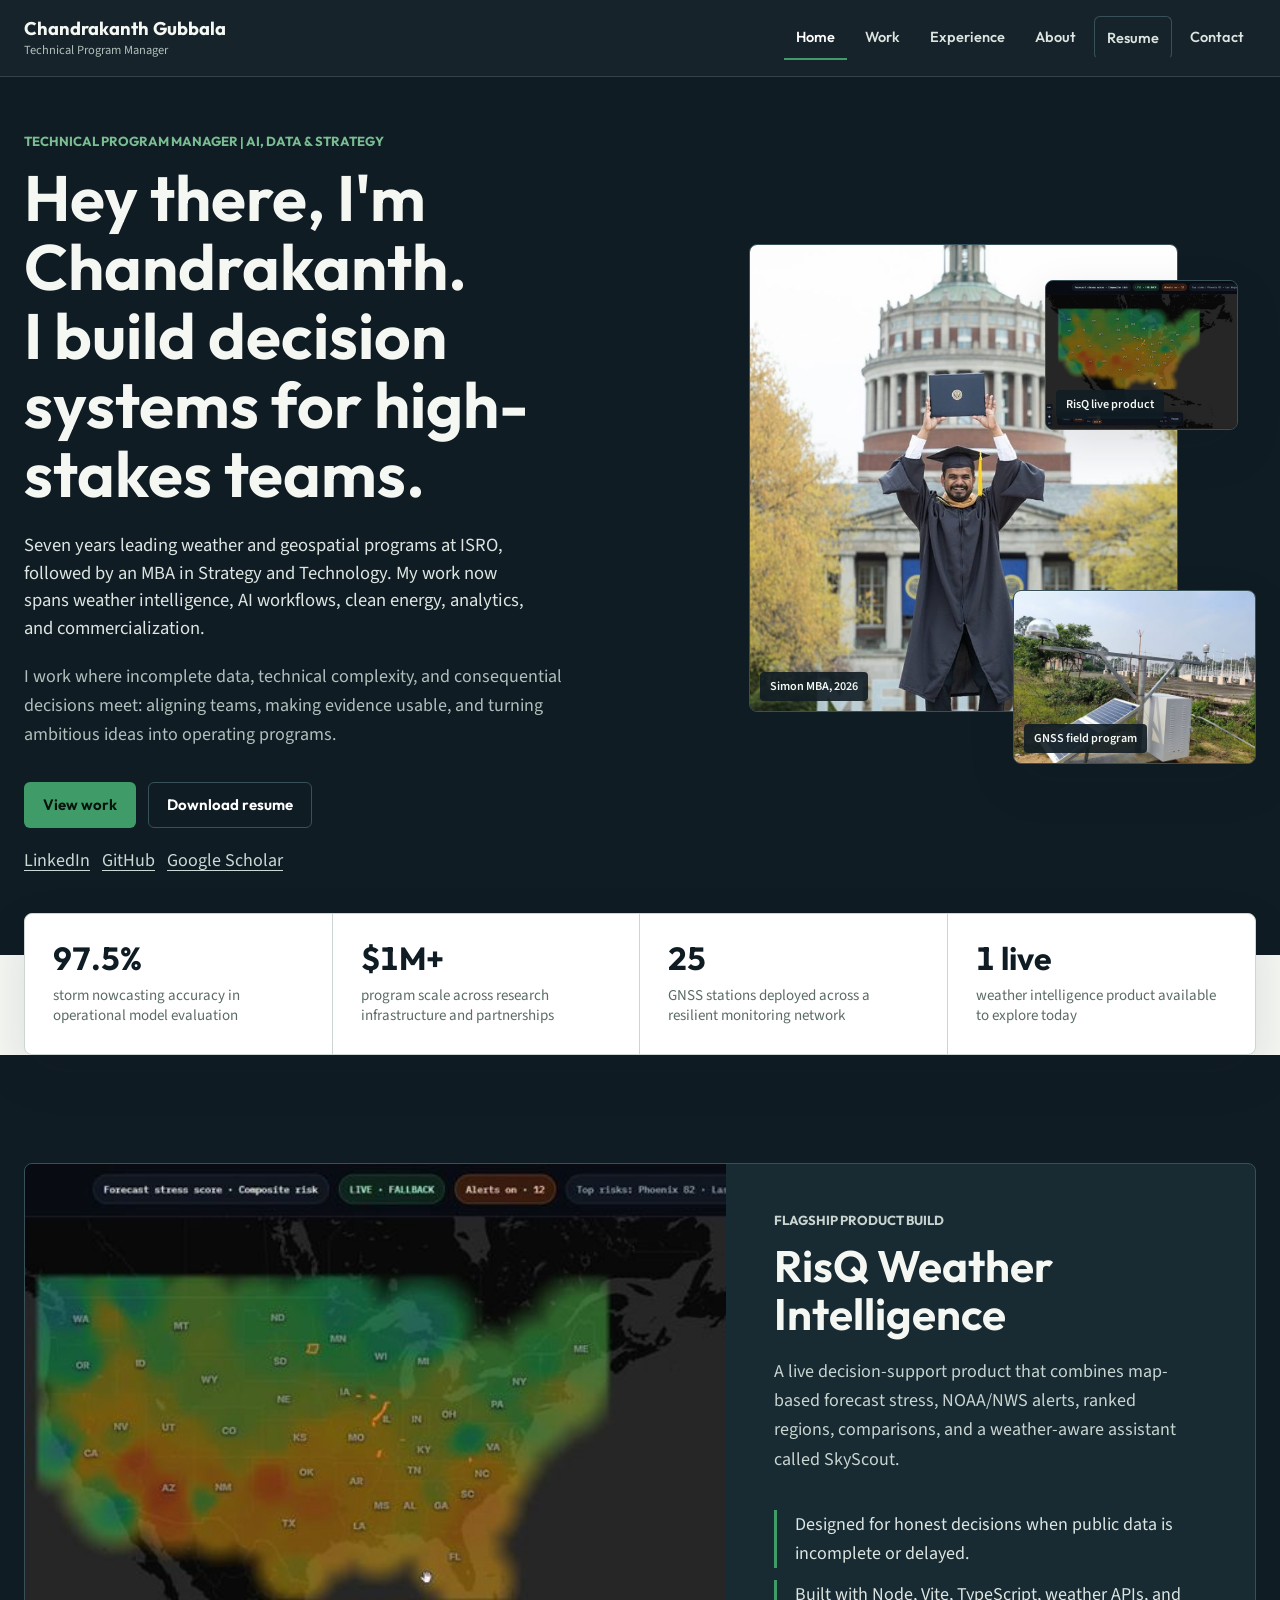
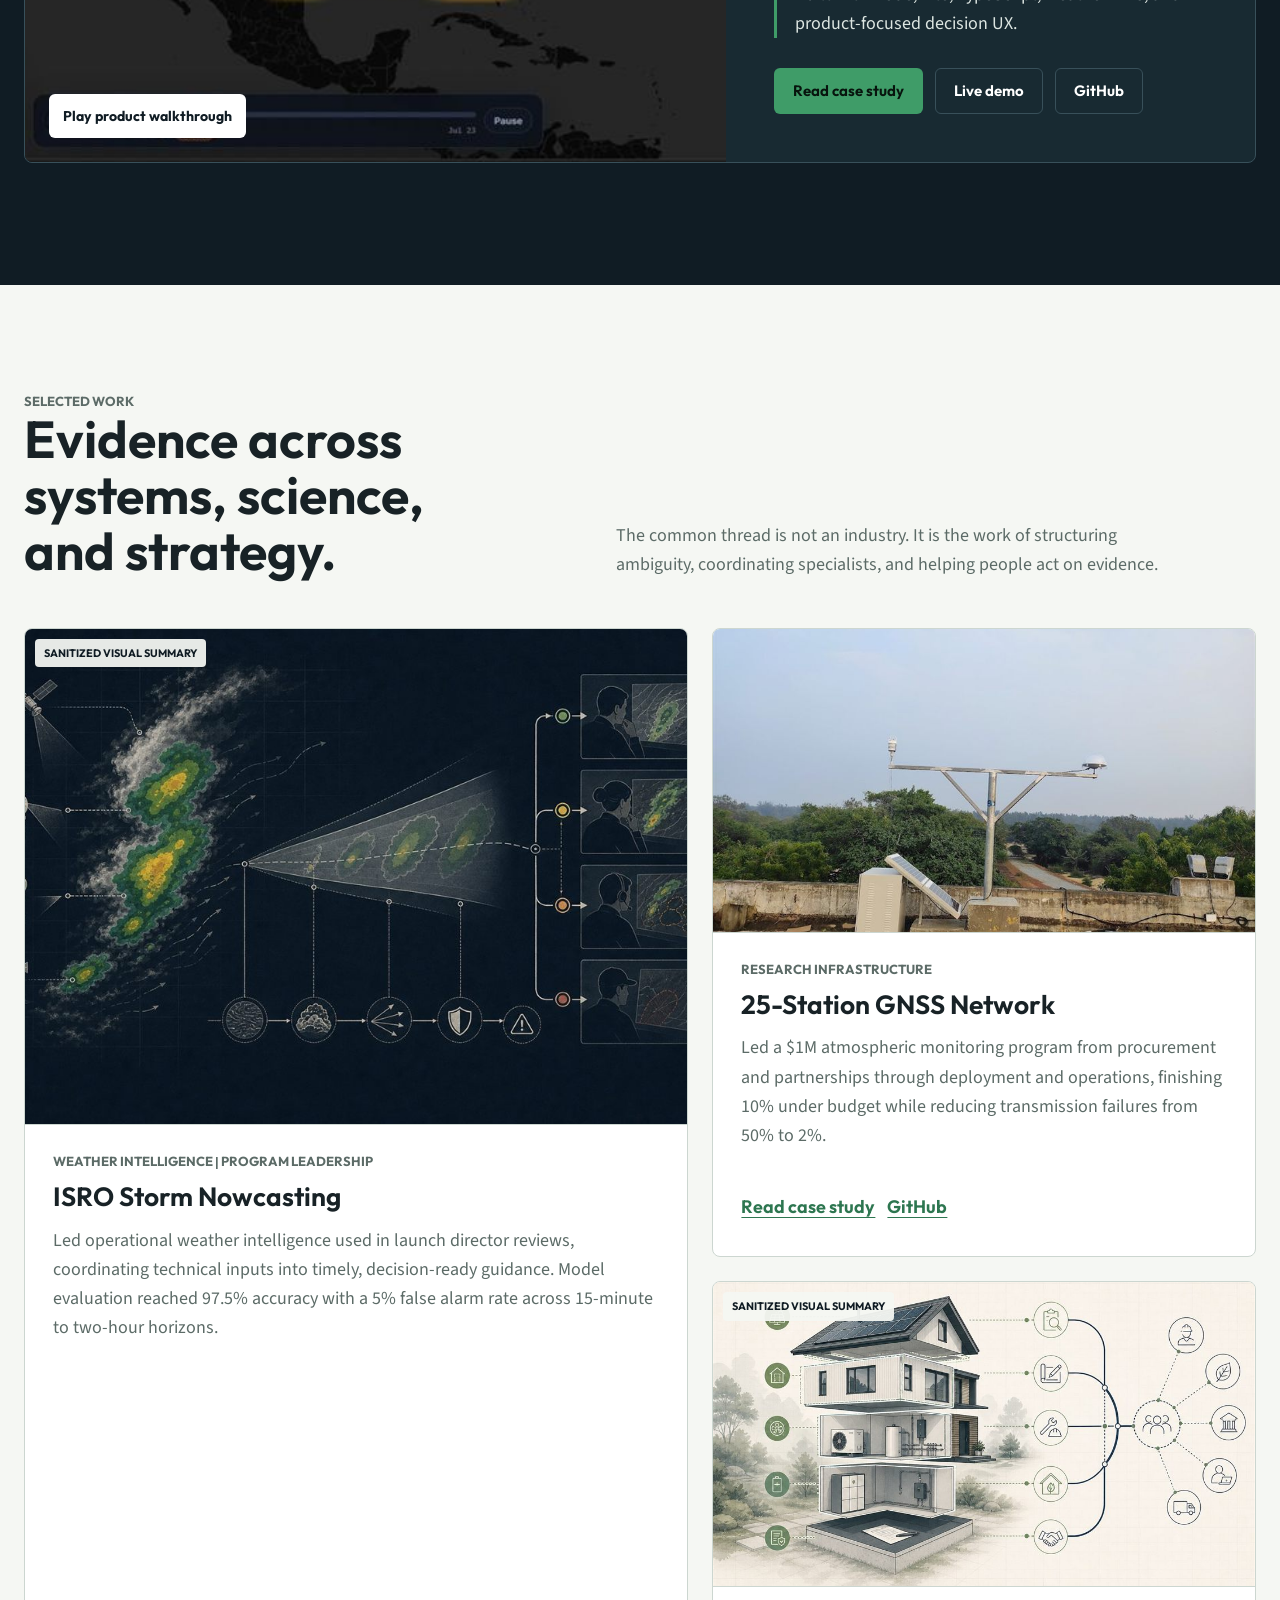
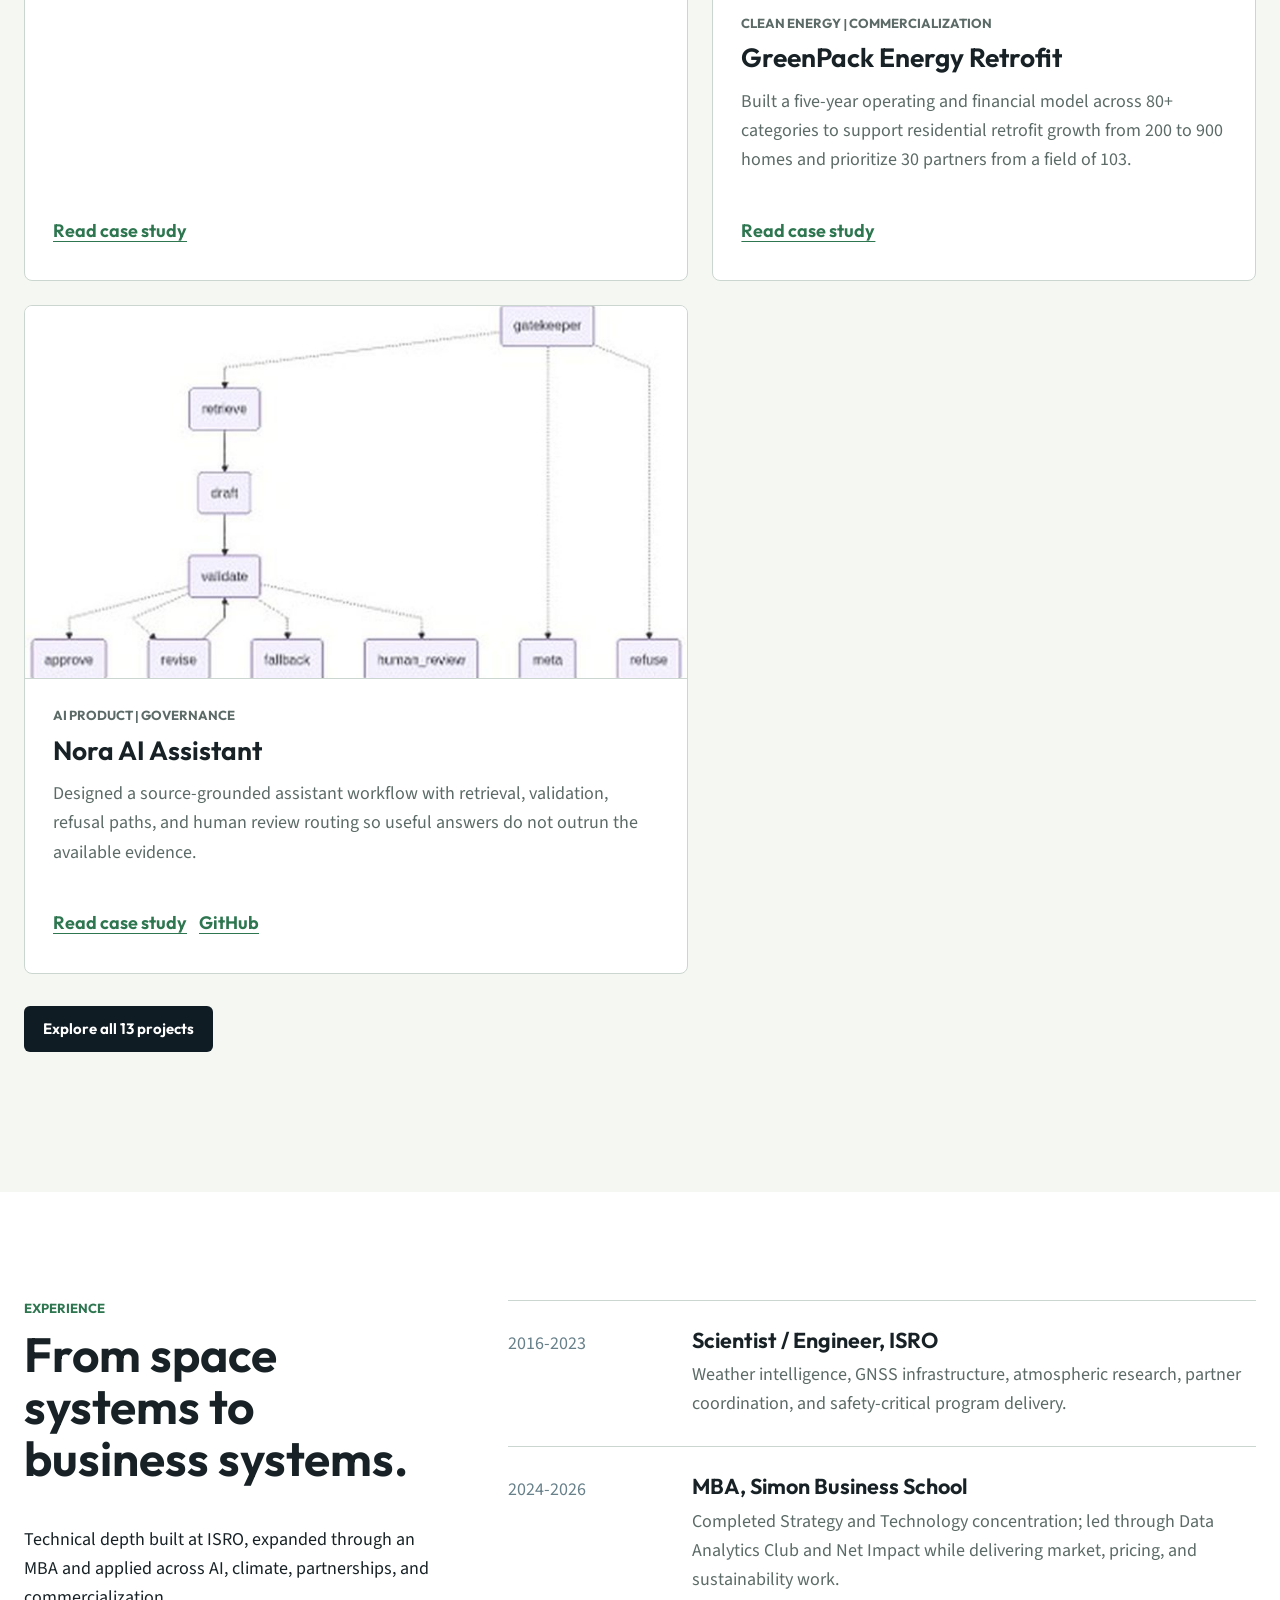
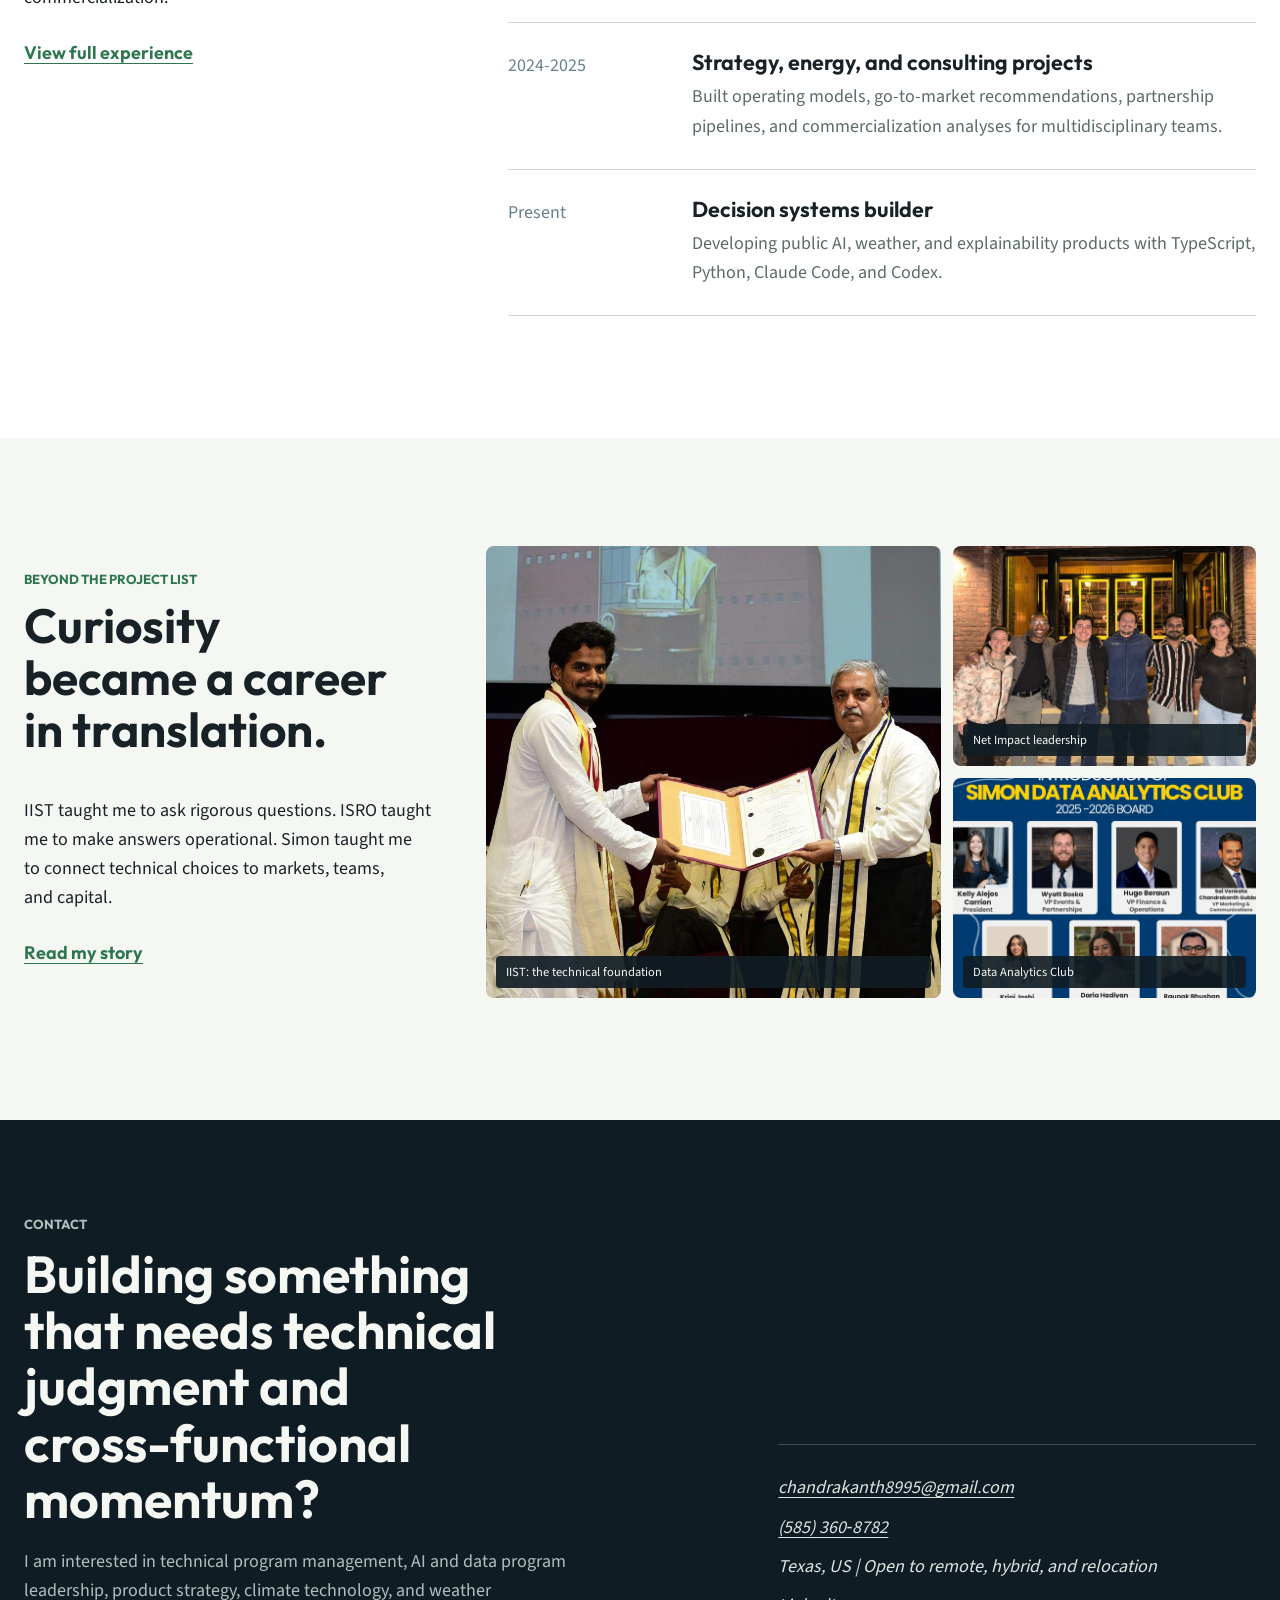
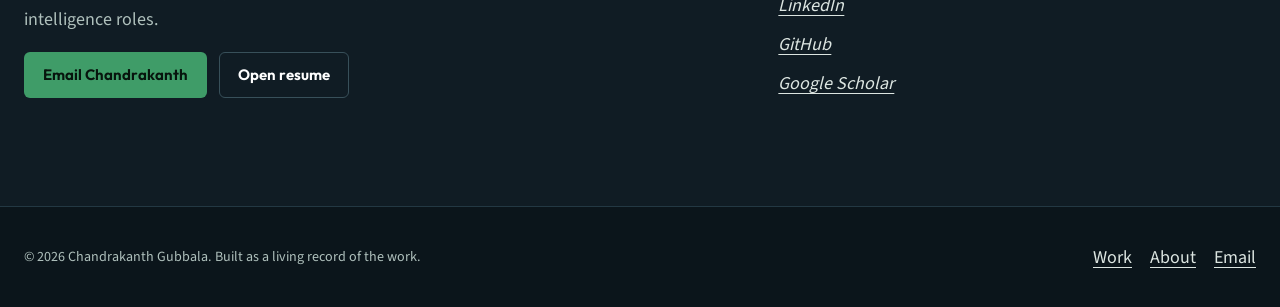
==== index.html @ fffc6473 "Build decision systems portfolio experience" ====
<!DOCTYPE html>
<html lang="en">
<head>
    <meta charset="utf-8">
    <meta name="viewport" content="width=device-width, initial-scale=1">
    <title>Chandrakanth Gubbala | Technical Program Manager</title>
    <meta name="description" content="The portfolio of Chandrakanth Gubbala, a technical program manager building decision systems across weather intelligence, AI, data, energy, and strategy.">
    <link rel="canonical" href="https://chandrakanth-gubbala.github.io/">
    <meta property="og:type" content="website">
    <meta property="og:title" content="Chandrakanth Gubbala | Decision Systems Portfolio">
    <meta property="og:description" content="Technical program leadership across weather intelligence, AI, data, clean energy, and strategy.">
    <meta property="og:url" content="https://chandrakanth-gubbala.github.io/">
    <meta property="og:image" content="https://chandrakanth-gubbala.github.io/assets/images/chandrakanth-og.jpg">
    <meta name="twitter:card" content="summary_large_image">
    <meta name="theme-color" content="#101c24">
    <link rel="icon" href="favicon.png" type="image/png">
    <link rel="preload" href="assets/fonts/Outfit-Variable.woff2" as="font" type="font/woff2" crossorigin>
    <link rel="stylesheet" href="styles.css?v=20260820">
    <script type="application/ld+json">
    {
      "@context": "https://schema.org",
      "@type": "Person",
      "name": "Chandrakanth Gubbala",
      "url": "https://chandrakanth-gubbala.github.io/",
      "image": "https://chandrakanth-gubbala.github.io/assets/images/portfolio/chandrakanth-graduation-portrait.jpg",
      "jobTitle": "Technical Program Manager",
      "email": "mailto:chandrakanth8995@gmail.com",
      "alumniOf": [
        {"@type": "CollegeOrUniversity", "name": "University of Rochester, Simon Business School"},
        {"@type": "CollegeOrUniversity", "name": "Indian Institute of Space Science and Technology"}
      ],
      "sameAs": [
        "https://www.linkedin.com/in/chandrakanthgubbala",
        "https://github.com/Chandrakanth-Gubbala",
        "https://scholar.google.com/citations?user=8GOHF-MAAAAJ&hl=en"
      ]
    }
    </script>
</head>
<body>
    <a class="skip-link" href="#main">Skip to main content</a>
    <header class="site-header">
        <nav class="site-nav container" aria-label="Primary">
            <a class="brand" href="index.html" aria-label="Chandrakanth Gubbala, home">
                <strong>Chandrakanth Gubbala</strong>
                <span>Technical Program Manager</span>
            </a>
            <button class="menu-toggle" type="button" aria-expanded="false" aria-controls="primary-navigation" aria-label="Open navigation"><span></span></button>
            <ul class="nav-links" id="primary-navigation">
                <li><a href="index.html" aria-current="page">Home</a></li>
                <li><a href="work.html">Work</a></li>
                <li><a href="experience.html">Experience</a></li>
                <li><a href="about.html">About</a></li>
                <li><a class="nav-resume" href="assets/documents/Chandrakanth-Gubbala-Resume.pdf" target="_blank" rel="noopener">Resume</a></li>
                <li><a href="#contact">Contact</a></li>
            </ul>
        </nav>
    </header>

    <main id="main">
        <section class="hero">
            <div class="hero-grid container">
                <div class="hero-copy">
                    <p class="eyebrow">Technical Program Manager | AI, Data &amp; Strategy</p>
                    <h1>Hey there, I'm Chandrakanth. I build decision systems for high-stakes teams.</h1>
                    <p class="hero-lead">Seven years leading weather and geospatial programs at ISRO, followed by an MBA in Strategy and Technology. My work now spans weather intelligence, AI workflows, clean energy, analytics, and commercialization.</p>
                    <p class="hero-note">I work where incomplete data, technical complexity, and consequential decisions meet: aligning teams, making evidence usable, and turning ambitious ideas into operating programs.</p>
                    <div class="button-row">
                        <a class="button button-primary" href="work.html">View work</a>
                        <a class="button button-secondary" href="assets/documents/Chandrakanth-Gubbala-Resume.pdf" target="_blank" rel="noopener">Download resume</a>
                    </div>
                    <div class="hero-links link-row" role="group" aria-label="Professional profiles">
                        <a href="https://www.linkedin.com/in/chandrakanthgubbala" target="_blank" rel="noopener">LinkedIn</a>
                        <a href="https://github.com/Chandrakanth-Gubbala" target="_blank" rel="noopener">GitHub</a>
                        <a href="https://scholar.google.com/citations?user=8GOHF-MAAAAJ&amp;hl=en" target="_blank" rel="noopener">Google Scholar</a>
                    </div>
                </div>
                <div class="hero-media" role="group" aria-label="Selected visual evidence">
                    <button class="media-button hero-portrait" type="button" data-open-media data-media-type="image" data-media-src="assets/images/portfolio/chandrakanth-graduation-portrait.jpg" data-media-title="Simon Business School graduation" data-media-caption="MBA in Strategy and Technology, completed May 2026." data-media-alt="Chandrakanth Gubbala in graduation regalia at Simon Business School">
                        <img src="assets/images/portfolio/chandrakanth-graduation-portrait-display.jpg" width="640" height="862" alt="Chandrakanth Gubbala in graduation regalia at Simon Business School" fetchpriority="high" decoding="async">
                        <span class="media-caption">Simon MBA, 2026</span>
                    </button>
                    <button class="media-button hero-evidence hero-evidence-secondary" type="button" data-open-media data-media-type="image" data-media-src="assets/images/portfolio/risq-weather-dashboard.jpg" data-media-title="RisQ Weather Intelligence" data-media-caption="A live U.S. weather risk dashboard built around forecast stress, NOAA/NWS alerts, regional comparison, and SkyScout." data-media-alt="RisQ Weather Intelligence dashboard showing a weather risk map and regional data">
                        <img src="assets/images/portfolio/risq-weather-dashboard-display.jpg" width="960" height="439" alt="RisQ Weather Intelligence dashboard showing a weather risk map and regional data" decoding="async">
                        <span class="media-caption">RisQ live product</span>
                    </button>
                    <button class="media-button hero-evidence" type="button" data-open-media data-media-type="image" data-media-src="assets/images/portfolio/gnss-field-array.jpg" data-media-title="GNSS monitoring network" data-media-caption="Field infrastructure from a 25-station atmospheric monitoring program led at ISRO." data-media-alt="GNSS atmospheric monitoring equipment installed in a field">
                        <img src="assets/images/portfolio/gnss-field-array-display.jpg" width="640" height="400" alt="GNSS atmospheric monitoring equipment installed in a field" decoding="async">
                        <span class="media-caption">GNSS field program</span>
                    </button>
                </div>
            </div>
        </section>

        <aside class="proof-strip container" aria-label="Selected outcomes">
            <div class="proof-grid">
                <div class="proof-item"><strong>97.5%</strong><span>storm nowcasting accuracy in operational model evaluation</span></div>
                <div class="proof-item"><strong>$1M+</strong><span>program scale across research infrastructure and partnerships</span></div>
                <div class="proof-item"><strong>25</strong><span>GNSS stations deployed across a resilient monitoring network</span></div>
                <div class="proof-item"><strong>1 live</strong><span>weather intelligence product available to explore today</span></div>
            </div>
        </aside>

        <section class="section section-night">
            <div class="container">
                <div class="flagship reveal">
                    <button class="media-button flagship-media" type="button" data-open-media data-media-type="video" data-media-src="assets/videos/risq-demo.mp4" data-media-poster="assets/images/portfolio/risq-weather-dashboard.jpg" data-media-title="RisQ product walkthrough" data-media-caption="Click-to-play walkthrough of the live weather intelligence product.">
                        <img src="assets/images/portfolio/risq-weather-dashboard-display.jpg" width="960" height="439" alt="RisQ dashboard with U.S. weather risk map, alert context, and regional comparison" loading="lazy" decoding="async">
                        <span class="play-mark">Play product walkthrough</span>
                    </button>
                    <div class="flagship-copy">
                        <p class="eyebrow">Flagship product build</p>
                        <h2>RisQ Weather Intelligence</h2>
                        <p>A live decision-support product that combines map-based forecast stress, NOAA/NWS alerts, ranked regions, comparisons, and a weather-aware assistant called SkyScout.</p>
                        <ul class="evidence-list">
                            <li>Designed for honest decisions when public data is incomplete or delayed.</li>
                            <li>Built with Node, Vite, TypeScript, weather APIs, and product-focused decision UX.</li>
                        </ul>
                        <div class="button-row">
                            <a class="button button-primary" href="case-studies/risq-weather-intelligence.html">Read case study</a>
                            <a class="button button-secondary" href="https://risq-weather-intelligence.onrender.com/" target="_blank" rel="noopener">Live demo</a>
                            <a class="button button-secondary" href="https://github.com/Chandrakanth-Gubbala/risq-weather-intelligence" target="_blank" rel="noopener">GitHub</a>
                        </div>
                    </div>
                </div>
            </div>
        </section>

        <section class="section" aria-labelledby="selected-work-title">
            <div class="container">
                <div class="section-heading reveal">
                    <div><p class="eyebrow">Selected work</p><h2 id="selected-work-title">Evidence across systems, science, and strategy.</h2></div>
                    <p>The common thread is not an industry. It is the work of structuring ambiguity, coordinating specialists, and helping people act on evidence.</p>
                </div>
                <div class="selected-work">
                    <article class="project-card project-card-wide reveal">
                        <a class="project-card-media" href="case-studies/isro-storm-nowcasting.html"><img src="assets/images/portfolio/sanitized-isro-nowcasting-display.jpg" width="960" height="640" alt="Editorial illustration of satellite, radar, and forecast signals converging into a mission decision flow" loading="lazy" decoding="async"><span class="visual-label">Sanitized visual summary</span></a>
                        <div class="project-card-copy"><p class="project-domain">Weather intelligence | Program leadership</p><h3>ISRO Storm Nowcasting</h3><p>Led operational weather intelligence used in launch director reviews, coordinating technical inputs into timely, decision-ready guidance. Model evaluation reached 97.5% accuracy with a 5% false alarm rate across 15-minute to two-hour horizons.</p><div class="project-actions"><a href="case-studies/isro-storm-nowcasting.html">Read case study</a></div></div>
                    </article>
                    <article class="project-card reveal">
                        <a class="project-card-media" href="case-studies/gnss-monitoring-network.html"><img src="assets/images/portfolio/gnss-rooftop-array-display.jpg" width="800" height="600" alt="GNSS monitoring equipment installed on a rooftop" loading="lazy" decoding="async"></a>
                        <div class="project-card-copy"><p class="project-domain">Research infrastructure</p><h3>25-Station GNSS Network</h3><p>Led a $1M atmospheric monitoring program from procurement and partnerships through deployment and operations, finishing 10% under budget while reducing transmission failures from 50% to 2%.</p><div class="project-actions"><a href="case-studies/gnss-monitoring-network.html">Read case study</a><a href="https://github.com/Chandrakanth-Gubbala/gnss-tropospheric-tomography" target="_blank" rel="noopener">GitHub</a></div></div>
                    </article>
                    <article class="project-card reveal">
                        <a class="project-card-media" href="case-studies/greenpack-energy-retrofit.html"><img src="assets/images/portfolio/sanitized-greenpack-display.jpg" width="960" height="640" alt="Editorial illustration of residential energy retrofit economics, homes, and operating decisions" loading="lazy" decoding="async"><span class="visual-label">Sanitized visual summary</span></a>
                        <div class="project-card-copy"><p class="project-domain">Clean energy | Commercialization</p><h3>GreenPack Energy Retrofit</h3><p>Built a five-year operating and financial model across 80+ categories to support residential retrofit growth from 200 to 900 homes and prioritize 30 partners from a field of 103.</p><div class="project-actions"><a href="case-studies/greenpack-energy-retrofit.html">Read case study</a></div></div>
                    </article>
                    <article class="project-card reveal">
                        <a class="project-card-media" href="case-studies/nora-ai-assistant.html"><img src="assets/images/portfolio/nora-ai-workflow-display.jpg" width="800" height="600" alt="Nora AI assistant workflow diagram showing retrieval and source-grounding steps" loading="lazy" decoding="async"></a>
                        <div class="project-card-copy"><p class="project-domain">AI product | Governance</p><h3>Nora AI Assistant</h3><p>Designed a source-grounded assistant workflow with retrieval, validation, refusal paths, and human review routing so useful answers do not outrun the available evidence.</p><div class="project-actions"><a href="case-studies/nora-ai-assistant.html">Read case study</a><a href="https://github.com/Chandrakanth-Gubbala/nora-ai-assistant" target="_blank" rel="noopener">GitHub</a></div></div>
                    </article>
                </div>
                <p class="link-row all-work-link"><a class="button button-dark" href="work.html">Explore all 13 projects</a></p>
            </div>
        </section>

        <section class="section section-white" aria-labelledby="experience-title">
            <div class="container timeline-preview">
                <div class="timeline-preview-copy reveal"><p class="eyebrow">Experience</p><h2 id="experience-title">From space systems to business systems.</h2><p>Technical depth built at ISRO, expanded through an MBA and applied across AI, climate, partnerships, and commercialization.</p><a class="text-link" href="experience.html">View full experience</a></div>
                <div class="timeline-preview-list">
                    <article class="timeline-preview-item reveal"><time>2016-2023</time><div><h3>Scientist / Engineer, ISRO</h3><p>Weather intelligence, GNSS infrastructure, atmospheric research, partner coordination, and safety-critical program delivery.</p></div></article>
                    <article class="timeline-preview-item reveal"><time>2024-2026</time><div><h3>MBA, Simon Business School</h3><p>Completed Strategy and Technology concentration; led through Data Analytics Club and Net Impact while delivering market, pricing, and sustainability work.</p></div></article>
                    <article class="timeline-preview-item reveal"><time>2024-2025</time><div><h3>Strategy, energy, and consulting projects</h3><p>Built operating models, go-to-market recommendations, partnership pipelines, and commercialization analyses for multidisciplinary teams.</p></div></article>
                    <article class="timeline-preview-item reveal"><time>Present</time><div><h3>Decision systems builder</h3><p>Developing public AI, weather, and explainability products with TypeScript, Python, Claude Code, and Codex.</p></div></article>
                </div>
            </div>
        </section>

        <section class="section" aria-labelledby="story-title">
            <div class="container story-preview">
                <div class="story-preview-copy reveal"><p class="eyebrow">Beyond the project list</p><h2 id="story-title">Curiosity became a career in translation.</h2><p>IIST taught me to ask rigorous questions. ISRO taught me to make answers operational. Simon taught me to connect technical choices to markets, teams, and capital.</p><a class="text-link" href="about.html">Read my story</a></div>
                <div class="story-collage reveal">
                    <figure><img src="assets/images/portfolio/iist-graduation.jpg" width="1200" height="800" alt="Chandrakanth at his IIST graduation" loading="lazy" decoding="async"><figcaption>IIST: the technical foundation</figcaption></figure>
                    <figure><img src="assets/images/portfolio/net-impact-team.jpg" width="1400" height="900" alt="Net Impact student leadership team at Simon Business School" loading="lazy" decoding="async"><figcaption>Net Impact leadership</figcaption></figure>
                    <figure><img src="assets/images/portfolio/simon-data-analytics-board.jpg" width="1400" height="900" alt="Simon Data Analytics Club student board" loading="lazy" decoding="async"><figcaption>Data Analytics Club</figcaption></figure>
                </div>
            </div>
        </section>

        <section class="contact-band" id="contact">
            <div class="container contact-grid">
                <div><p class="eyebrow">Contact</p><h2>Building something that needs technical judgment and cross-functional momentum?</h2><p>I am interested in technical program management, AI and data program leadership, product strategy, climate technology, and weather intelligence roles.</p><div class="contact-links"><a class="button button-primary" href="mailto:chandrakanth8995@gmail.com">Email Chandrakanth</a><a class="button button-secondary" href="assets/documents/Chandrakanth-Gubbala-Resume.pdf" target="_blank" rel="noopener">Open resume</a></div></div>
                <address class="contact-details"><a href="mailto:chandrakanth8995@gmail.com">chandrakanth8995@gmail.com</a><a href="tel:+15853608782">(585)&nbsp;360&#8209;8782</a><span>Texas, US | Open to remote, hybrid, and relocation</span><a href="https://www.linkedin.com/in/chandrakanthgubbala" target="_blank" rel="noopener">LinkedIn</a><a href="https://github.com/Chandrakanth-Gubbala" target="_blank" rel="noopener">GitHub</a><a href="https://scholar.google.com/citations?user=8GOHF-MAAAAJ&amp;hl=en" target="_blank" rel="noopener">Google Scholar</a></address>
            </div>
        </section>
    </main>

    <footer class="site-footer"><div class="container footer-grid"><p>&copy; 2026 Chandrakanth Gubbala. Built as a living record of the work.</p><div class="footer-links"><a href="work.html">Work</a><a href="about.html">About</a><a href="mailto:chandrakanth8995@gmail.com">Email</a></div></div></footer>

    <div class="media-lightbox" id="media-lightbox" hidden><button class="lightbox-backdrop" type="button" data-close-media aria-label="Close media viewer"></button><section class="lightbox-panel" role="dialog" aria-modal="true" aria-labelledby="media-lightbox-title"><button class="lightbox-close" type="button" data-close-media aria-label="Close media viewer">&times;</button><div class="lightbox-stage" data-media-stage></div><div class="lightbox-copy"><h2 id="media-lightbox-title" data-media-title>Project evidence</h2><p data-media-caption></p></div></section></div>
    <script src="script.js?v=20260820" defer></script>
</body>
</html>
---- styles.css ----
@font-face {
    font-family: "Outfit";
    src: url("assets/fonts/Outfit-Variable.woff2") format("woff2");
    font-style: normal;
    font-weight: 400 800;
    font-display: swap;
}

@font-face {
    font-family: "Source Sans 3";
    src: url("assets/fonts/SourceSans3-Variable.woff2") format("woff2");
    font-style: normal;
    font-weight: 400 700;
    font-display: swap;
}

:root {
    --night: #101c24;
    --night-soft: #182a32;
    --paper: #f5f7f3;
    --surface: #ffffff;
    --ink: #182226;
    --muted: #5c6b67;
    --accent: #3f9c68;
    --accent-dark: #2d7650;
    --steel: #67808a;
    --line: #ccd6d0;
    --line-dark: #38505a;
    --soft-green: #e4eee7;
    --shadow: 0 18px 48px rgba(16, 28, 36, 0.12);
    --radius: 8px;
    --container: 1280px;
    --nav-height: 76px;
    --z-nav: 20;
    --z-overlay: 40;
}

*, *::before, *::after { box-sizing: border-box; }
html { scroll-behavior: smooth; scroll-padding-top: calc(var(--nav-height) + 24px); }
body {
    margin: 0;
    background: var(--paper);
    color: var(--ink);
    font-family: "Source Sans 3", sans-serif;
    font-size: 18px;
    line-height: 1.62;
    letter-spacing: 0;
    text-rendering: optimizeLegibility;
}
body.no-scroll { overflow: hidden; }
img, video { display: block; max-width: 100%; }
a { color: inherit; text-decoration-thickness: 1px; text-underline-offset: 0.2em; }
button, input, select, textarea { font: inherit; }
button, a { -webkit-tap-highlight-color: transparent; }
:focus-visible { outline: 3px solid #f3b94f; outline-offset: 3px; }
h1, h2, h3, h4, p, figure, blockquote { margin-top: 0; }
h1, h2, h3, h4 {
    color: inherit;
    font-family: "Outfit", sans-serif;
    font-weight: 650;
    letter-spacing: 0;
    line-height: 1.08;
    text-wrap: balance;
}
p, li { text-wrap: pretty; }

.skip-link {
    position: fixed; left: 16px; top: 12px; z-index: calc(var(--z-overlay) + 1);
    padding: 10px 14px; background: var(--surface); color: var(--night);
    border-radius: 4px; transform: translateY(-160%); transition: transform 180ms ease;
}
.skip-link:focus { transform: translateY(0); }
.visually-hidden {
    position: absolute; width: 1px; height: 1px; padding: 0; margin: -1px;
    overflow: hidden; clip: rect(0, 0, 0, 0); white-space: nowrap; border: 0;
}
.container { width: min(calc(100% - 48px), var(--container)); margin-inline: auto; }
.narrow { width: min(calc(100% - 48px), 820px); margin-inline: auto; }
.eyebrow, .meta-label, .project-domain, .visual-label {
    margin: 0 0 12px; color: var(--accent-dark); font-family: "Outfit", sans-serif;
    font-size: 0.82rem; font-weight: 700; line-height: 1.35; letter-spacing: 0; text-transform: uppercase;
}
.section-heading {
    display: grid; grid-template-columns: minmax(0, 0.85fr) minmax(18rem, 1fr);
    gap: 48px; align-items: end; margin-bottom: 48px;
}
.section-heading h2, .page-heading h1 { margin-bottom: 0; font-size: 52px; }
.section-heading p, .page-heading > p { max-width: 62ch; margin-bottom: 0; color: var(--muted); }

.site-header {
    position: sticky; top: 0; z-index: var(--z-nav); min-height: var(--nav-height);
    background: rgba(16, 28, 36, 0.97); border-bottom: 1px solid rgba(204, 214, 208, 0.16);
}
.site-nav { min-height: var(--nav-height); display: flex; align-items: center; justify-content: space-between; gap: 28px; }
.brand { display: inline-flex; flex-direction: column; min-width: 0; color: var(--paper); text-decoration: none; }
.brand strong { font-family: "Outfit", sans-serif; font-size: 1.15rem; line-height: 1.15; }
.brand span { margin-top: 3px; color: #afc0bc; font-size: 0.78rem; line-height: 1.3; }
.nav-links { display: flex; align-items: center; gap: 6px; margin: 0; padding: 0; list-style: none; }
.nav-links a {
    display: inline-flex; min-height: 44px; align-items: center; padding: 8px 12px;
    color: #dce5e1; font-family: "Outfit", sans-serif; font-size: 0.91rem;
    font-weight: 550; text-decoration: none; border-bottom: 2px solid transparent;
    transition: color 180ms ease, border-color 180ms ease;
}
.nav-links a:hover, .nav-links a[aria-current="page"] { color: var(--surface); border-bottom-color: var(--accent); }
.nav-resume { border: 1px solid var(--line-dark); border-radius: 6px; }
.menu-toggle {
    display: none; width: 48px; height: 48px; align-items: center; justify-content: center;
    padding: 0; background: transparent; border: 1px solid var(--line-dark);
    border-radius: 6px; color: var(--surface); cursor: pointer;
}
.menu-toggle span, .menu-toggle span::before, .menu-toggle span::after {
    display: block; width: 20px; height: 2px; background: currentColor; content: "";
    transition: transform 180ms ease, opacity 180ms ease;
}
.menu-toggle span { position: relative; }
.menu-toggle span::before { position: absolute; top: -7px; }
.menu-toggle span::after { position: absolute; top: 7px; }
.menu-toggle[aria-expanded="true"] span { background: transparent; }
.menu-toggle[aria-expanded="true"] span::before { transform: translateY(7px) rotate(45deg); }
.menu-toggle[aria-expanded="true"] span::after { transform: translateY(-7px) rotate(-45deg); }

.button-row, .link-row, .project-actions, .contact-links { display: flex; flex-wrap: wrap; gap: 12px; align-items: center; }
.button, .filter-button {
    display: inline-flex; min-height: 46px; align-items: center; justify-content: center;
    padding: 10px 18px; border: 1px solid transparent; border-radius: 6px;
    font-family: "Outfit", sans-serif; font-size: 0.94rem; font-weight: 650;
    line-height: 1.2; letter-spacing: 0; text-decoration: none; cursor: pointer;
    transition: background-color 180ms ease, border-color 180ms ease, color 180ms ease, transform 180ms ease;
}
.button:hover, .filter-button:hover { transform: translateY(-2px); }
.button:active, .filter-button:active { transform: translateY(1px); }
.button-primary { background: var(--accent); color: #07140d; }
.button-primary:hover { background: #55ae76; }
.button-secondary { background: transparent; border-color: var(--line-dark); color: var(--surface); }
.button-secondary:hover { border-color: var(--accent); color: var(--accent); }
.button-dark { background: var(--night); color: var(--surface); }
.button-dark:hover { background: var(--night-soft); }
.text-link {
    display: inline-flex; min-height: 44px; align-items: center; color: var(--accent-dark);
    font-family: "Outfit", sans-serif; font-weight: 650; text-decoration: underline;
}

.hero {
    min-height: calc(100dvh - var(--nav-height) - 42px); display: flex; align-items: center;
    padding: 56px 0 80px; overflow: hidden; background: var(--night); color: var(--paper);
}
.hero-grid { display: grid; grid-template-columns: minmax(0, 1.05fr) minmax(420px, 0.8fr); gap: 60px; align-items: center; }
.hero-copy { max-width: 760px; }
.hero h1 { max-width: 14ch; margin-bottom: 24px; font-size: 64px; }
.hero .eyebrow, .page-heading .eyebrow, .case-hero .eyebrow { color: #79bd91; }
.hero-lead { max-width: 61ch; margin-bottom: 20px; color: #dce5e1; font-size: 1.16rem; line-height: 1.48; }
.hero-note { max-width: 62ch; margin-bottom: 32px; color: #afc0bc; }
.hero-links { margin-top: 18px; }
.hero-links a { color: #cbd8d4; }
.hero-media { position: relative; min-height: 520px; }
.media-button {
    position: relative; margin: 0; padding: 0; overflow: hidden; background: var(--night-soft);
    border: 1px solid var(--line-dark); border-radius: var(--radius); color: inherit;
    text-align: left; cursor: zoom-in;
}
.media-button img { width: 100%; height: 100%; object-fit: cover; transition: transform 260ms ease; }
.media-button:hover img { transform: scale(1.025); }
.hero-portrait { position: absolute; inset: 0 78px 52px 0; }
.hero-portrait img { object-position: center 22%; }
.hero-evidence { position: absolute; width: 48%; height: 174px; right: 0; bottom: 0; box-shadow: var(--shadow); }
.hero-evidence-secondary { right: 18px; top: 36px; bottom: auto; width: 38%; height: 150px; }
.media-caption {
    position: absolute; left: 10px; bottom: 10px; max-width: calc(100% - 20px);
    padding: 7px 10px; background: rgba(16, 28, 36, 0.9); color: var(--paper);
    border-radius: 4px; font-size: 0.76rem; font-weight: 600; line-height: 1.25;
}

.proof-strip { position: relative; margin-top: -42px; z-index: 2; }
.proof-grid { display: grid; grid-template-columns: repeat(4, 1fr); background: var(--surface); border: 1px solid var(--line); border-radius: var(--radius); box-shadow: var(--shadow); }
.proof-item { min-height: 132px; padding: 28px; border-right: 1px solid var(--line); }
.proof-item:last-child { border-right: 0; }
.proof-item strong { display: block; color: var(--night); font-family: "Outfit", sans-serif; font-size: 2rem; font-variant-numeric: tabular-nums; line-height: 1; }
.proof-item span { display: block; margin-top: 12px; color: var(--muted); font-size: 0.94rem; line-height: 1.35; }
.section { padding: 108px 0 122px; }
.section-compact { padding: 78px 0 92px; }
.section-white { background: var(--surface); }
.section-night { background: var(--night); color: var(--paper); }
.section-night .section-heading p, .section-night .page-heading > p { color: #afc0bc; }

.flagship {
    display: grid; grid-template-columns: minmax(0, 1.14fr) minmax(360px, 0.86fr);
    min-height: 560px; border: 1px solid var(--line-dark); border-radius: var(--radius);
    overflow: hidden; background: var(--night-soft); color: var(--paper);
}
.flagship-media { position: relative; min-height: 520px; border: 0; border-radius: 0; }
.flagship-copy { display: flex; flex-direction: column; justify-content: center; padding: 48px; }
.flagship-copy h2 { margin-bottom: 20px; font-size: 44px; }
.flagship-copy p { color: #c8d4d0; }
.play-mark {
    position: absolute; left: 24px; bottom: 24px; z-index: 1; display: inline-flex;
    min-height: 44px; align-items: center; padding: 9px 14px; background: var(--surface);
    color: var(--night); border-radius: 6px; font-family: "Outfit", sans-serif;
    font-size: 0.88rem; font-weight: 700;
}
.evidence-list, .tag-list, .case-facts, .compact-list { margin: 0; padding: 0; list-style: none; }
.evidence-list { display: grid; gap: 12px; margin: 18px 0 30px; }
.evidence-list li { padding-left: 18px; color: #dce5e1; border-left: 3px solid var(--accent); }

.selected-work { display: grid; grid-template-columns: 1.1fr 0.9fr; gap: 24px; }
.project-card {
    position: relative; display: flex; flex-direction: column; min-height: 100%; overflow: hidden;
    background: var(--surface); border: 1px solid var(--line); border-radius: var(--radius);
    transition: transform 220ms ease, border-color 220ms ease, box-shadow 220ms ease;
}
.project-card:hover { transform: translateY(-4px); border-color: #a5b8af; box-shadow: 0 14px 34px rgba(16, 28, 36, 0.1); }
.project-card-wide { grid-row: span 2; }
.project-card-media { position: relative; display: block; aspect-ratio: 16 / 9; overflow: hidden; background: var(--night-soft); border-bottom: 1px solid var(--line); }
.project-card-wide .project-card-media { aspect-ratio: 4 / 3; }
.project-card-media img { width: 100%; height: 100%; object-fit: cover; transition: transform 260ms ease; }
.project-card:hover .project-card-media img { transform: scale(1.025); }
.project-card-copy { display: flex; flex: 1; flex-direction: column; padding: 28px; }
.project-card h2, .project-card h3 { margin-bottom: 14px; font-size: 1.65rem; }
.project-card-link { color: inherit; text-decoration: none; }
.project-card-link:hover { color: var(--accent-dark); text-decoration: underline; }
.all-work-link { margin-top: 32px; }
.project-card p { color: var(--muted); }
.project-card .project-actions { margin-top: auto; padding-top: 16px; }
.project-actions a { min-height: 44px; display: inline-flex; align-items: center; color: var(--accent-dark); font-family: "Outfit", sans-serif; font-weight: 650; }
.tag-list { display: flex; flex-wrap: wrap; gap: 8px; margin: 12px 0 22px; }
.tag-list li { padding: 5px 9px; background: var(--soft-green); color: #295a40; border-radius: 4px; font-size: 0.78rem; font-weight: 650; line-height: 1.2; }

.timeline-preview { display: grid; grid-template-columns: 0.72fr 1.28fr; gap: 64px; align-items: start; }
.timeline-preview-copy { position: sticky; top: calc(var(--nav-height) + 32px); }
.timeline-preview-copy h2, .story-preview-copy h2 { font-size: 48px; }
.timeline-preview-list { border-top: 1px solid var(--line); }
.timeline-preview-item { display: grid; grid-template-columns: 160px 1fr; gap: 24px; padding: 28px 0; border-bottom: 1px solid var(--line); }
.timeline-preview-item time { color: var(--steel); font-variant-numeric: tabular-nums; }
.timeline-preview-item h3 { margin-bottom: 8px; font-size: 1.35rem; }
.timeline-preview-item p { margin-bottom: 0; color: var(--muted); }

.story-preview { display: grid; grid-template-columns: minmax(300px, 0.7fr) minmax(0, 1.3fr); gap: 48px; align-items: center; }
.story-collage { display: grid; grid-template-columns: 1.2fr 0.8fr; grid-template-rows: 220px 220px; gap: 12px; }
.story-collage figure, .gallery figure, .evidence-figure { position: relative; margin: 0; overflow: hidden; border-radius: var(--radius); background: var(--night-soft); }
.story-collage figure:first-child { grid-row: span 2; }
.story-collage img, .gallery img, .evidence-figure img { width: 100%; height: 100%; object-fit: cover; }
.story-collage figcaption, .gallery figcaption, .evidence-figure figcaption {
    position: absolute; left: 10px; right: 10px; bottom: 10px; padding: 8px 10px;
    background: rgba(16, 28, 36, 0.9); color: var(--paper); border-radius: 4px;
    font-size: 0.78rem; line-height: 1.3;
}

.contact-band { padding: 96px 0 108px; background: var(--night); color: var(--paper); }
.contact-grid { display: grid; grid-template-columns: minmax(0, 1fr) minmax(360px, 0.7fr); gap: 72px; align-items: end; }
.contact-grid h2 { max-width: 14ch; margin-bottom: 20px; font-size: 52px; }
.contact-grid p { max-width: 62ch; color: #afc0bc; }
.contact-details { display: grid; gap: 10px; padding: 28px 0 0; border-top: 1px solid var(--line-dark); }
.contact-details a, .contact-details span { color: #dce5e1; }
.site-footer { padding: 28px 0; background: #0b151b; color: #afc0bc; border-top: 1px solid #233843; }
.footer-grid { display: flex; justify-content: space-between; gap: 24px; align-items: center; }
.footer-grid p { margin: 0; font-size: 0.88rem; }
.footer-links { display: flex; flex-wrap: wrap; gap: 18px; }
.footer-links a { min-height: 44px; display: inline-flex; align-items: center; color: #dce5e1; }

.page-hero { padding: 92px 0 104px; background: var(--night); color: var(--paper); }
.page-hero .page-heading > p { color: #afc0bc; }
.page-heading { display: grid; grid-template-columns: minmax(0, 0.9fr) minmax(22rem, 0.8fr); gap: 64px; align-items: end; }
.page-heading h1 { font-size: 64px; }
.filter-bar { position: sticky; top: var(--nav-height); z-index: 8; padding: 16px 0; background: rgba(245, 247, 243, 0.96); border-bottom: 1px solid var(--line); }
.filter-controls { display: flex; gap: 8px; overflow-x: auto; padding-bottom: 2px; }
.filter-button { flex: 0 0 auto; background: var(--surface); border-color: var(--line); color: var(--ink); }
.filter-button[aria-pressed="true"] { background: var(--night); border-color: var(--night); color: var(--surface); }
.work-grid { display: grid; grid-template-columns: repeat(2, minmax(0, 1fr)); gap: 24px; }
.work-grid .project-card[hidden] { display: none; }
.visual-label { position: absolute; top: 10px; left: 10px; z-index: 1; margin: 0; padding: 7px 9px; background: rgba(245, 247, 243, 0.94); color: var(--night); border-radius: 4px; font-size: 0.68rem; }

.experience-layout { display: grid; grid-template-columns: 260px minmax(0, 1fr); gap: 72px; align-items: start; }
.experience-aside, .case-toc { position: sticky; top: calc(var(--nav-height) + 32px); }
.experience-aside h2 { font-size: 2rem; }
.experience-list { border-top: 1px solid var(--line); }
.experience-entry { display: grid; grid-template-columns: 180px minmax(0, 1fr); gap: 36px; padding: 42px 0 48px; border-bottom: 1px solid var(--line); }
.experience-entry time { color: var(--steel); font-variant-numeric: tabular-nums; }
.experience-entry h2 { margin-bottom: 8px; font-size: 2rem; }
.experience-entry h3 { margin-bottom: 18px; color: var(--accent-dark); font-family: "Source Sans 3", sans-serif; font-size: 1.04rem; font-weight: 650; line-height: 1.4; }
.compact-list { display: grid; gap: 10px; }
.compact-list li { position: relative; padding-left: 18px; color: var(--muted); }
.compact-list li::before { position: absolute; left: 0; top: 0.72em; width: 7px; height: 2px; background: var(--accent); content: ""; }
.skills-band { display: grid; grid-template-columns: repeat(4, 1fr); gap: 1px; background: var(--line); border: 1px solid var(--line); }
.skill-column { padding: 28px; background: var(--surface); }
.skill-column h3 { font-size: 1.25rem; }
.skill-column p { margin-bottom: 0; color: var(--muted); font-size: 0.94rem; }

.about-lead { display: grid; grid-template-columns: minmax(0, 0.86fr) minmax(0, 1.14fr); gap: 64px; align-items: center; }
.about-lead h2 { font-size: 48px; }
.about-lead-photo { width: 100%; min-height: 620px; }
.about-lead-photo img { width: 100%; height: 100%; object-fit: cover; object-position: center; }
.story-chapter { display: grid; grid-template-columns: 220px minmax(0, 1fr); gap: 64px; padding: 54px 0; border-top: 1px solid var(--line); }
.story-chapter h2 { font-size: 2rem; }
.story-chapter-copy { max-width: 72ch; }
.gallery { display: grid; grid-template-columns: repeat(12, 1fr); grid-auto-rows: 200px; gap: 12px; }
.gallery figure:nth-child(1) { grid-column: span 7; grid-row: span 2; }
.gallery figure:nth-child(2), .gallery figure:nth-child(3) { grid-column: span 5; }
.gallery figure:nth-child(4), .gallery figure:nth-child(5) { grid-column: span 6; }
.gallery .media-button { width: 100%; height: 100%; border: 0; border-radius: 0; }

.case-hero { padding: 72px 0 86px; background: var(--night); color: var(--paper); }
.case-hero-grid { display: grid; grid-template-columns: minmax(0, 0.84fr) minmax(420px, 1.16fr); gap: 64px; align-items: center; }
.case-hero h1 { margin-bottom: 22px; font-size: 64px; }
.case-summary { color: #dce5e1; font-size: 1.18rem; }
.case-hero-media { position: relative; aspect-ratio: 3 / 2; overflow: hidden; border: 1px solid var(--line-dark); border-radius: var(--radius); }
.case-hero-media img { width: 100%; height: 100%; object-fit: cover; }
.case-facts { display: grid; grid-template-columns: repeat(4, 1fr); margin-top: 42px; border-top: 1px solid var(--line-dark); border-bottom: 1px solid var(--line-dark); }
.case-facts li { padding: 20px 18px 20px 0; }
.case-facts strong, .case-facts span { display: block; }
.case-facts strong { color: #79bd91; font-family: "Outfit", sans-serif; font-size: 0.78rem; text-transform: uppercase; }
.case-facts span { margin-top: 6px; color: #dce5e1; font-size: 0.92rem; line-height: 1.35; }
.case-layout { display: grid; grid-template-columns: 220px minmax(0, 760px); justify-content: center; gap: 72px; align-items: start; }
.case-toc { padding-top: 4px; }
.case-toc strong { display: block; margin-bottom: 12px; font-family: "Outfit", sans-serif; }
.case-toc a { display: block; min-height: 40px; padding: 7px 0; color: var(--muted); font-size: 0.9rem; }
.case-body section { padding: 0 0 58px; scroll-margin-top: calc(var(--nav-height) + 24px); }
.case-body section + section { padding-top: 54px; border-top: 1px solid var(--line); }
.case-body h2 { margin-bottom: 22px; font-size: 2.25rem; }
.case-body h3 { margin: 28px 0 12px; font-size: 1.35rem; }
.case-body p, .case-body li { color: #34423f; }
.case-body ul { padding-left: 22px; }
.evidence-grid { display: grid; grid-template-columns: repeat(2, minmax(0, 1fr)); gap: 16px; margin-top: 28px; }
.evidence-figure { min-height: 260px; }
.evidence-figure-wide { grid-column: 1 / -1; min-height: 420px; }
.evidence-figure button { width: 100%; height: 100%; padding: 0; border: 0; cursor: zoom-in; }
.case-quote { margin: 28px 0; padding: 24px 28px; color: var(--night); background: var(--soft-green); border-left: 4px solid var(--accent); font-family: "Outfit", sans-serif; font-size: 1.18rem; line-height: 1.45; }
.related-work { display: grid; grid-template-columns: repeat(2, minmax(0, 1fr)); gap: 16px; }
.related-link { display: block; min-height: 150px; padding: 24px; background: var(--surface); border: 1px solid var(--line); border-radius: var(--radius); text-decoration: none; transition: transform 180ms ease, border-color 180ms ease; }
.related-link:hover { transform: translateY(-3px); border-color: var(--accent); }
.related-link span, .related-link strong { display: block; }
.related-link span { color: var(--muted); font-size: 0.84rem; }
.related-link strong { margin-top: 8px; font-family: "Outfit", sans-serif; font-size: 1.3rem; }

.media-lightbox { position: fixed; inset: 0; z-index: var(--z-overlay); display: none; place-items: center; padding: 24px; }
.media-lightbox.is-open { display: grid; }
.lightbox-backdrop { position: absolute; inset: 0; width: 100%; height: 100%; background: rgba(5, 11, 15, 0.88); border: 0; }
.lightbox-panel { position: relative; z-index: 1; width: min(1080px, 100%); max-height: calc(100dvh - 48px); overflow: auto; background: var(--surface); border-radius: var(--radius); box-shadow: 0 30px 100px rgba(0, 0, 0, 0.4); }
.lightbox-close { position: absolute; top: 12px; right: 12px; z-index: 2; width: 46px; height: 46px; padding: 0; background: var(--surface); color: var(--night); border: 1px solid var(--line); border-radius: 6px; font-size: 1.55rem; line-height: 1; cursor: pointer; }
.lightbox-stage { display: grid; min-height: 360px; place-items: center; background: var(--night); }
.lightbox-stage img, .lightbox-stage video { width: 100%; max-height: 72dvh; object-fit: contain; }
.lightbox-copy { padding: 22px 28px 26px; }
.lightbox-copy h2 { margin-bottom: 8px; font-size: 1.45rem; }
.lightbox-copy p { margin-bottom: 0; color: var(--muted); }
.reveal { opacity: 1; transform: none; }

.not-found { min-height: calc(100dvh - var(--nav-height)); display: grid; place-items: center; padding: 64px 0; background: var(--night); color: var(--paper); }
.not-found-copy { max-width: 720px; }
.not-found h1 { margin-bottom: 22px; font-size: 72px; }
.not-found p { color: #afc0bc; }

@media (max-height: 800px) and (min-width: 901px) {
    .hero { padding: 34px 0 70px; }
    .hero-grid { gap: 46px; }
    .hero h1 { max-width: 15ch; margin-bottom: 18px; font-size: 50px; }
    .hero-lead { margin-bottom: 20px; font-size: 1.04rem; }
    .hero-note, .hero-links { display: none; }
    .hero-media { min-height: 440px; }
    .hero-portrait { inset: 0 64px 42px 0; }
    .hero-evidence { height: 142px; }
    .hero-evidence-secondary { height: 126px; top: 24px; }
}

@media (max-width: 1100px) {
    .hero-grid, .flagship, .case-hero-grid { grid-template-columns: 1fr 0.9fr; gap: 42px; }
    .hero h1 { font-size: 60px; }
    .hero-media { min-height: 500px; }
    .skills-band { grid-template-columns: repeat(2, 1fr); }
}

@media (max-width: 900px) {
    :root { --nav-height: 70px; }
    .container, .narrow { width: min(calc(100% - 36px), var(--container)); }
    .menu-toggle { display: inline-flex; }
    .nav-links { position: fixed; top: var(--nav-height); left: 0; right: 0; display: none; align-items: stretch; padding: 14px 18px 22px; background: var(--night); border-bottom: 1px solid var(--line-dark); }
    .nav-links.is-open { display: grid; }
    .nav-links a { width: 100%; min-height: 48px; padding-inline: 8px; }
    .nav-resume { border: 0; border-radius: 0; }
    .hero { min-height: auto; padding: 64px 0 104px; }
    .hero-grid, .flagship, .case-hero-grid, .section-heading, .page-heading, .timeline-preview, .story-preview, .contact-grid, .about-lead { grid-template-columns: 1fr; }
    .hero-grid, .case-hero-grid { gap: 54px; }
    .hero h1, .page-heading h1, .case-hero h1 { font-size: 54px; }
    .hero h1 { max-width: 14ch; }
    .hero-media { min-height: 600px; }
    .hero-portrait { inset: 0 112px 56px 0; }
    .proof-grid { grid-template-columns: repeat(2, 1fr); }
    .proof-item:nth-child(2) { border-right: 0; }
    .proof-item:nth-child(-n + 2) { border-bottom: 1px solid var(--line); }
    .section-heading { gap: 20px; }
    .selected-work, .work-grid { grid-template-columns: 1fr; }
    .project-card-wide { grid-row: auto; }
    .project-card-wide .project-card-media { aspect-ratio: 16 / 9; }
    .timeline-preview-copy, .experience-aside, .case-toc { position: static; }
    .experience-layout, .case-layout { grid-template-columns: 1fr; gap: 40px; }
    .experience-aside { display: grid; grid-template-columns: 1fr 1fr; gap: 24px; }
    .case-toc { display: flex; gap: 8px 18px; overflow-x: auto; padding-bottom: 12px; border-bottom: 1px solid var(--line); }
    .case-toc strong { display: none; }
    .case-toc a { flex: 0 0 auto; }
    .case-facts { grid-template-columns: repeat(2, 1fr); }
}

@media (max-width: 640px) {
    body { font-size: 17px; }
    .container, .narrow { width: min(calc(100% - 28px), var(--container)); }
    .brand span { display: none; }
    .hero { padding: 34px 0 62px; }
    .hero-grid { gap: 28px; }
    .hero h1, .page-heading h1, .case-hero h1, .not-found h1 { font-size: 40px; }
    .hero h1 { margin-bottom: 18px; }
    .hero-lead { margin-bottom: 18px; font-size: 1rem; }
    .hero-note, .hero-links { display: none; }
    .hero-media { min-height: 140px; }
    .hero-portrait { inset: 0 88px 0 0; }
    .hero-evidence { right: 0; bottom: 0; width: 42%; height: 90px; }
    .hero-evidence-secondary { top: 0; right: 0; bottom: auto; width: 34%; height: 72px; }
    .hero-media .media-caption { padding: 5px 7px; font-size: 0.63rem; }
    .proof-strip { margin-top: -34px; }
    .proof-item { min-height: 116px; padding: 20px; }
    .proof-item strong { font-size: 1.65rem; }
    .section, .section-compact { padding: 74px 0 84px; }
    .section-heading { margin-bottom: 32px; }
    .section-heading h2, .timeline-preview-copy h2, .story-preview-copy h2, .about-lead h2, .contact-grid h2 { font-size: 36px; }
    .flagship-copy { padding: 28px; }
    .flagship-copy h2 { font-size: 34px; }
    .flagship-media { min-height: 300px; }
    .project-card-copy { padding: 22px; }
    .timeline-preview-item, .experience-entry, .story-chapter { grid-template-columns: 1fr; gap: 10px; }
    .story-collage { grid-template-columns: 1fr 1fr; grid-template-rows: 250px 150px; }
    .contact-grid { gap: 40px; }
    .footer-grid { align-items: flex-start; flex-direction: column; }
    .page-hero, .case-hero { padding: 62px 0 72px; }
    .experience-aside { grid-template-columns: 1fr; }
    .skills-band { grid-template-columns: 1fr; }
    .about-lead-photo { min-height: 440px; }
    .gallery { grid-template-columns: 1fr; grid-auto-rows: 260px; }
    .gallery figure:nth-child(n) { grid-column: auto; grid-row: auto; }
    .case-facts { grid-template-columns: 1fr; }
    .case-facts li { border-bottom: 1px solid var(--line-dark); }
    .case-facts li:last-child { border-bottom: 0; }
    .evidence-grid, .related-work { grid-template-columns: 1fr; }
    .evidence-figure, .evidence-figure-wide { grid-column: auto; min-height: 260px; }
    .lightbox-panel { max-height: calc(100dvh - 24px); }
    .lightbox-stage { min-height: 240px; }
}

@media (prefers-reduced-motion: reduce) {
    html { scroll-behavior: auto; }
    *, *::before, *::after { scroll-behavior: auto !important; transition-duration: 0.01ms !important; animation-duration: 0.01ms !important; animation-iteration-count: 1 !important; }
}
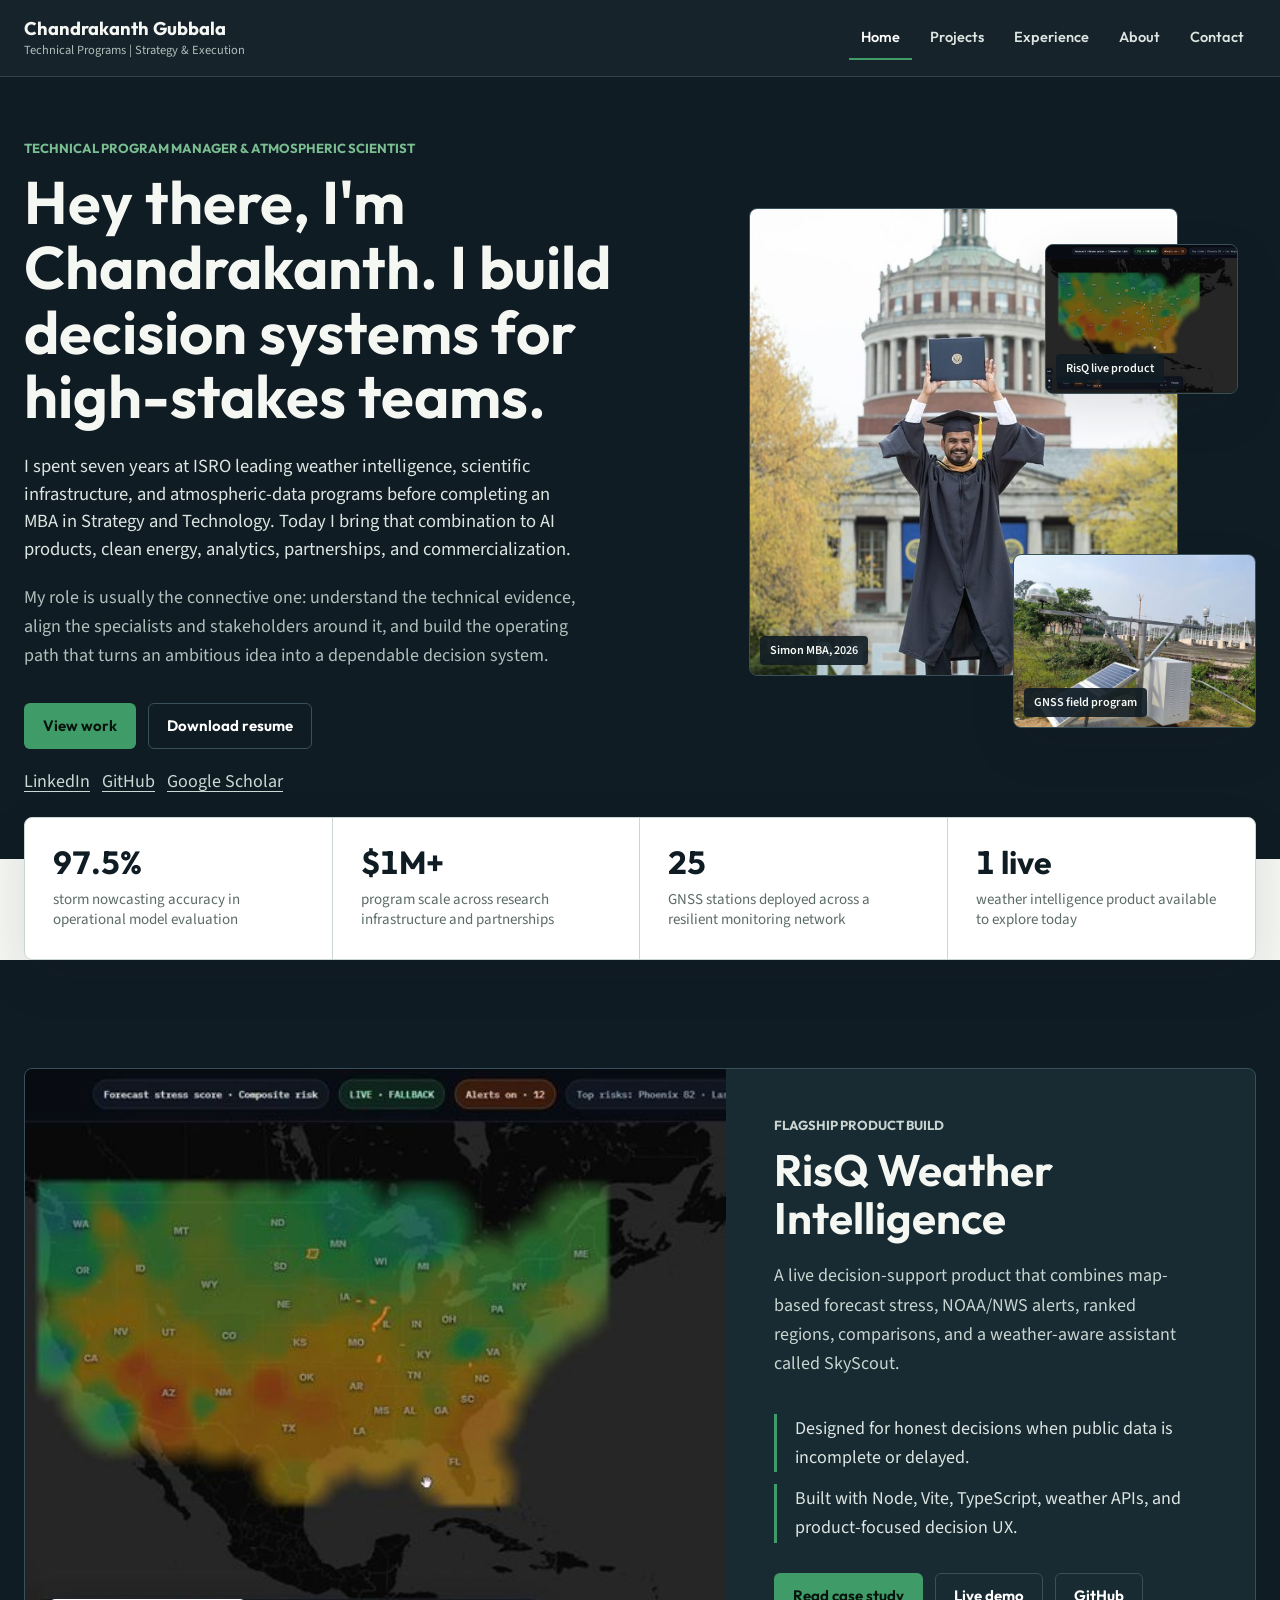
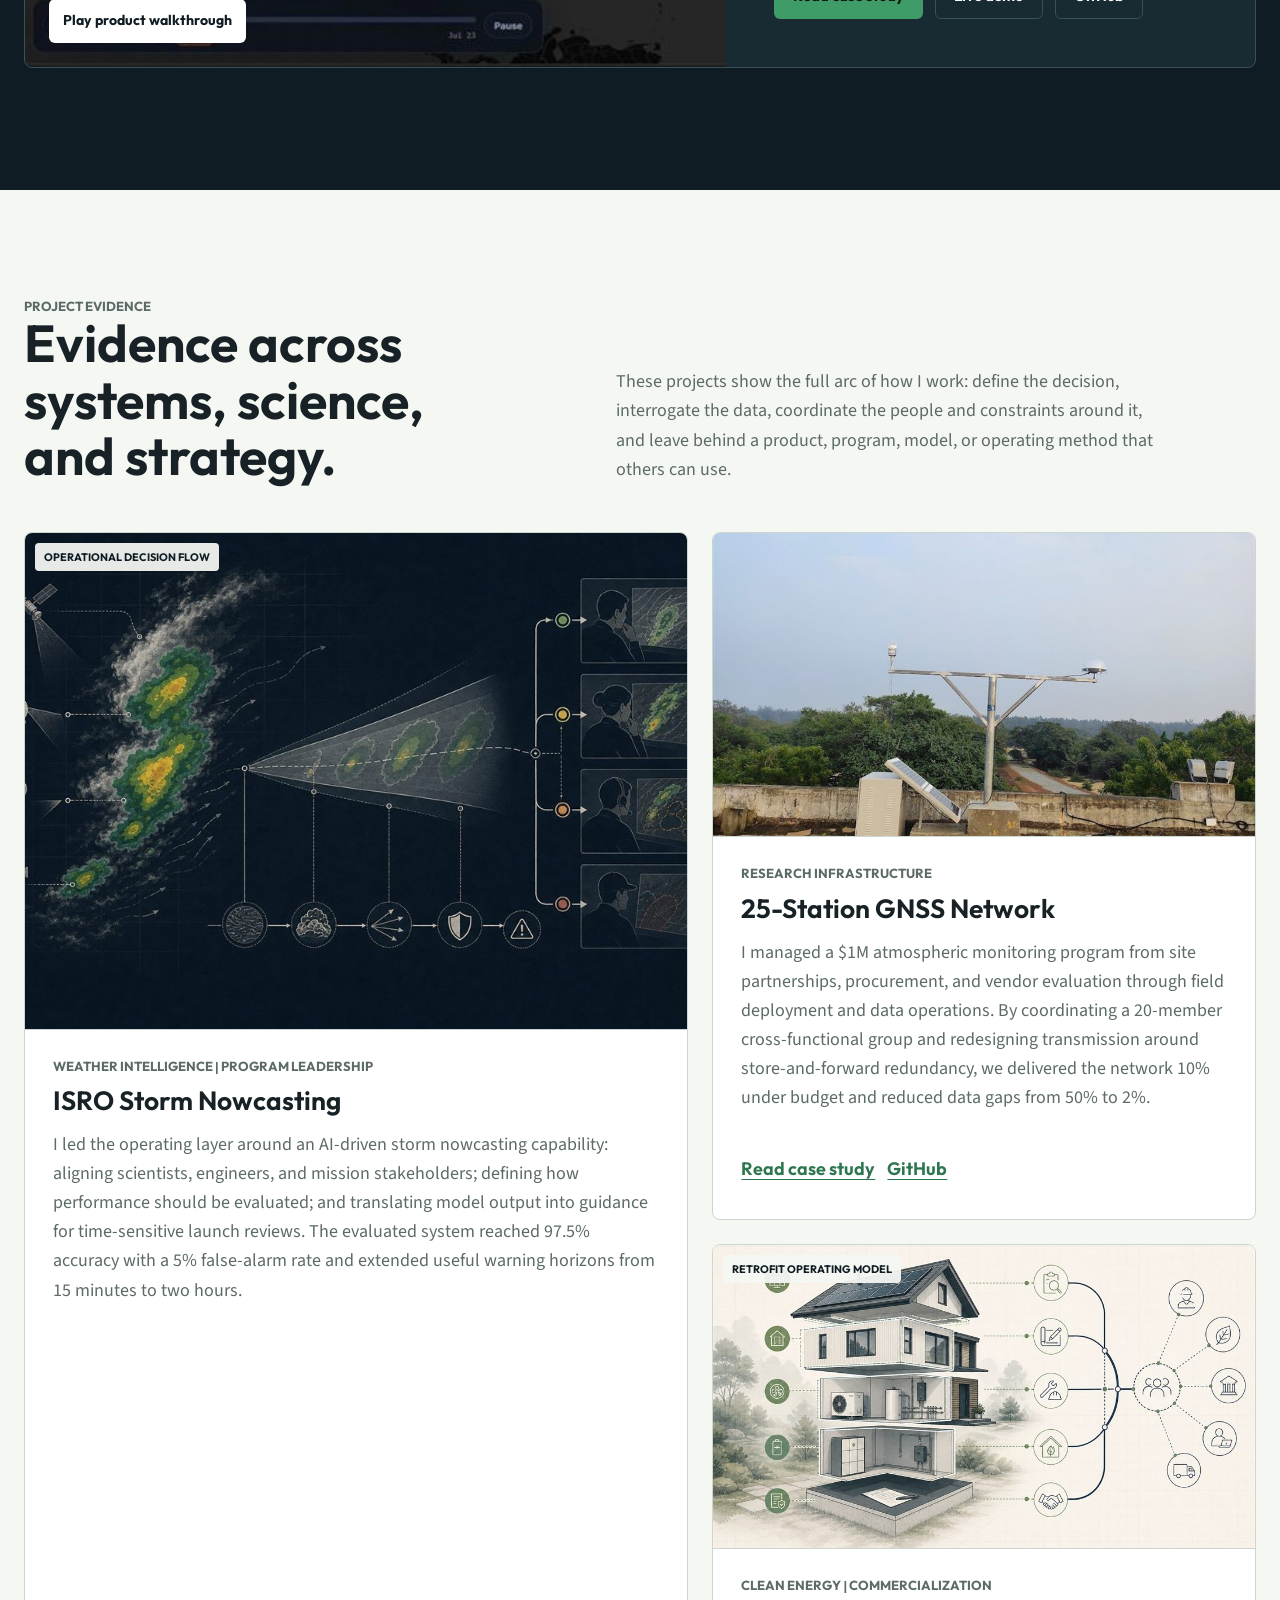
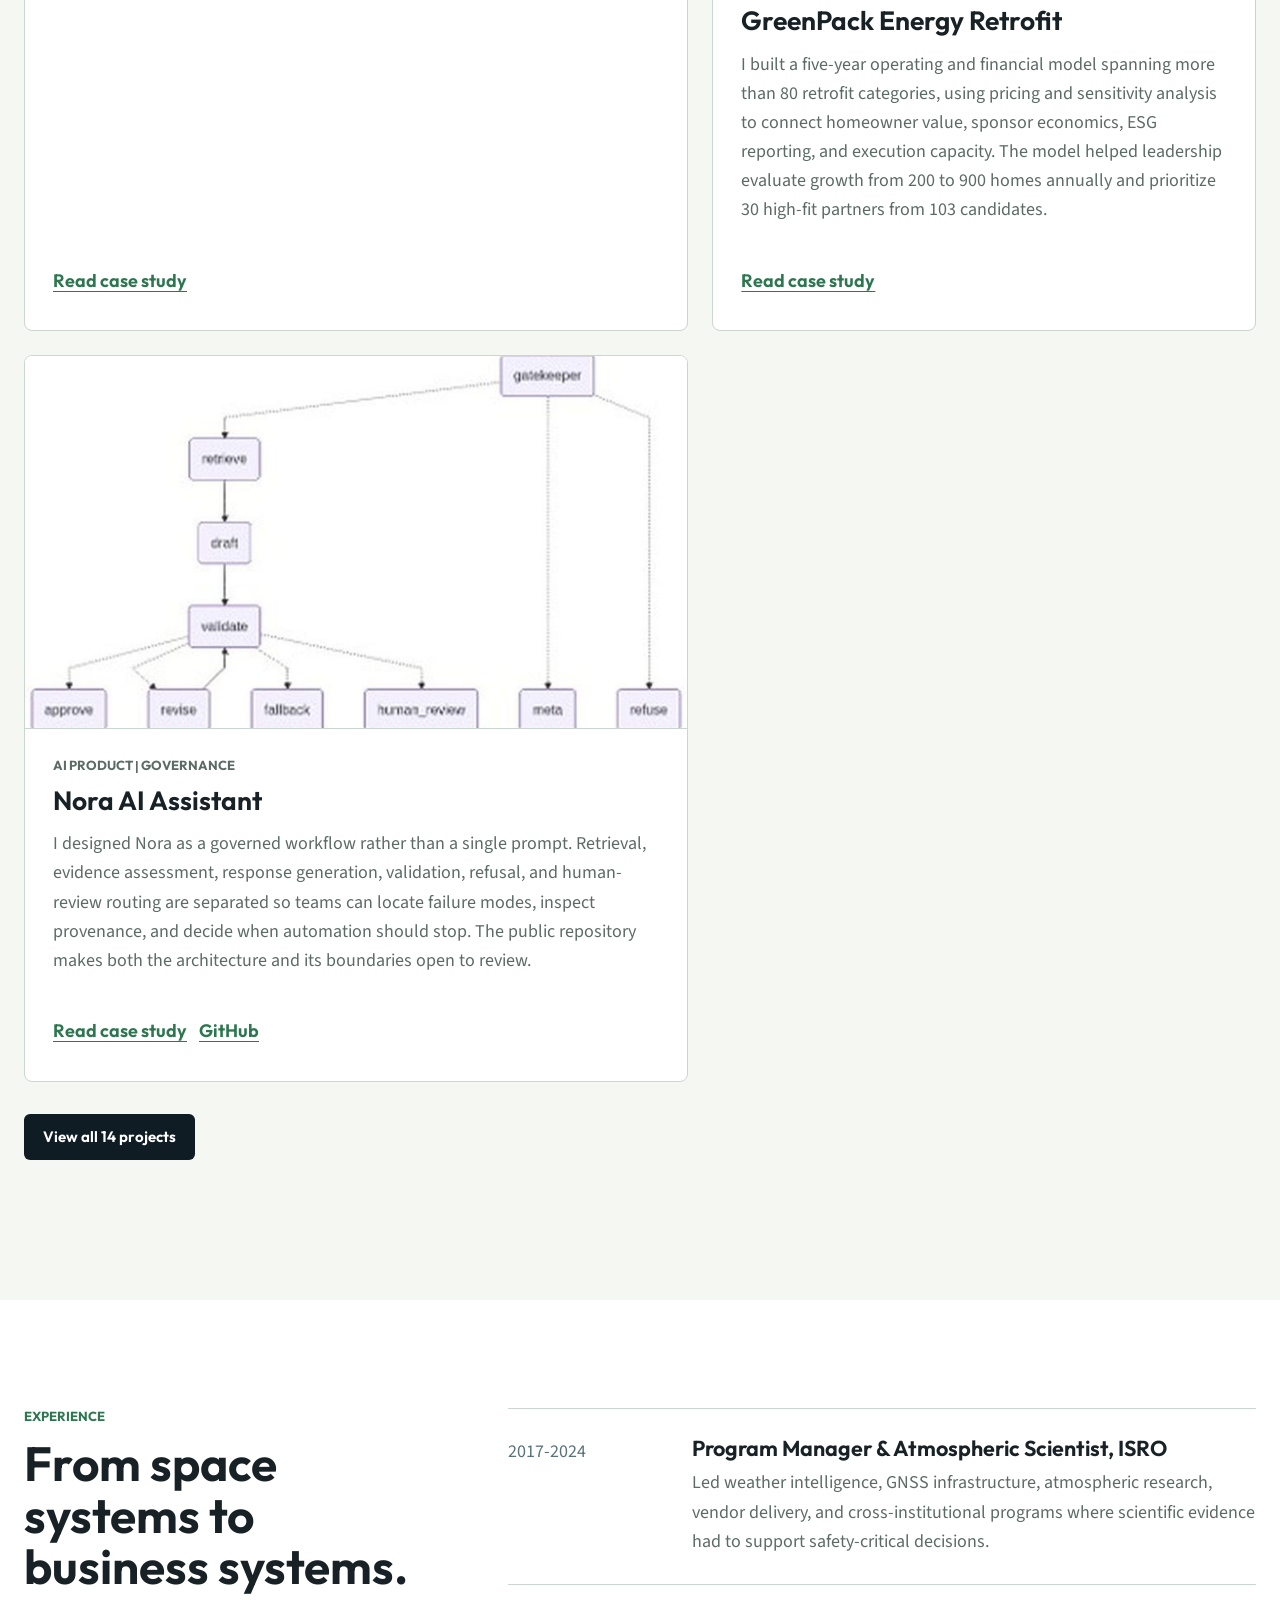
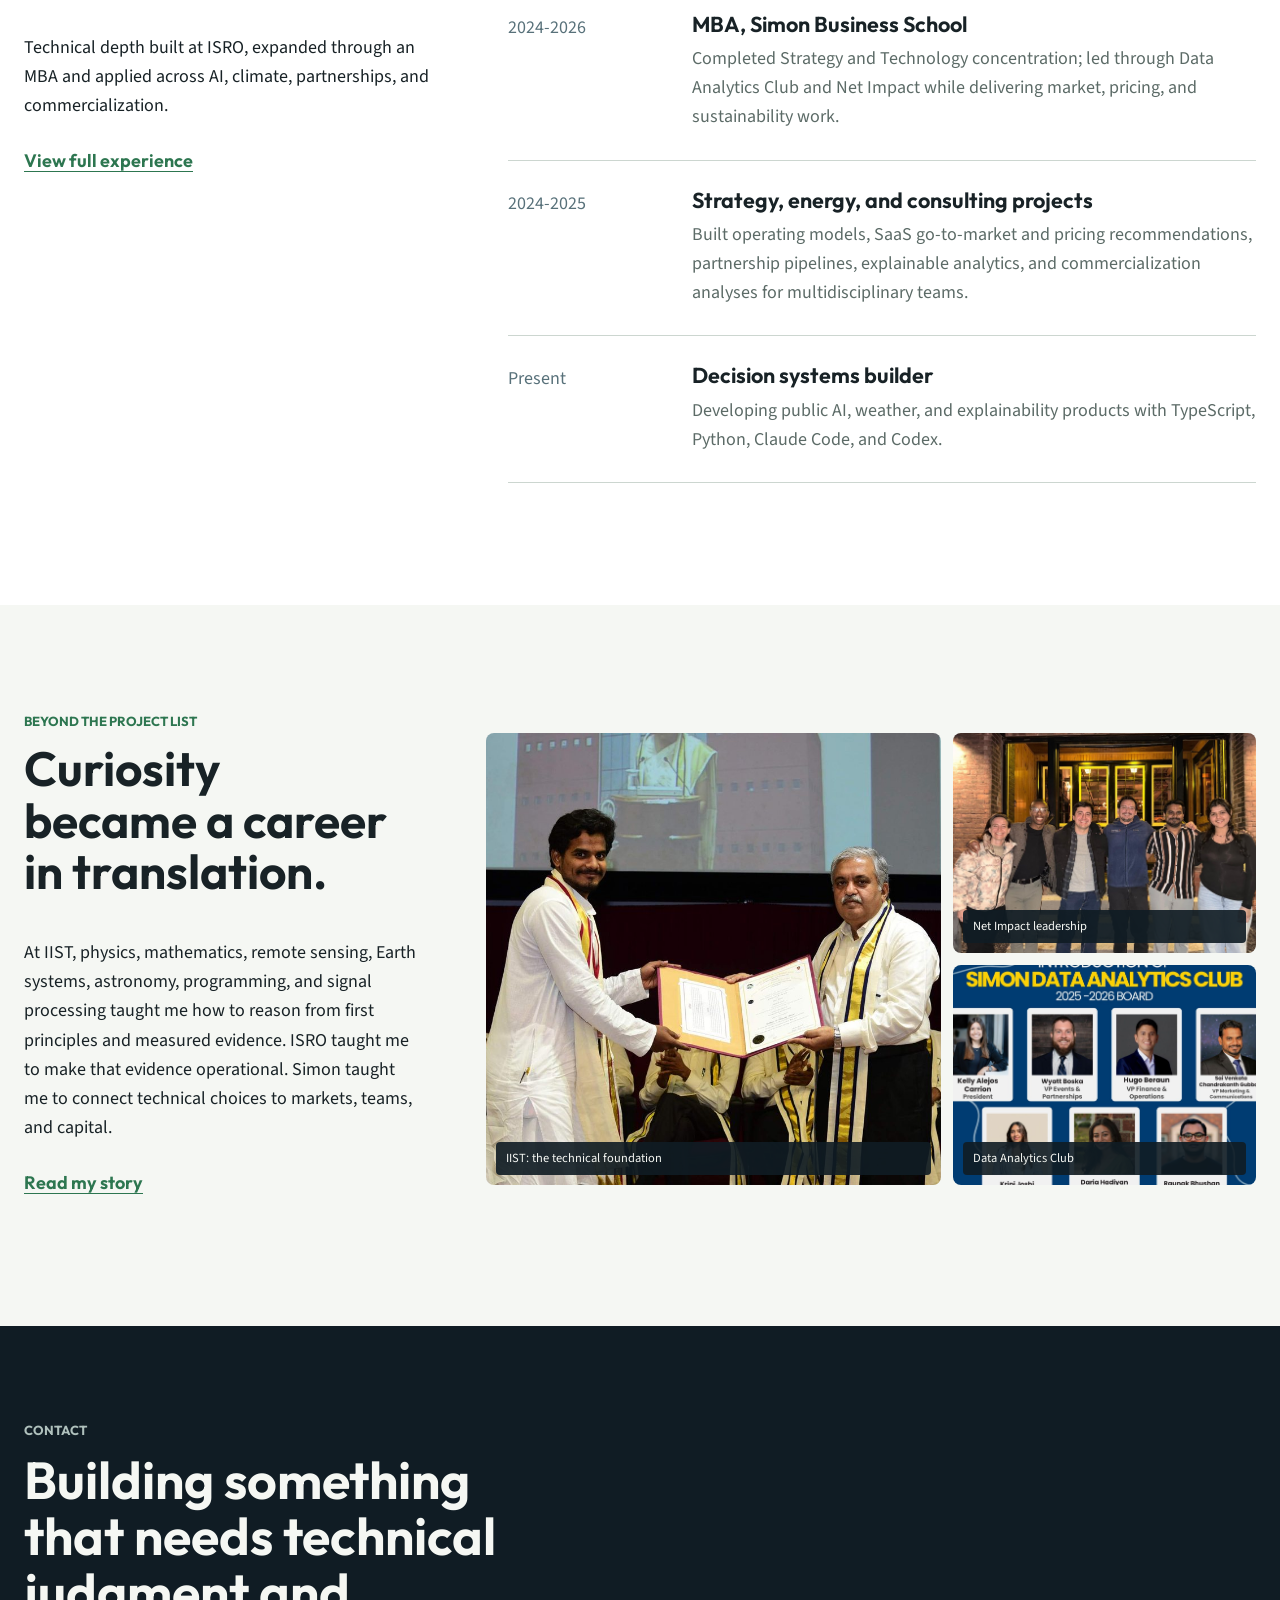
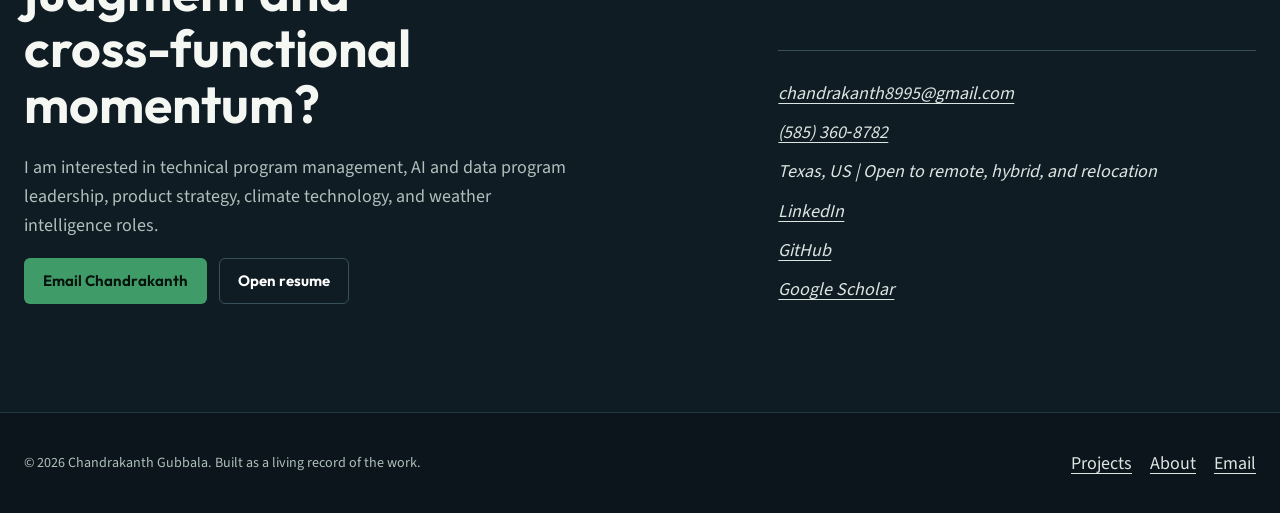
==== commit f6efaf36: "Deepen portfolio content and project evidence" ====
--- a/index.html
+++ b/index.html
@@ -3,8 +3,8 @@
 <head>
     <meta charset="utf-8">
     <meta name="viewport" content="width=device-width, initial-scale=1">
-    <title>Chandrakanth Gubbala | Technical Program Manager</title>
-    <meta name="description" content="The portfolio of Chandrakanth Gubbala, a technical program manager building decision systems across weather intelligence, AI, data, energy, and strategy.">
+    <title>Chandrakanth Gubbala | Technical Programs, Strategy &amp; Execution</title>
+    <meta name="description" content="The portfolio of Chandrakanth Gubbala, a technical program manager and atmospheric scientist building decision systems across weather intelligence, AI, data, energy, and strategy.">
     <link rel="canonical" href="https://chandrakanth-gubbala.github.io/">
     <meta property="og:type" content="website">
     <meta property="og:title" content="Chandrakanth Gubbala | Decision Systems Portfolio">
@@ -15,6 +15,7 @@
     <meta name="theme-color" content="#101c24">
     <link rel="icon" href="favicon.png" type="image/png">
     <link rel="preload" href="assets/fonts/Outfit-Variable.woff2" as="font" type="font/woff2" crossorigin>
+    <link rel="preload" href="assets/fonts/SourceSans3-Variable.woff2" as="font" type="font/woff2" crossorigin>
     <link rel="stylesheet" href="styles.css?v=20260820">
     <script type="application/ld+json">
     {
@@ -23,7 +24,7 @@
       "name": "Chandrakanth Gubbala",
       "url": "https://chandrakanth-gubbala.github.io/",
       "image": "https://chandrakanth-gubbala.github.io/assets/images/portfolio/chandrakanth-graduation-portrait.jpg",
-      "jobTitle": "Technical Program Manager",
+      "jobTitle": "Technical Program Manager and Atmospheric Scientist",
       "email": "mailto:chandrakanth8995@gmail.com",
       "alumniOf": [
         {"@type": "CollegeOrUniversity", "name": "University of Rochester, Simon Business School"},
@@ -43,15 +44,14 @@
         <nav class="site-nav container" aria-label="Primary">
             <a class="brand" href="index.html" aria-label="Chandrakanth Gubbala, home">
                 <strong>Chandrakanth Gubbala</strong>
-                <span>Technical Program Manager</span>
+                <span>Technical Programs | Strategy &amp; Execution</span>
             </a>
             <button class="menu-toggle" type="button" aria-expanded="false" aria-controls="primary-navigation" aria-label="Open navigation"><span></span></button>
             <ul class="nav-links" id="primary-navigation">
                 <li><a href="index.html" aria-current="page">Home</a></li>
-                <li><a href="work.html">Work</a></li>
+                <li><a href="work.html">Projects</a></li>
                 <li><a href="experience.html">Experience</a></li>
                 <li><a href="about.html">About</a></li>
-                <li><a class="nav-resume" href="assets/documents/Chandrakanth-Gubbala-Resume.pdf" target="_blank" rel="noopener">Resume</a></li>
                 <li><a href="#contact">Contact</a></li>
             </ul>
         </nav>
@@ -61,10 +61,10 @@
         <section class="hero">
             <div class="hero-grid container">
                 <div class="hero-copy">
-                    <p class="eyebrow">Technical Program Manager | AI, Data &amp; Strategy</p>
+                    <p class="eyebrow">Technical Program Manager &amp; Atmospheric Scientist</p>
                     <h1>Hey there, I'm Chandrakanth. I build decision systems for high-stakes teams.</h1>
-                    <p class="hero-lead">Seven years leading weather and geospatial programs at ISRO, followed by an MBA in Strategy and Technology. My work now spans weather intelligence, AI workflows, clean energy, analytics, and commercialization.</p>
-                    <p class="hero-note">I work where incomplete data, technical complexity, and consequential decisions meet: aligning teams, making evidence usable, and turning ambitious ideas into operating programs.</p>
+                    <p class="hero-lead">I spent seven years at ISRO leading weather intelligence, scientific infrastructure, and atmospheric-data programs before completing an MBA in Strategy and Technology. Today I bring that combination to AI products, clean energy, analytics, partnerships, and commercialization.</p>
+                    <p class="hero-note">My role is usually the connective one: understand the technical evidence, align the specialists and stakeholders around it, and build the operating path that turns an ambitious idea into a dependable decision system.</p>
                     <div class="button-row">
                         <a class="button button-primary" href="work.html">View work</a>
                         <a class="button button-secondary" href="assets/documents/Chandrakanth-Gubbala-Resume.pdf" target="_blank" rel="noopener">Download resume</a>
@@ -129,28 +129,28 @@
         <section class="section" aria-labelledby="selected-work-title">
             <div class="container">
                 <div class="section-heading reveal">
-                    <div><p class="eyebrow">Selected work</p><h2 id="selected-work-title">Evidence across systems, science, and strategy.</h2></div>
-                    <p>The common thread is not an industry. It is the work of structuring ambiguity, coordinating specialists, and helping people act on evidence.</p>
+                    <div><p class="eyebrow">Project evidence</p><h2 id="selected-work-title">Evidence across systems, science, and strategy.</h2></div>
+                    <p>These projects show the full arc of how I work: define the decision, interrogate the data, coordinate the people and constraints around it, and leave behind a product, program, model, or operating method that others can use.</p>
                 </div>
                 <div class="selected-work">
                     <article class="project-card project-card-wide reveal">
-                        <a class="project-card-media" href="case-studies/isro-storm-nowcasting.html"><img src="assets/images/portfolio/sanitized-isro-nowcasting-display.jpg" width="960" height="640" alt="Editorial illustration of satellite, radar, and forecast signals converging into a mission decision flow" loading="lazy" decoding="async"><span class="visual-label">Sanitized visual summary</span></a>
-                        <div class="project-card-copy"><p class="project-domain">Weather intelligence | Program leadership</p><h3>ISRO Storm Nowcasting</h3><p>Led operational weather intelligence used in launch director reviews, coordinating technical inputs into timely, decision-ready guidance. Model evaluation reached 97.5% accuracy with a 5% false alarm rate across 15-minute to two-hour horizons.</p><div class="project-actions"><a href="case-studies/isro-storm-nowcasting.html">Read case study</a></div></div>
+                        <a class="project-card-media" href="case-studies/isro-storm-nowcasting.html"><img src="assets/images/portfolio/sanitized-isro-nowcasting-display.jpg" width="960" height="640" alt="Editorial illustration of satellite, radar, and forecast signals converging into a mission decision flow" loading="lazy" decoding="async"><span class="visual-label">Operational decision flow</span></a>
+                        <div class="project-card-copy"><p class="project-domain">Weather intelligence | Program leadership</p><h3>ISRO Storm Nowcasting</h3><p>I led the operating layer around an AI-driven storm nowcasting capability: aligning scientists, engineers, and mission stakeholders; defining how performance should be evaluated; and translating model output into guidance for time-sensitive launch reviews. The evaluated system reached 97.5% accuracy with a 5% false-alarm rate and extended useful warning horizons from 15 minutes to two hours.</p><div class="project-actions"><a href="case-studies/isro-storm-nowcasting.html">Read case study</a></div></div>
                     </article>
                     <article class="project-card reveal">
                         <a class="project-card-media" href="case-studies/gnss-monitoring-network.html"><img src="assets/images/portfolio/gnss-rooftop-array-display.jpg" width="800" height="600" alt="GNSS monitoring equipment installed on a rooftop" loading="lazy" decoding="async"></a>
-                        <div class="project-card-copy"><p class="project-domain">Research infrastructure</p><h3>25-Station GNSS Network</h3><p>Led a $1M atmospheric monitoring program from procurement and partnerships through deployment and operations, finishing 10% under budget while reducing transmission failures from 50% to 2%.</p><div class="project-actions"><a href="case-studies/gnss-monitoring-network.html">Read case study</a><a href="https://github.com/Chandrakanth-Gubbala/gnss-tropospheric-tomography" target="_blank" rel="noopener">GitHub</a></div></div>
+                        <div class="project-card-copy"><p class="project-domain">Research infrastructure</p><h3>25-Station GNSS Network</h3><p>I managed a $1M atmospheric monitoring program from site partnerships, procurement, and vendor evaluation through field deployment and data operations. By coordinating a 20-member cross-functional group and redesigning transmission around store-and-forward redundancy, we delivered the network 10% under budget and reduced data gaps from 50% to 2%.</p><div class="project-actions"><a href="case-studies/gnss-monitoring-network.html">Read case study</a><a href="https://github.com/Chandrakanth-Gubbala/gnss-tropospheric-tomography" target="_blank" rel="noopener">GitHub</a></div></div>
                     </article>
                     <article class="project-card reveal">
-                        <a class="project-card-media" href="case-studies/greenpack-energy-retrofit.html"><img src="assets/images/portfolio/sanitized-greenpack-display.jpg" width="960" height="640" alt="Editorial illustration of residential energy retrofit economics, homes, and operating decisions" loading="lazy" decoding="async"><span class="visual-label">Sanitized visual summary</span></a>
-                        <div class="project-card-copy"><p class="project-domain">Clean energy | Commercialization</p><h3>GreenPack Energy Retrofit</h3><p>Built a five-year operating and financial model across 80+ categories to support residential retrofit growth from 200 to 900 homes and prioritize 30 partners from a field of 103.</p><div class="project-actions"><a href="case-studies/greenpack-energy-retrofit.html">Read case study</a></div></div>
+                        <a class="project-card-media" href="case-studies/greenpack-energy-retrofit.html"><img src="assets/images/portfolio/sanitized-greenpack-display.jpg" width="960" height="640" alt="Editorial illustration of residential energy retrofit economics, homes, and operating decisions" loading="lazy" decoding="async"><span class="visual-label">Retrofit operating model</span></a>
+                        <div class="project-card-copy"><p class="project-domain">Clean energy | Commercialization</p><h3>GreenPack Energy Retrofit</h3><p>I built a five-year operating and financial model spanning more than 80 retrofit categories, using pricing and sensitivity analysis to connect homeowner value, sponsor economics, ESG reporting, and execution capacity. The model helped leadership evaluate growth from 200 to 900 homes annually and prioritize 30 high-fit partners from 103 candidates.</p><div class="project-actions"><a href="case-studies/greenpack-energy-retrofit.html">Read case study</a></div></div>
                     </article>
                     <article class="project-card reveal">
                         <a class="project-card-media" href="case-studies/nora-ai-assistant.html"><img src="assets/images/portfolio/nora-ai-workflow-display.jpg" width="800" height="600" alt="Nora AI assistant workflow diagram showing retrieval and source-grounding steps" loading="lazy" decoding="async"></a>
-                        <div class="project-card-copy"><p class="project-domain">AI product | Governance</p><h3>Nora AI Assistant</h3><p>Designed a source-grounded assistant workflow with retrieval, validation, refusal paths, and human review routing so useful answers do not outrun the available evidence.</p><div class="project-actions"><a href="case-studies/nora-ai-assistant.html">Read case study</a><a href="https://github.com/Chandrakanth-Gubbala/nora-ai-assistant" target="_blank" rel="noopener">GitHub</a></div></div>
+                        <div class="project-card-copy"><p class="project-domain">AI product | Governance</p><h3>Nora AI Assistant</h3><p>I designed Nora as a governed workflow rather than a single prompt. Retrieval, evidence assessment, response generation, validation, refusal, and human-review routing are separated so teams can locate failure modes, inspect provenance, and decide when automation should stop. The public repository makes both the architecture and its boundaries open to review.</p><div class="project-actions"><a href="case-studies/nora-ai-assistant.html">Read case study</a><a href="https://github.com/Chandrakanth-Gubbala/nora-ai-assistant" target="_blank" rel="noopener">GitHub</a></div></div>
                     </article>
                 </div>
-                <p class="link-row all-work-link"><a class="button button-dark" href="work.html">Explore all 13 projects</a></p>
+                <p class="link-row all-work-link"><a class="button button-dark" href="work.html">View all 14 projects</a></p>
             </div>
         </section>
 
@@ -158,9 +158,9 @@
             <div class="container timeline-preview">
                 <div class="timeline-preview-copy reveal"><p class="eyebrow">Experience</p><h2 id="experience-title">From space systems to business systems.</h2><p>Technical depth built at ISRO, expanded through an MBA and applied across AI, climate, partnerships, and commercialization.</p><a class="text-link" href="experience.html">View full experience</a></div>
                 <div class="timeline-preview-list">
-                    <article class="timeline-preview-item reveal"><time>2016-2023</time><div><h3>Scientist / Engineer, ISRO</h3><p>Weather intelligence, GNSS infrastructure, atmospheric research, partner coordination, and safety-critical program delivery.</p></div></article>
+                    <article class="timeline-preview-item reveal"><time>2017-2024</time><div><h3>Program Manager &amp; Atmospheric Scientist, ISRO</h3><p>Led weather intelligence, GNSS infrastructure, atmospheric research, vendor delivery, and cross-institutional programs where scientific evidence had to support safety-critical decisions.</p></div></article>
                     <article class="timeline-preview-item reveal"><time>2024-2026</time><div><h3>MBA, Simon Business School</h3><p>Completed Strategy and Technology concentration; led through Data Analytics Club and Net Impact while delivering market, pricing, and sustainability work.</p></div></article>
-                    <article class="timeline-preview-item reveal"><time>2024-2025</time><div><h3>Strategy, energy, and consulting projects</h3><p>Built operating models, go-to-market recommendations, partnership pipelines, and commercialization analyses for multidisciplinary teams.</p></div></article>
+                    <article class="timeline-preview-item reveal"><time>2024-2025</time><div><h3>Strategy, energy, and consulting projects</h3><p>Built operating models, SaaS go-to-market and pricing recommendations, partnership pipelines, explainable analytics, and commercialization analyses for multidisciplinary teams.</p></div></article>
                     <article class="timeline-preview-item reveal"><time>Present</time><div><h3>Decision systems builder</h3><p>Developing public AI, weather, and explainability products with TypeScript, Python, Claude Code, and Codex.</p></div></article>
                 </div>
             </div>
@@ -168,7 +168,7 @@
 
         <section class="section" aria-labelledby="story-title">
             <div class="container story-preview">
-                <div class="story-preview-copy reveal"><p class="eyebrow">Beyond the project list</p><h2 id="story-title">Curiosity became a career in translation.</h2><p>IIST taught me to ask rigorous questions. ISRO taught me to make answers operational. Simon taught me to connect technical choices to markets, teams, and capital.</p><a class="text-link" href="about.html">Read my story</a></div>
+                <div class="story-preview-copy reveal"><p class="eyebrow">Beyond the project list</p><h2 id="story-title">Curiosity became a career in translation.</h2><p>At IIST, physics, mathematics, remote sensing, Earth systems, astronomy, programming, and signal processing taught me how to reason from first principles and measured evidence. ISRO taught me to make that evidence operational. Simon taught me to connect technical choices to markets, teams, and capital.</p><a class="text-link" href="about.html">Read my story</a></div>
                 <div class="story-collage reveal">
                     <figure><img src="assets/images/portfolio/iist-graduation.jpg" width="1200" height="800" alt="Chandrakanth at his IIST graduation" loading="lazy" decoding="async"><figcaption>IIST: the technical foundation</figcaption></figure>
                     <figure><img src="assets/images/portfolio/net-impact-team.jpg" width="1400" height="900" alt="Net Impact student leadership team at Simon Business School" loading="lazy" decoding="async"><figcaption>Net Impact leadership</figcaption></figure>
@@ -185,7 +185,7 @@
         </section>
     </main>
 
-    <footer class="site-footer"><div class="container footer-grid"><p>&copy; 2026 Chandrakanth Gubbala. Built as a living record of the work.</p><div class="footer-links"><a href="work.html">Work</a><a href="about.html">About</a><a href="mailto:chandrakanth8995@gmail.com">Email</a></div></div></footer>
+    <footer class="site-footer"><div class="container footer-grid"><p>&copy; 2026 Chandrakanth Gubbala. Built as a living record of the work.</p><div class="footer-links"><a href="work.html">Projects</a><a href="about.html">About</a><a href="mailto:chandrakanth8995@gmail.com">Email</a></div></div></footer>
 
     <div class="media-lightbox" id="media-lightbox" hidden><button class="lightbox-backdrop" type="button" data-close-media aria-label="Close media viewer"></button><section class="lightbox-panel" role="dialog" aria-modal="true" aria-labelledby="media-lightbox-title"><button class="lightbox-close" type="button" data-close-media aria-label="Close media viewer">&times;</button><div class="lightbox-stage" data-media-stage></div><div class="lightbox-copy"><h2 id="media-lightbox-title" data-media-title>Project evidence</h2><p data-media-caption></p></div></section></div>
     <script src="script.js?v=20260820" defer></script>
--- a/styles.css
+++ b/styles.css
@@ -23,7 +23,7 @@
     --muted: #5c6b67;
     --accent: #3f9c68;
     --accent-dark: #2d7650;
-    --steel: #67808a;
+    --steel: #58717a;
     --line: #ccd6d0;
     --line-dark: #38505a;
     --soft-green: #e4eee7;
@@ -103,7 +103,6 @@
     transition: color 180ms ease, border-color 180ms ease;
 }
 .nav-links a:hover, .nav-links a[aria-current="page"] { color: var(--surface); border-bottom-color: var(--accent); }
-.nav-resume { border: 1px solid var(--line-dark); border-radius: 6px; }
 .menu-toggle {
     display: none; width: 48px; height: 48px; align-items: center; justify-content: center;
     padding: 0; background: transparent; border: 1px solid var(--line-dark);
@@ -143,11 +142,11 @@
 
 .hero {
     min-height: calc(100dvh - var(--nav-height) - 42px); display: flex; align-items: center;
-    padding: 56px 0 80px; overflow: hidden; background: var(--night); color: var(--paper);
+    padding: 48px 0; overflow: hidden; background: var(--night); color: var(--paper);
 }
 .hero-grid { display: grid; grid-template-columns: minmax(0, 1.05fr) minmax(420px, 0.8fr); gap: 60px; align-items: center; }
 .hero-copy { max-width: 760px; }
-.hero h1 { max-width: 14ch; margin-bottom: 24px; font-size: 64px; }
+.hero h1 { max-width: 15ch; margin-bottom: 24px; font-size: 60px; }
 .hero .eyebrow, .page-heading .eyebrow, .case-hero .eyebrow { color: #79bd91; }
 .hero-lead { max-width: 61ch; margin-bottom: 20px; color: #dce5e1; font-size: 1.16rem; line-height: 1.48; }
 .hero-note { max-width: 62ch; margin-bottom: 32px; color: #afc0bc; }
@@ -277,6 +276,7 @@
 .experience-entry time { color: var(--steel); font-variant-numeric: tabular-nums; }
 .experience-entry h2 { margin-bottom: 8px; font-size: 2rem; }
 .experience-entry h3 { margin-bottom: 18px; color: var(--accent-dark); font-family: "Source Sans 3", sans-serif; font-size: 1.04rem; font-weight: 650; line-height: 1.4; }
+.experience-entry p { max-width: 76ch; margin-bottom: 0; color: var(--muted); }
 .compact-list { display: grid; gap: 10px; }
 .compact-list li { position: relative; padding-left: 18px; color: var(--muted); }
 .compact-list li::before { position: absolute; left: 0; top: 0.72em; width: 7px; height: 2px; background: var(--accent); content: ""; }
@@ -374,7 +374,6 @@
     .nav-links { position: fixed; top: var(--nav-height); left: 0; right: 0; display: none; align-items: stretch; padding: 14px 18px 22px; background: var(--night); border-bottom: 1px solid var(--line-dark); }
     .nav-links.is-open { display: grid; }
     .nav-links a { width: 100%; min-height: 48px; padding-inline: 8px; }
-    .nav-resume { border: 0; border-radius: 0; }
     .hero { min-height: auto; padding: 64px 0 104px; }
     .hero-grid, .flagship, .case-hero-grid, .section-heading, .page-heading, .timeline-preview, .story-preview, .contact-grid, .about-lead { grid-template-columns: 1fr; }
     .hero-grid, .case-hero-grid { gap: 54px; }
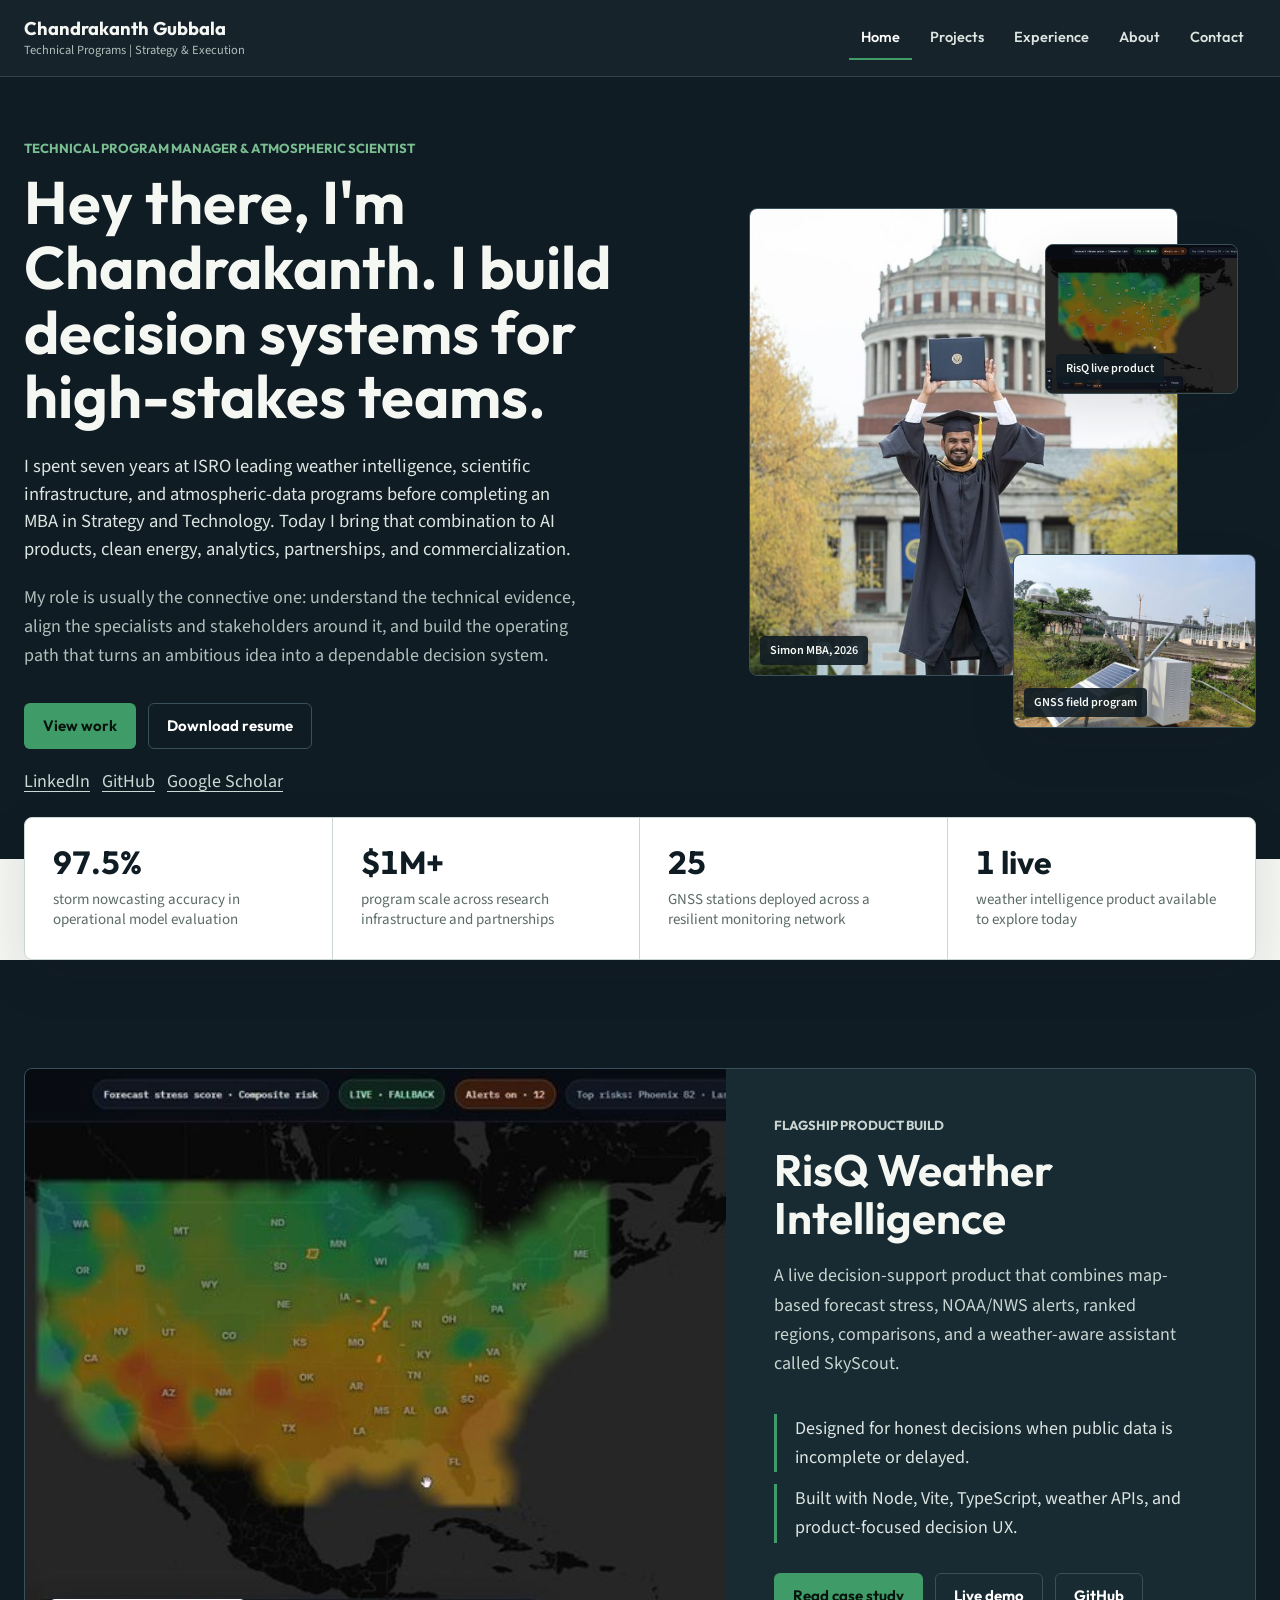
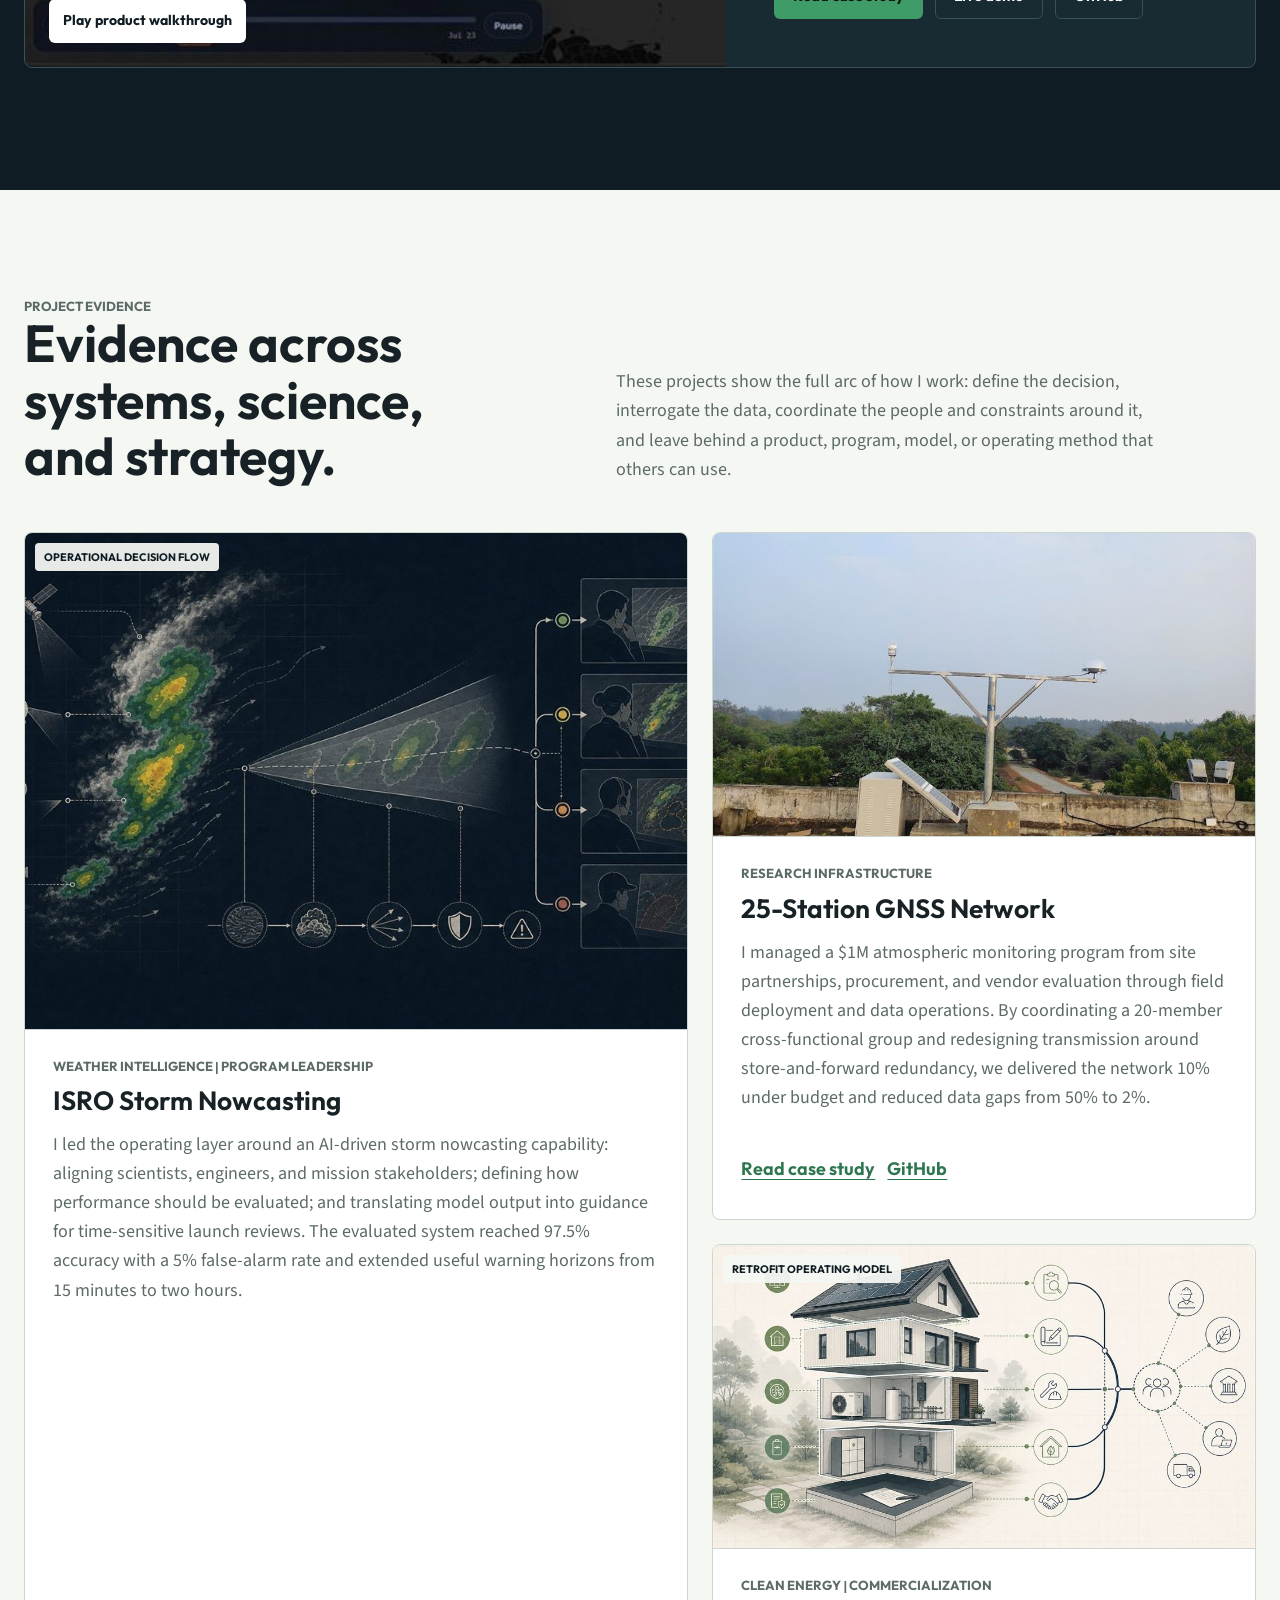
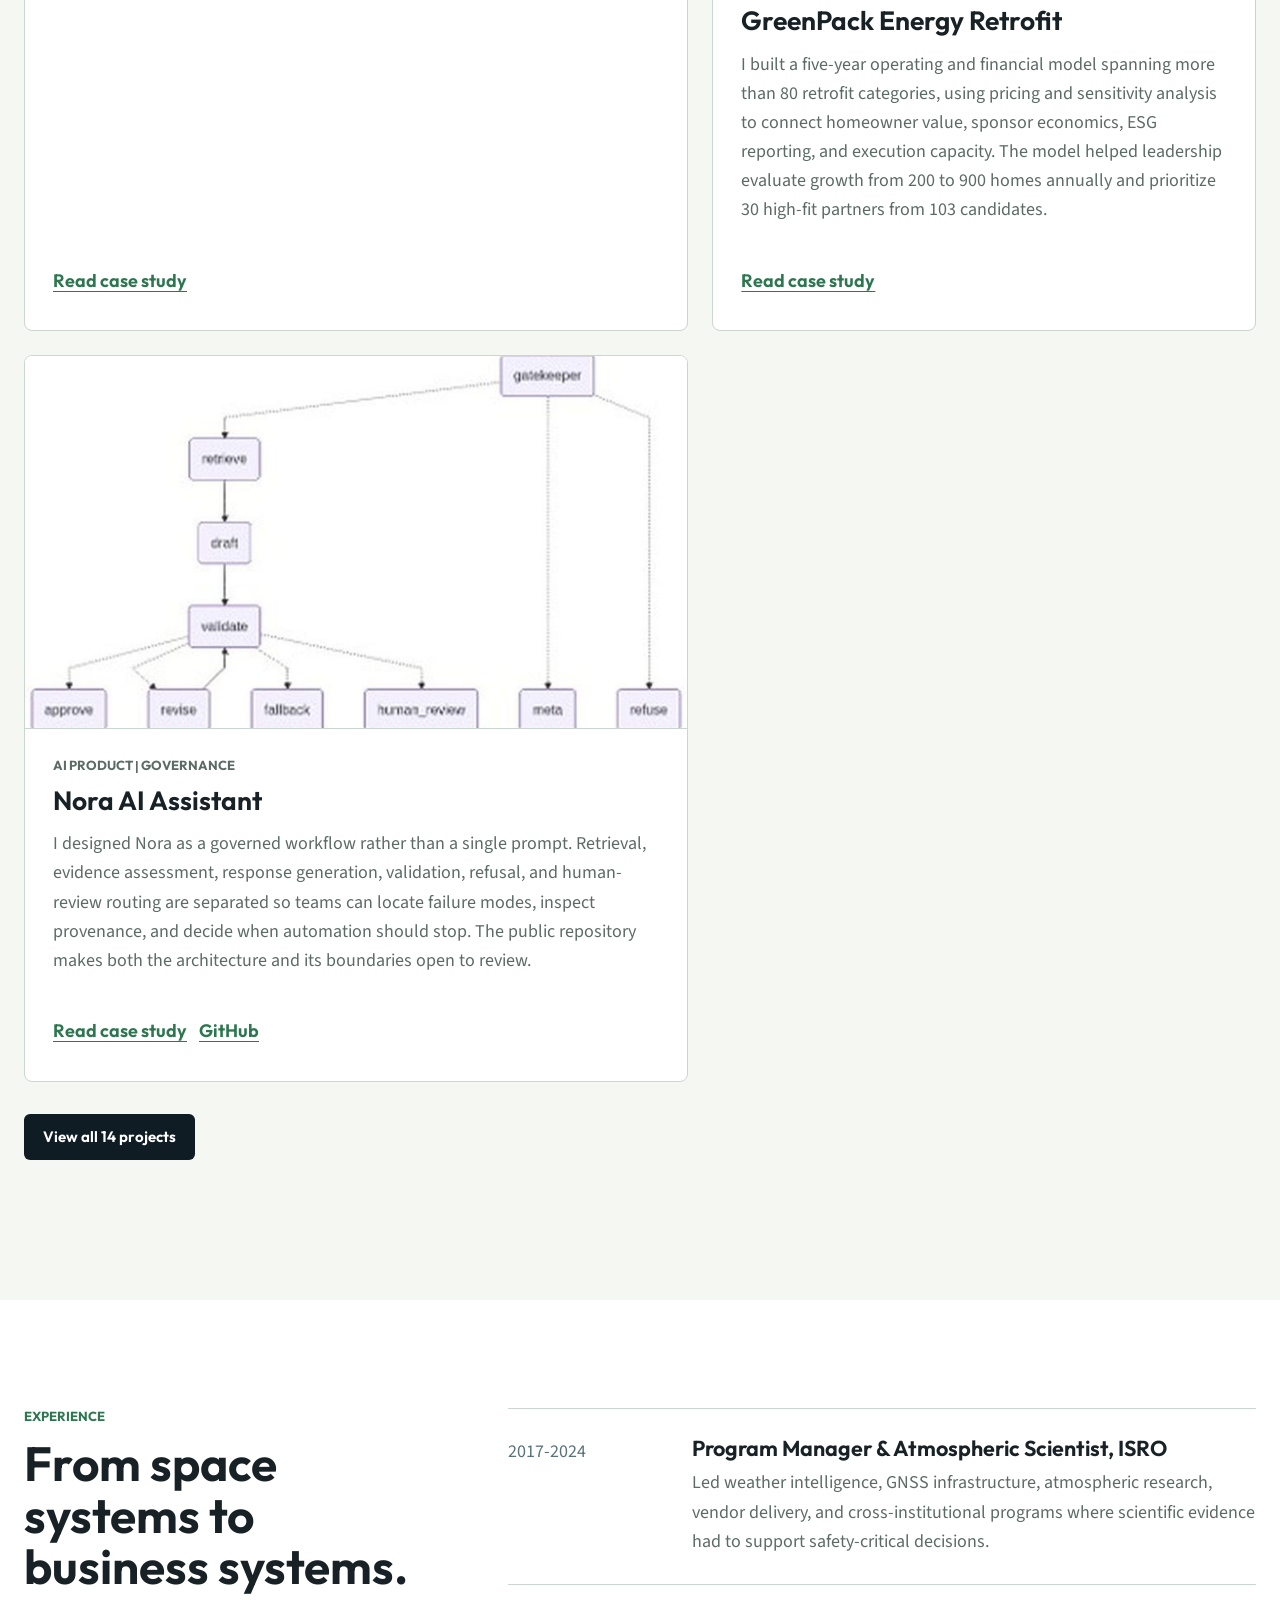
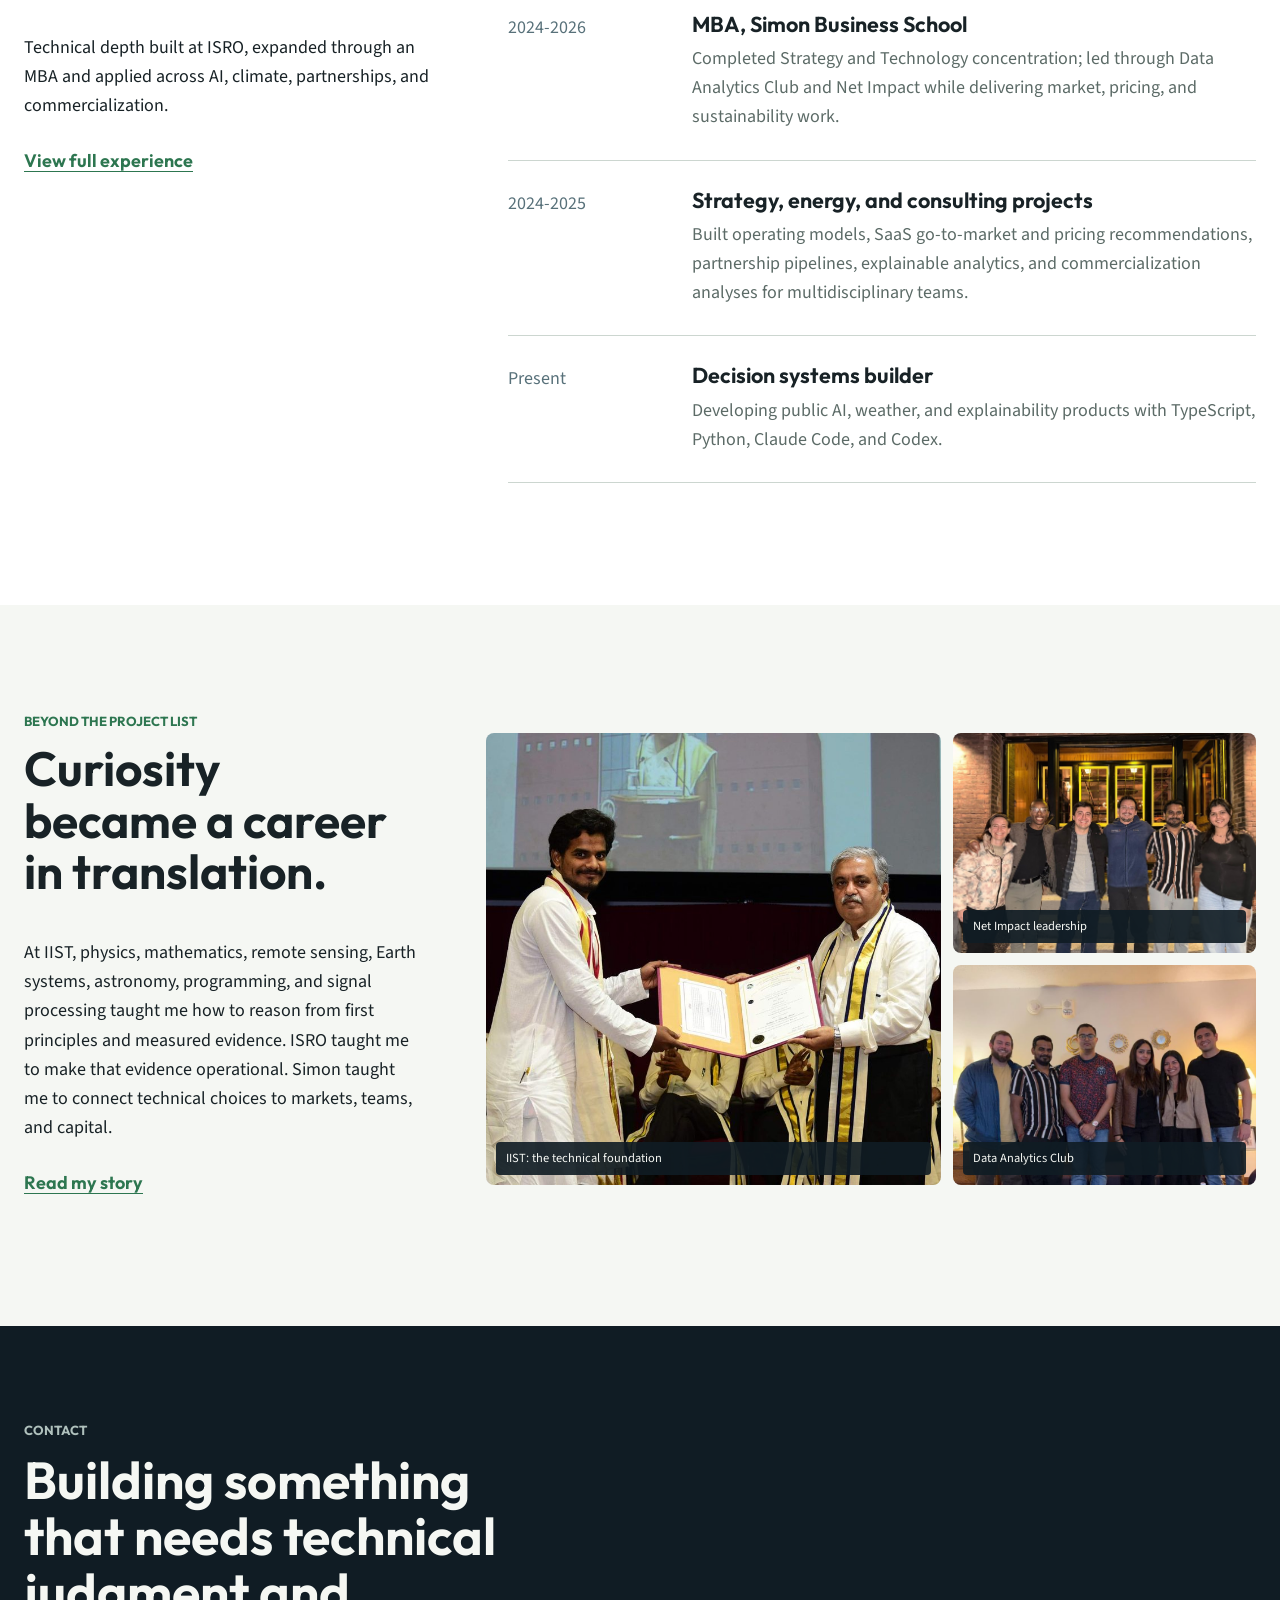
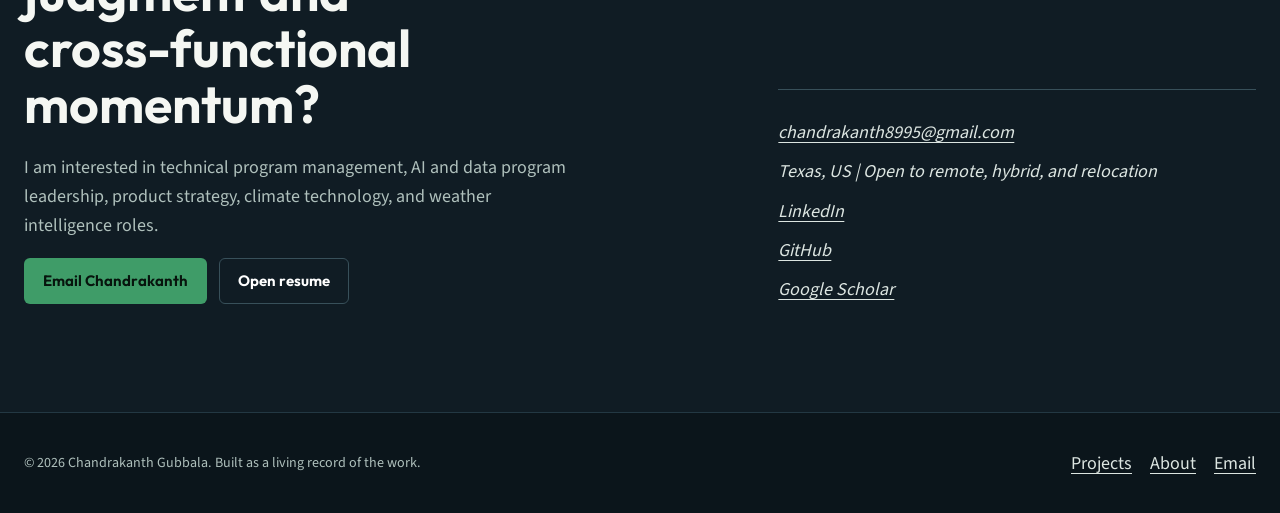
==== commit 5147a637: "Refresh About gallery with sports and personal photos" ====
--- a/index.html
+++ b/index.html
@@ -16,7 +16,7 @@
     <link rel="icon" href="favicon.png" type="image/png">
     <link rel="preload" href="assets/fonts/Outfit-Variable.woff2" as="font" type="font/woff2" crossorigin>
     <link rel="preload" href="assets/fonts/SourceSans3-Variable.woff2" as="font" type="font/woff2" crossorigin>
-    <link rel="stylesheet" href="styles.css?v=20260820">
+    <link rel="stylesheet" href="styles.css?v=20260820b">
     <script type="application/ld+json">
     {
       "@context": "https://schema.org",
@@ -172,7 +172,7 @@
                 <div class="story-collage reveal">
                     <figure><img src="assets/images/portfolio/iist-graduation.jpg" width="1200" height="800" alt="Chandrakanth at his IIST graduation" loading="lazy" decoding="async"><figcaption>IIST: the technical foundation</figcaption></figure>
                     <figure><img src="assets/images/portfolio/net-impact-team.jpg" width="1400" height="900" alt="Net Impact student leadership team at Simon Business School" loading="lazy" decoding="async"><figcaption>Net Impact leadership</figcaption></figure>
-                    <figure><img src="assets/images/portfolio/simon-data-analytics-board.jpg" width="1400" height="900" alt="Simon Data Analytics Club student board" loading="lazy" decoding="async"><figcaption>Data Analytics Club</figcaption></figure>
+                    <figure class="data-analytics-photo"><img src="assets/images/portfolio/simon-data-analytics-group.jpg" width="800" height="956" alt="Chandrakanth with fellow members of the Simon Data Analytics Club" loading="lazy" decoding="async"><figcaption>Data Analytics Club</figcaption></figure>
                 </div>
             </div>
         </section>
@@ -180,7 +180,7 @@
         <section class="contact-band" id="contact">
             <div class="container contact-grid">
                 <div><p class="eyebrow">Contact</p><h2>Building something that needs technical judgment and cross-functional momentum?</h2><p>I am interested in technical program management, AI and data program leadership, product strategy, climate technology, and weather intelligence roles.</p><div class="contact-links"><a class="button button-primary" href="mailto:chandrakanth8995@gmail.com">Email Chandrakanth</a><a class="button button-secondary" href="assets/documents/Chandrakanth-Gubbala-Resume.pdf" target="_blank" rel="noopener">Open resume</a></div></div>
-                <address class="contact-details"><a href="mailto:chandrakanth8995@gmail.com">chandrakanth8995@gmail.com</a><a href="tel:+15853608782">(585)&nbsp;360&#8209;8782</a><span>Texas, US | Open to remote, hybrid, and relocation</span><a href="https://www.linkedin.com/in/chandrakanthgubbala" target="_blank" rel="noopener">LinkedIn</a><a href="https://github.com/Chandrakanth-Gubbala" target="_blank" rel="noopener">GitHub</a><a href="https://scholar.google.com/citations?user=8GOHF-MAAAAJ&amp;hl=en" target="_blank" rel="noopener">Google Scholar</a></address>
+                <address class="contact-details"><a href="mailto:chandrakanth8995@gmail.com">chandrakanth8995@gmail.com</a><span>Texas, US | Open to remote, hybrid, and relocation</span><a href="https://www.linkedin.com/in/chandrakanthgubbala" target="_blank" rel="noopener">LinkedIn</a><a href="https://github.com/Chandrakanth-Gubbala" target="_blank" rel="noopener">GitHub</a><a href="https://scholar.google.com/citations?user=8GOHF-MAAAAJ&amp;hl=en" target="_blank" rel="noopener">Google Scholar</a></address>
             </div>
         </section>
     </main>
--- a/styles.css
+++ b/styles.css
@@ -238,6 +238,8 @@
 .story-collage figure, .gallery figure, .evidence-figure { position: relative; margin: 0; overflow: hidden; border-radius: var(--radius); background: var(--night-soft); }
 .story-collage figure:first-child { grid-row: span 2; }
 .story-collage img, .gallery img, .evidence-figure img { width: 100%; height: 100%; object-fit: cover; }
+.data-analytics-photo img { object-position: center 50%; }
+.aurora-photo img { object-position: center 70%; }
 .story-collage figcaption, .gallery figcaption, .evidence-figure figcaption {
     position: absolute; left: 10px; right: 10px; bottom: 10px; padding: 8px 10px;
     background: rgba(16, 28, 36, 0.9); color: var(--paper); border-radius: 4px;
@@ -295,7 +297,9 @@
 .gallery { display: grid; grid-template-columns: repeat(12, 1fr); grid-auto-rows: 200px; gap: 12px; }
 .gallery figure:nth-child(1) { grid-column: span 7; grid-row: span 2; }
 .gallery figure:nth-child(2), .gallery figure:nth-child(3) { grid-column: span 5; }
-.gallery figure:nth-child(4), .gallery figure:nth-child(5) { grid-column: span 6; }
+.gallery figure:nth-child(4) { grid-column: span 8; grid-row: span 2; }
+.gallery figure:nth-child(5) { grid-column: span 4; grid-row: span 2; }
+.gallery figure:nth-child(n + 6) { grid-column: span 6; }
 .gallery .media-button { width: 100%; height: 100%; border: 0; border-radius: 0; }
 
 .case-hero { padding: 72px 0 86px; background: var(--night); color: var(--paper); }
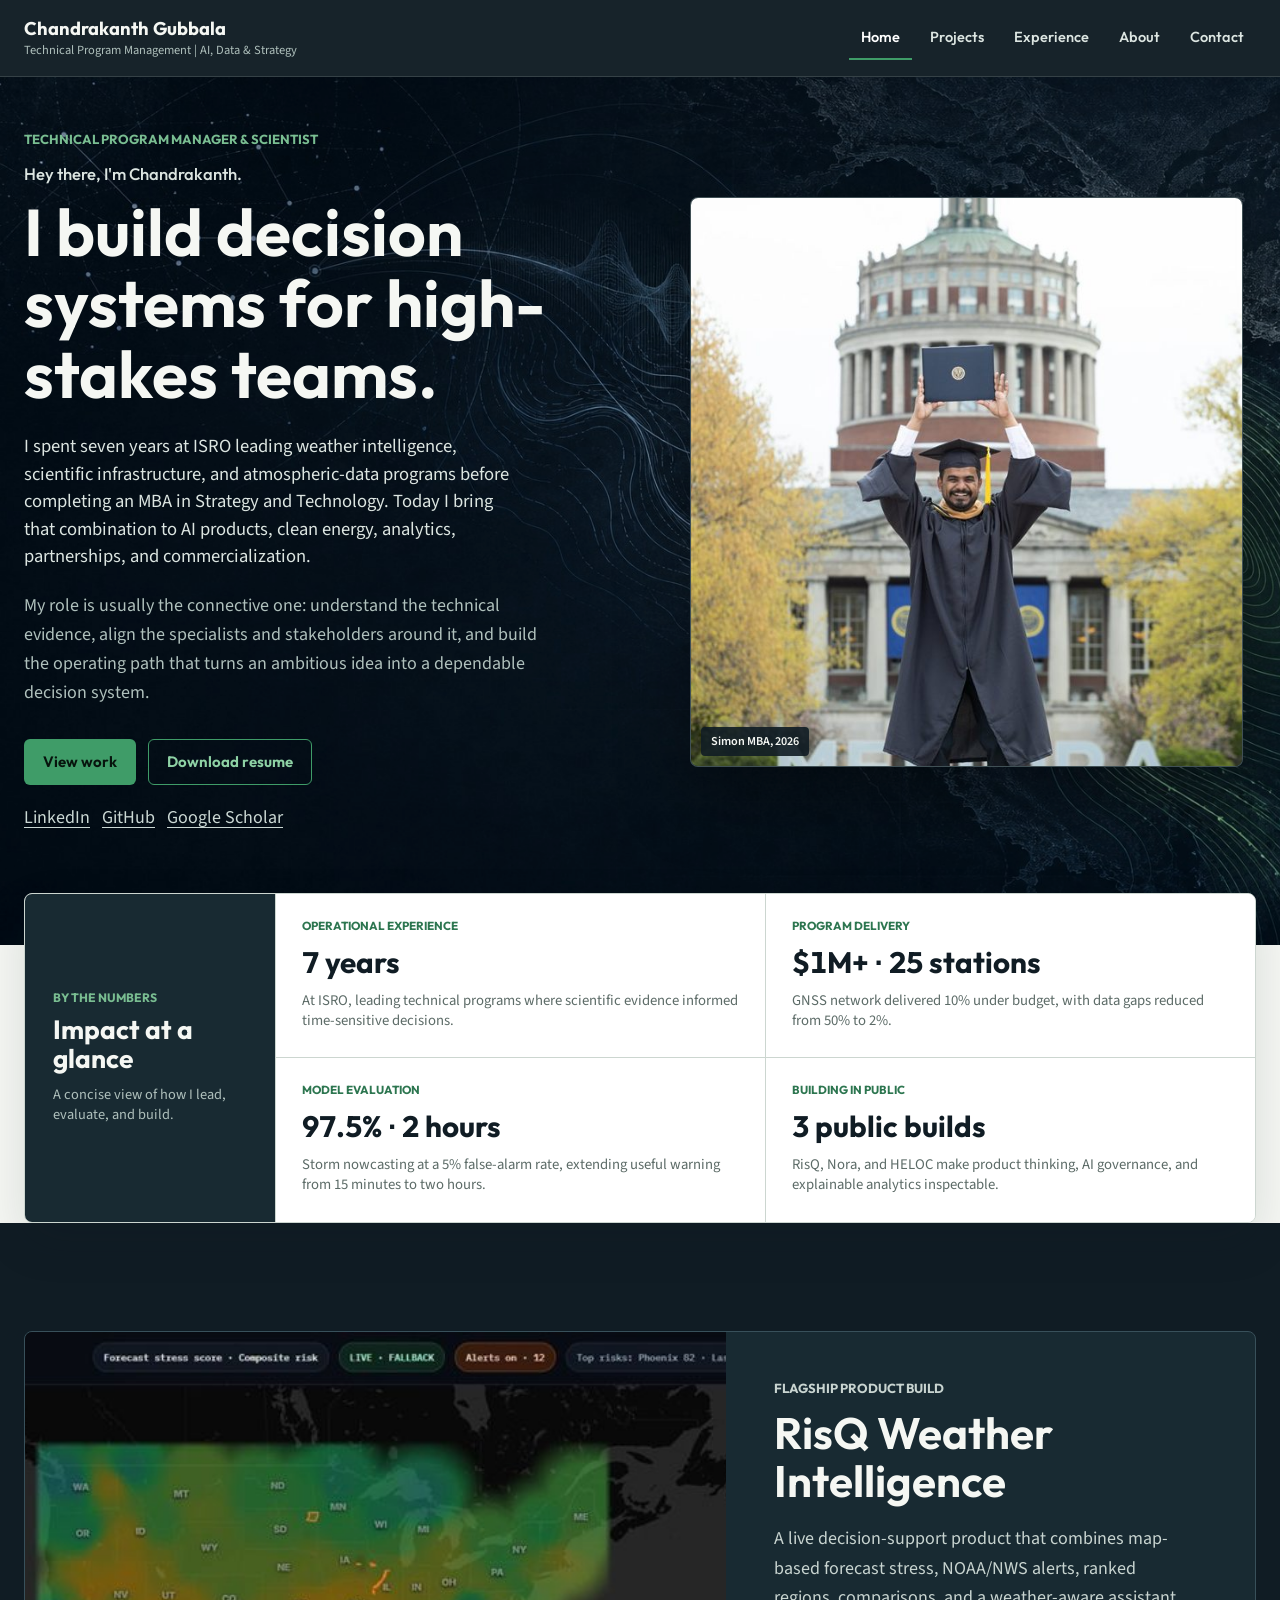
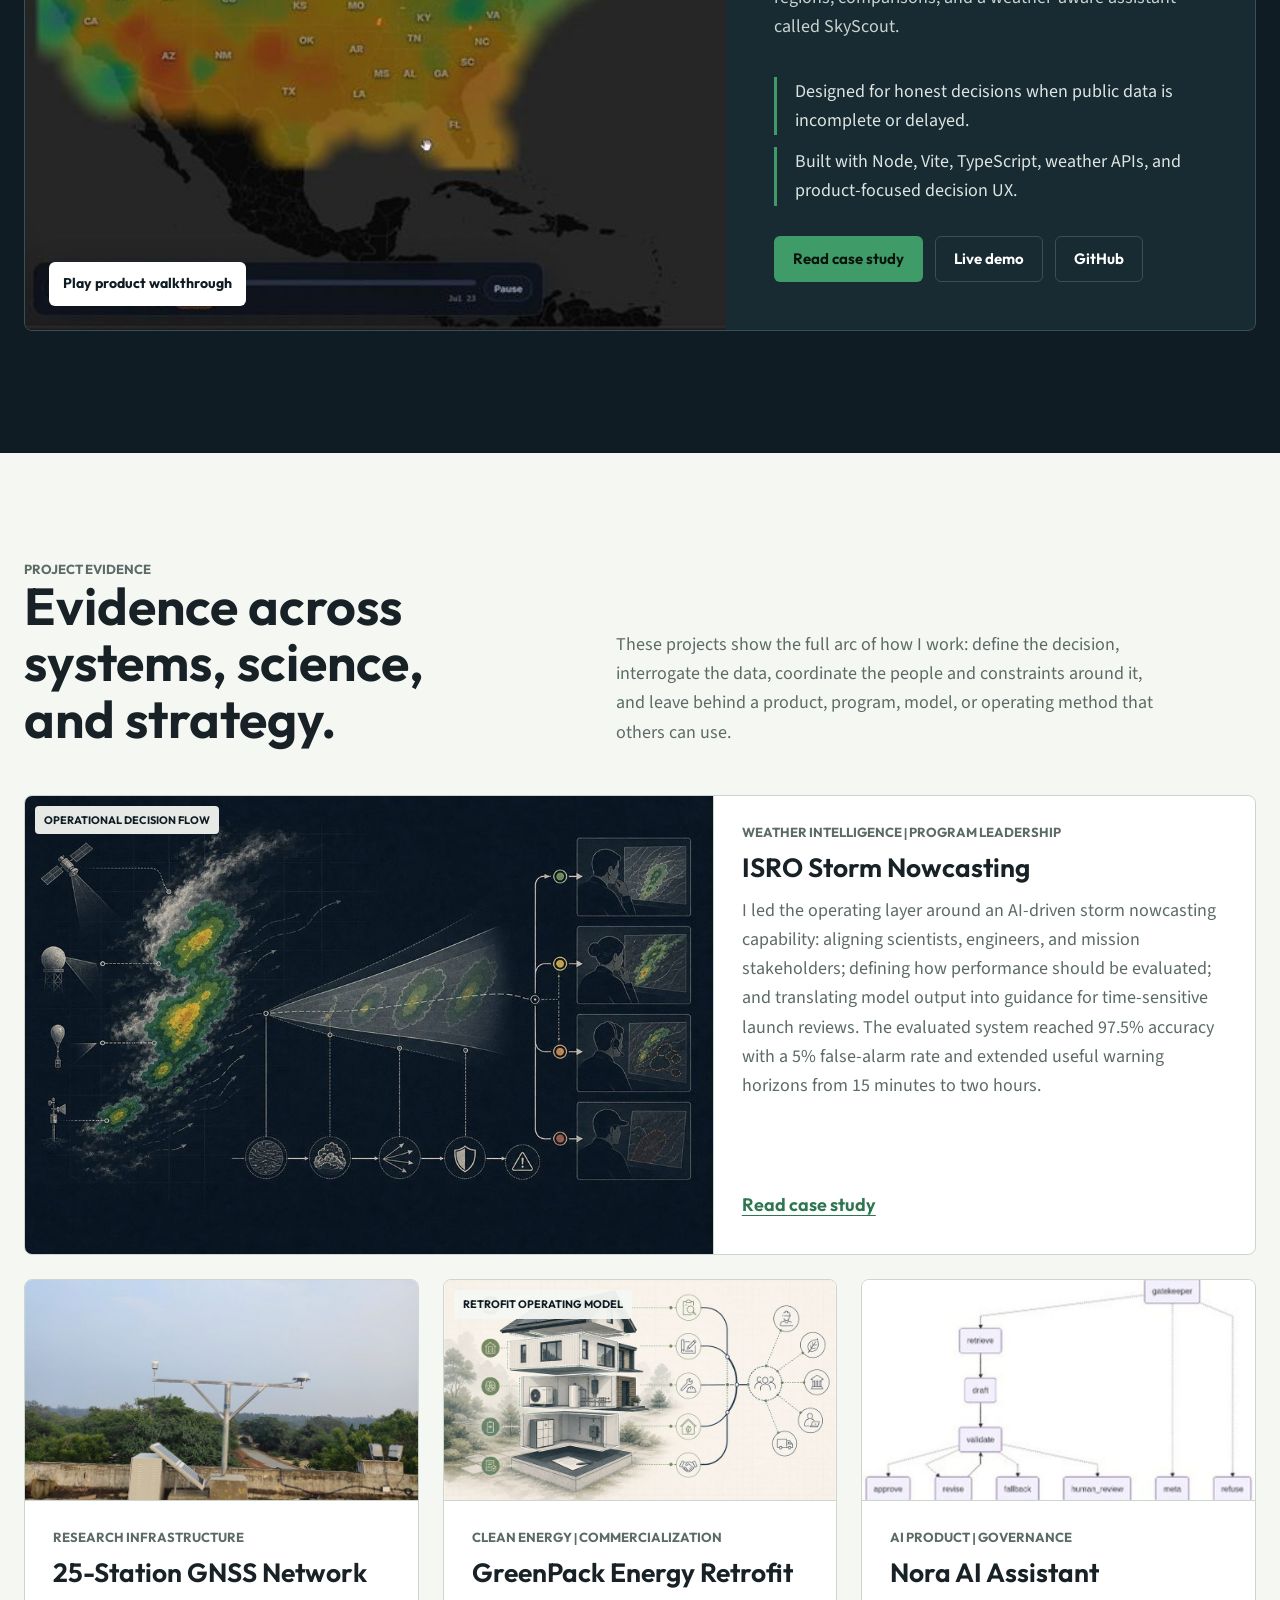
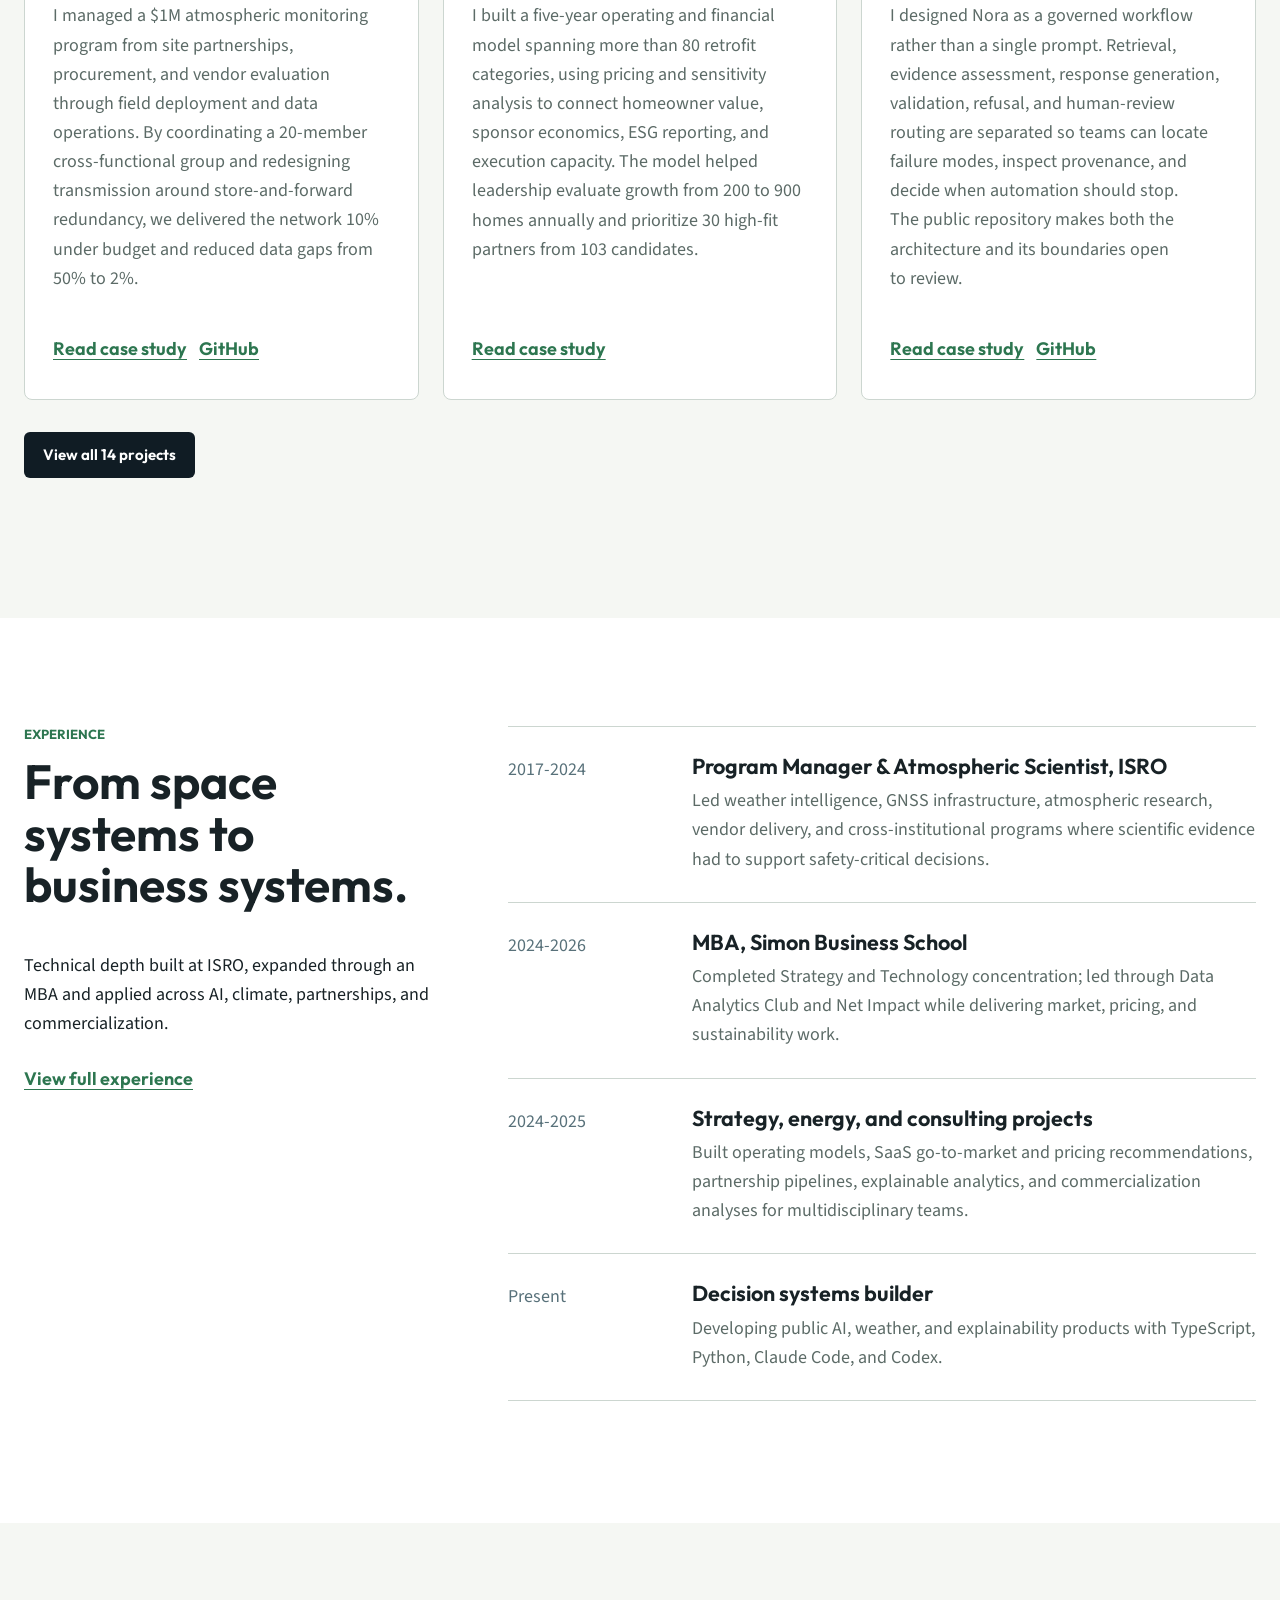
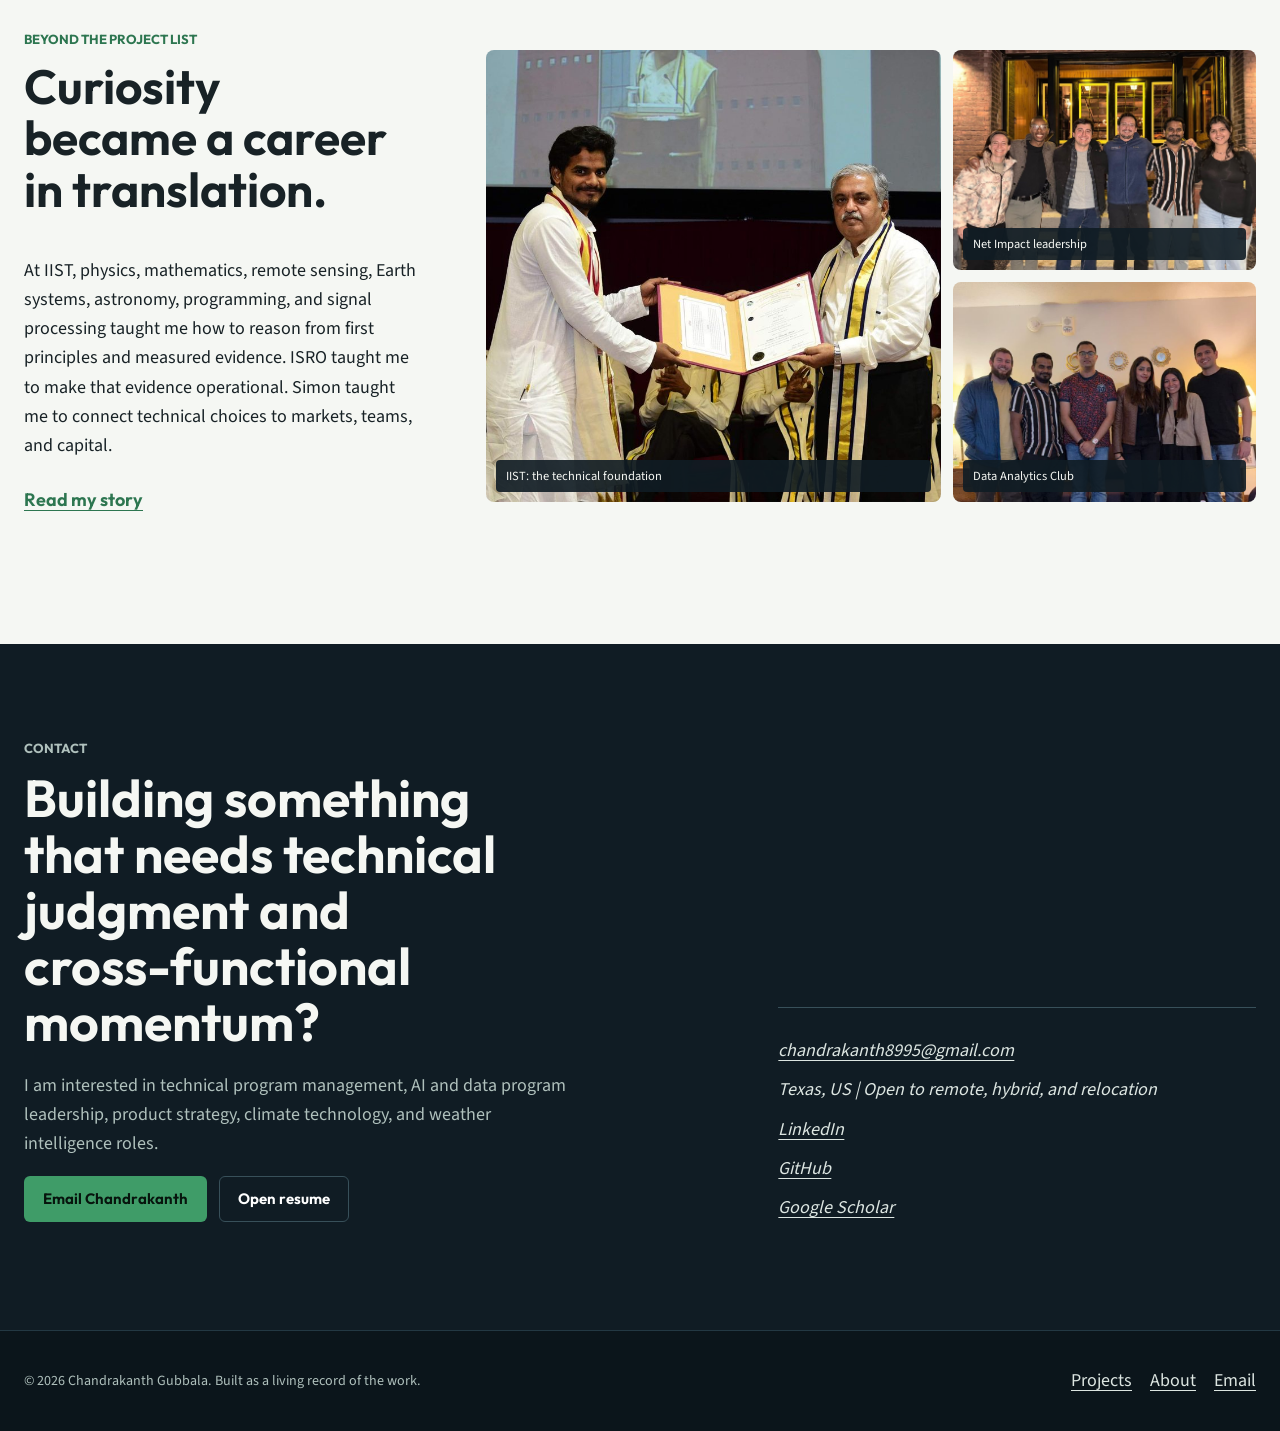
==== commit f87dad09: "Launch decision systems portfolio redesign" ====
--- a/index.html
+++ b/index.html
@@ -4,27 +4,27 @@
     <meta charset="utf-8">
     <meta name="viewport" content="width=device-width, initial-scale=1">
     <title>Chandrakanth Gubbala | Technical Programs, Strategy &amp; Execution</title>
-    <meta name="description" content="The portfolio of Chandrakanth Gubbala, a technical program manager and atmospheric scientist building decision systems across weather intelligence, AI, data, energy, and strategy.">
-    <link rel="canonical" href="https://chandrakanth-gubbala.github.io/">
+    <meta name="description" content="The portfolio of Chandrakanth Gubbala, a technical program manager and scientist building decision systems across weather intelligence, AI, data, energy, and strategy.">
+    <link rel="canonical" href="https://chandrakanth-gubbala.github.io/Chandrakanth-Gubbala-Portfolio/">
     <meta property="og:type" content="website">
     <meta property="og:title" content="Chandrakanth Gubbala | Decision Systems Portfolio">
     <meta property="og:description" content="Technical program leadership across weather intelligence, AI, data, clean energy, and strategy.">
-    <meta property="og:url" content="https://chandrakanth-gubbala.github.io/">
-    <meta property="og:image" content="https://chandrakanth-gubbala.github.io/assets/images/chandrakanth-og.jpg">
+    <meta property="og:url" content="https://chandrakanth-gubbala.github.io/Chandrakanth-Gubbala-Portfolio/">
+    <meta property="og:image" content="https://chandrakanth-gubbala.github.io/Chandrakanth-Gubbala-Portfolio/assets/images/chandrakanth-og.jpg">
     <meta name="twitter:card" content="summary_large_image">
     <meta name="theme-color" content="#101c24">
     <link rel="icon" href="favicon.png" type="image/png">
     <link rel="preload" href="assets/fonts/Outfit-Variable.woff2" as="font" type="font/woff2" crossorigin>
     <link rel="preload" href="assets/fonts/SourceSans3-Variable.woff2" as="font" type="font/woff2" crossorigin>
-    <link rel="stylesheet" href="styles.css?v=20260820b">
+    <link rel="stylesheet" href="styles.css?v=20260821">
     <script type="application/ld+json">
     {
       "@context": "https://schema.org",
       "@type": "Person",
       "name": "Chandrakanth Gubbala",
-      "url": "https://chandrakanth-gubbala.github.io/",
-      "image": "https://chandrakanth-gubbala.github.io/assets/images/portfolio/chandrakanth-graduation-portrait.jpg",
-      "jobTitle": "Technical Program Manager and Atmospheric Scientist",
+      "url": "https://chandrakanth-gubbala.github.io/Chandrakanth-Gubbala-Portfolio/",
+      "image": "https://chandrakanth-gubbala.github.io/Chandrakanth-Gubbala-Portfolio/assets/images/portfolio/chandrakanth-graduation-portrait.jpg",
+      "jobTitle": "Technical Program Manager and Scientist",
       "email": "mailto:chandrakanth8995@gmail.com",
       "alumniOf": [
         {"@type": "CollegeOrUniversity", "name": "University of Rochester, Simon Business School"},
@@ -38,13 +38,13 @@
     }
     </script>
 </head>
-<body>
+<body class="home-page">
     <a class="skip-link" href="#main">Skip to main content</a>
     <header class="site-header">
         <nav class="site-nav container" aria-label="Primary">
             <a class="brand" href="index.html" aria-label="Chandrakanth Gubbala, home">
                 <strong>Chandrakanth Gubbala</strong>
-                <span>Technical Programs | Strategy &amp; Execution</span>
+                <span>Technical Program Management | AI, Data &amp; Strategy</span>
             </a>
             <button class="menu-toggle" type="button" aria-expanded="false" aria-controls="primary-navigation" aria-label="Open navigation"><span></span></button>
             <ul class="nav-links" id="primary-navigation">
@@ -61,8 +61,9 @@
         <section class="hero">
             <div class="hero-grid container">
                 <div class="hero-copy">
-                    <p class="eyebrow">Technical Program Manager &amp; Atmospheric Scientist</p>
-                    <h1>Hey there, I'm Chandrakanth. I build decision systems for high-stakes teams.</h1>
+                    <p class="eyebrow">Technical Program Manager &amp; Scientist</p>
+                    <p class="hero-intro">Hey there, I'm Chandrakanth.</p>
+                    <h1>I build decision systems for high-stakes teams.</h1>
                     <p class="hero-lead">I spent seven years at ISRO leading weather intelligence, scientific infrastructure, and atmospheric-data programs before completing an MBA in Strategy and Technology. Today I bring that combination to AI products, clean energy, analytics, partnerships, and commercialization.</p>
                     <p class="hero-note">My role is usually the connective one: understand the technical evidence, align the specialists and stakeholders around it, and build the operating path that turns an ambitious idea into a dependable decision system.</p>
                     <div class="button-row">
@@ -75,29 +76,22 @@
                         <a href="https://scholar.google.com/citations?user=8GOHF-MAAAAJ&amp;hl=en" target="_blank" rel="noopener">Google Scholar</a>
                     </div>
                 </div>
-                <div class="hero-media" role="group" aria-label="Selected visual evidence">
+                <div class="hero-media" role="group" aria-label="Graduation portrait">
                     <button class="media-button hero-portrait" type="button" data-open-media data-media-type="image" data-media-src="assets/images/portfolio/chandrakanth-graduation-portrait.jpg" data-media-title="Simon Business School graduation" data-media-caption="MBA in Strategy and Technology, completed May 2026." data-media-alt="Chandrakanth Gubbala in graduation regalia at Simon Business School">
                         <img src="assets/images/portfolio/chandrakanth-graduation-portrait-display.jpg" width="640" height="862" alt="Chandrakanth Gubbala in graduation regalia at Simon Business School" fetchpriority="high" decoding="async">
                         <span class="media-caption">Simon MBA, 2026</span>
-                    </button>
-                    <button class="media-button hero-evidence hero-evidence-secondary" type="button" data-open-media data-media-type="image" data-media-src="assets/images/portfolio/risq-weather-dashboard.jpg" data-media-title="RisQ Weather Intelligence" data-media-caption="A live U.S. weather risk dashboard built around forecast stress, NOAA/NWS alerts, regional comparison, and SkyScout." data-media-alt="RisQ Weather Intelligence dashboard showing a weather risk map and regional data">
-                        <img src="assets/images/portfolio/risq-weather-dashboard-display.jpg" width="960" height="439" alt="RisQ Weather Intelligence dashboard showing a weather risk map and regional data" decoding="async">
-                        <span class="media-caption">RisQ live product</span>
-                    </button>
-                    <button class="media-button hero-evidence" type="button" data-open-media data-media-type="image" data-media-src="assets/images/portfolio/gnss-field-array.jpg" data-media-title="GNSS monitoring network" data-media-caption="Field infrastructure from a 25-station atmospheric monitoring program led at ISRO." data-media-alt="GNSS atmospheric monitoring equipment installed in a field">
-                        <img src="assets/images/portfolio/gnss-field-array-display.jpg" width="640" height="400" alt="GNSS atmospheric monitoring equipment installed in a field" decoding="async">
-                        <span class="media-caption">GNSS field program</span>
                     </button>
                 </div>
             </div>
         </section>
 
-        <aside class="proof-strip container" aria-label="Selected outcomes">
+        <aside class="proof-strip container" aria-label="Impact at a glance">
+            <div class="proof-strip-label"><span>By the numbers</span><strong>Impact at a glance</strong><p>A concise view of how I lead, evaluate, and build.</p></div>
             <div class="proof-grid">
-                <div class="proof-item"><strong>97.5%</strong><span>storm nowcasting accuracy in operational model evaluation</span></div>
-                <div class="proof-item"><strong>$1M+</strong><span>program scale across research infrastructure and partnerships</span></div>
-                <div class="proof-item"><strong>25</strong><span>GNSS stations deployed across a resilient monitoring network</span></div>
-                <div class="proof-item"><strong>1 live</strong><span>weather intelligence product available to explore today</span></div>
+                <article class="proof-item"><span class="proof-context">Operational experience</span><strong>7 years</strong><p>At ISRO, leading technical programs where scientific evidence informed time-sensitive decisions.</p></article>
+                <article class="proof-item"><span class="proof-context">Program delivery</span><strong>$1M+ · 25 stations</strong><p>GNSS network delivered 10% under budget, with data gaps reduced from 50% to 2%.</p></article>
+                <article class="proof-item"><span class="proof-context">Model evaluation</span><strong>97.5% · 2 hours</strong><p>Storm nowcasting at a 5% false-alarm rate, extending useful warning from 15 minutes to two hours.</p></article>
+                <article class="proof-item"><span class="proof-context">Building in public</span><strong>3 public builds</strong><p>RisQ, Nora, and HELOC make product thinking, AI governance, and explainable analytics inspectable.</p></article>
             </div>
         </aside>
 
--- a/styles.css
+++ b/styles.css
@@ -449,3 +449,326 @@
     html { scroll-behavior: auto; }
     *, *::before, *::after { scroll-behavior: auto !important; transition-duration: 0.01ms !important; animation-duration: 0.01ms !important; animation-iteration-count: 1 !important; }
 }
+
+/* Decision Observatory local concept */
+.page-hero, .case-hero {
+    background-color: var(--night);
+    background-image: url("assets/images/portfolio/decision-observatory-field.jpg");
+    background-position: center;
+    background-size: cover;
+    background-blend-mode: soft-light;
+}
+
+.home-page .hero {
+    position: relative;
+    min-height: calc(100dvh - var(--nav-height) - 24px);
+    isolation: isolate;
+    padding: 54px 0 112px;
+    background: #07141b;
+}
+.home-page .hero::before {
+    position: absolute;
+    inset: 0;
+    z-index: -1;
+    background: url("assets/images/portfolio/decision-observatory-field.jpg") center / cover no-repeat;
+    content: "";
+    opacity: 0.78;
+    transform: scale(1.015);
+    animation: observatory-drift 24s ease-in-out infinite alternate;
+}
+.home-page .hero-grid {
+    grid-template-columns: minmax(0, 0.9fr) minmax(500px, 1.1fr);
+    gap: 36px;
+}
+.home-page .hero-copy { position: relative; z-index: 4; max-width: 690px; }
+.home-page .hero-intro {
+    margin: 0 0 8px;
+    color: #dce5e1;
+    font-family: "Outfit", sans-serif;
+    font-size: 1.04rem;
+    font-weight: 520;
+}
+.home-page .hero h1 { max-width: 12ch; font-size: 66px; }
+.home-page .hero-lead { max-width: 55ch; }
+.home-page .hero-note { max-width: 57ch; }
+.home-page .hero .button-secondary { border-color: var(--accent); color: #8ed2a5; }
+.home-page .hero-media { min-height: 570px; }
+.home-page .hero-portrait {
+    inset: 0 2% 0 14%;
+    z-index: 1;
+    border-color: rgba(204, 214, 208, 0.22);
+    box-shadow: 0 30px 70px rgba(0, 0, 0, 0.34);
+}
+.home-page .hero-portrait img { object-position: center 28%; }
+.home-page .selected-work { grid-template-columns: repeat(3, minmax(0, 1fr)); }
+.home-page .project-card-wide {
+    grid-column: 1 / -1;
+    grid-row: auto;
+    display: grid;
+    grid-template-columns: minmax(0, 1.12fr) minmax(320px, 0.88fr);
+}
+.home-page .project-card-wide .project-card-media {
+    min-height: 390px;
+    aspect-ratio: auto;
+    border-right: 1px solid var(--line);
+    border-bottom: 0;
+}
+.home-page .proof-strip {
+    display: grid;
+    grid-template-columns: 250px minmax(0, 1fr);
+    margin-top: -52px;
+    overflow: hidden;
+    background: var(--surface);
+    border: 1px solid var(--line);
+    border-radius: var(--radius);
+    box-shadow: var(--shadow);
+}
+.home-page .proof-strip-label {
+    display: flex;
+    flex-direction: column;
+    justify-content: center;
+    margin: 0;
+    padding: 28px;
+    background: var(--night-soft);
+    color: var(--paper);
+}
+.home-page .proof-strip-label > span {
+    color: #79bd91;
+    font-family: "Outfit", sans-serif;
+    font-size: 0.76rem;
+    font-weight: 720;
+    line-height: 1.35;
+    text-transform: uppercase;
+}
+.home-page .proof-strip-label > strong { margin-top: 10px; font-family: "Outfit", sans-serif; font-size: 1.65rem; line-height: 1.08; }
+.home-page .proof-strip-label > p { margin: 12px 0 0; color: #afc0bc; font-size: 0.9rem; line-height: 1.4; }
+.home-page .proof-grid { grid-template-columns: repeat(2, minmax(0, 1fr)); border: 0; border-left: 1px solid var(--line); border-radius: 0; box-shadow: none; }
+.home-page .proof-item { position: relative; min-height: 164px; padding: 24px 26px; border-right: 0; border-bottom: 1px solid var(--line); }
+.home-page .proof-item:nth-child(odd) { border-right: 1px solid var(--line); }
+.home-page .proof-item:nth-last-child(-n + 2) { border-bottom: 0; }
+.home-page .proof-context {
+    margin: 0 0 14px;
+    color: var(--accent-dark);
+    font-family: "Outfit", sans-serif;
+    font-size: 0.73rem;
+    font-weight: 720;
+    line-height: 1.3;
+    text-transform: uppercase;
+}
+.home-page .proof-item strong { font-size: 1.85rem; line-height: 1.08; }
+.home-page .proof-item p { margin: 12px 0 0; color: var(--muted); font-size: 0.92rem; line-height: 1.4; }
+
+.projects-page .page-hero {
+    position: relative;
+    overflow: hidden;
+    padding: 84px 0 72px;
+    background-color: #07141b;
+    background-image:
+        linear-gradient(90deg, rgba(7, 20, 27, 0.94) 0%, rgba(7, 20, 27, 0.62) 52%, rgba(7, 20, 27, 0.12) 100%),
+        url("assets/images/portfolio/decision-observatory-field.jpg");
+    background-position: center;
+    background-size: cover;
+    color: var(--paper);
+}
+.projects-page .page-hero::after { display: none; }
+.projects-page .page-heading { position: relative; z-index: 1; grid-template-columns: minmax(0, 1.15fr) minmax(22rem, 0.85fr); }
+.projects-page .page-heading h1 { max-width: 14ch; font-size: 68px; }
+.projects-page .page-hero .eyebrow { color: #79bd91; }
+.projects-page .page-hero .page-heading > p { color: #cbd8d4; }
+.projects-page .filter-bar { background: rgba(245, 247, 243, 0.97); }
+.projects-page .filter-controls { gap: 24px; }
+.projects-page .filter-button {
+    min-height: 44px;
+    padding: 8px 2px;
+    background: transparent;
+    border: 0;
+    border-bottom: 2px solid transparent;
+    border-radius: 0;
+}
+.projects-page .filter-button[aria-pressed="true"] { background: transparent; border-bottom-color: var(--accent); color: var(--night); }
+.work-canvas {
+    position: relative;
+    background-color: var(--paper);
+    background-image:
+        linear-gradient(rgba(88, 113, 122, 0.07) 1px, transparent 1px),
+        linear-gradient(90deg, rgba(88, 113, 122, 0.07) 1px, transparent 1px);
+    background-size: 48px 48px;
+}
+.work-canvas::before {
+    position: absolute;
+    inset: 0;
+    background: url("assets/images/portfolio/decision-observatory-field.jpg") 82% 0 / 760px auto no-repeat;
+    content: "";
+    opacity: 0.035;
+    pointer-events: none;
+}
+.projects-page .work-grid { position: relative; grid-template-columns: repeat(2, minmax(0, 1fr)); gap: 42px 28px; }
+.projects-page .project-card {
+    overflow: visible;
+    background: transparent;
+    border: 0;
+    border-top: 1px solid var(--line);
+    border-radius: 0;
+}
+.projects-page .project-card:hover { border-color: var(--accent); box-shadow: none; transform: translateY(-2px); }
+.projects-page .project-card-featured {
+    grid-column: 1 / -1;
+    grid-row: auto;
+    display: grid;
+    grid-template-columns: minmax(0, 1.14fr) minmax(360px, 0.86fr);
+    overflow: hidden;
+    background: var(--night-soft);
+    color: var(--paper);
+    border: 1px solid var(--line-dark);
+    border-radius: 6px;
+}
+.projects-page .project-card-featured:hover { border-color: #4c765f; box-shadow: 0 16px 44px rgba(7, 20, 27, 0.14); transform: none; }
+.projects-page .project-card-media { border: 0; border-radius: 6px; }
+.projects-page .project-card-featured .project-card-media { min-height: 430px; aspect-ratio: auto; border-radius: 0; }
+.projects-page .project-card-evidence .project-card-media { aspect-ratio: 16 / 8; }
+.projects-page .project-card-copy { padding: 24px 6px 34px; }
+.projects-page .project-card-featured .project-card-copy { justify-content: center; padding: 40px; }
+.projects-page .project-card-featured .project-domain { color: #79bd91; }
+.projects-page .project-card-featured p { color: #cbd8d4; }
+.projects-page .project-card-featured .project-card-link { color: var(--paper); }
+.projects-page .project-card-featured .project-actions { border-top-color: var(--line-dark); }
+.projects-page .project-card-featured .project-actions a { color: #8ed2a5; }
+.projects-page .project-card-featured h2 { font-size: 2.1rem; }
+.projects-page .project-card h2 { font-size: 1.55rem; }
+.projects-page .project-actions { border-top: 1px solid var(--line); }
+
+.about-observatory {
+    position: relative;
+    overflow: hidden;
+    background: var(--night);
+    color: var(--paper);
+    isolation: isolate;
+}
+.about-observatory::before {
+    position: absolute;
+    inset: 0 42% 170px 0;
+    z-index: -1;
+    background: url("assets/images/portfolio/decision-observatory-field.jpg") center / cover no-repeat;
+    content: "";
+    opacity: 0.62;
+}
+.about-observatory-grid {
+    display: grid;
+    grid-template-columns: minmax(330px, 0.78fr) minmax(520px, 1.22fr);
+    min-height: 650px;
+    gap: 0;
+    align-items: stretch;
+}
+.about-observatory-copy { display: flex; flex-direction: column; justify-content: center; padding: 78px 56px 86px 0; }
+.about-observatory-copy .eyebrow { color: #79bd91; }
+.about-observatory-copy h1 {
+    max-width: 10ch;
+    margin-bottom: 26px;
+    font-family: Georgia, "Times New Roman", serif;
+    font-size: 72px;
+    font-weight: 400;
+    line-height: 1.03;
+}
+.about-observatory-copy > p:last-child { max-width: 40ch; margin-bottom: 0; color: #dce5e1; font-size: 1.16rem; }
+.about-ceremony { width: 100%; min-height: 650px; border: 0; border-radius: 0; }
+.about-ceremony img { object-position: 62% center; }
+.about-trajectory-shell { position: relative; z-index: 2; background: var(--paper); color: var(--ink); border-bottom: 1px solid var(--line); }
+.about-trajectory { position: relative; display: grid; grid-template-columns: repeat(4, 1fr); gap: 30px; padding: 28px 0 32px; }
+.about-trajectory::before { position: absolute; top: 39px; left: 0; right: 0; height: 1px; background: var(--line); content: ""; }
+.about-trajectory article { position: relative; padding-top: 24px; }
+.about-trajectory article::before { position: absolute; top: 7px; left: 0; width: 11px; height: 11px; background: var(--accent); border: 2px solid var(--paper); border-radius: 50%; box-shadow: 0 0 0 1px var(--accent-dark); content: ""; }
+.about-trajectory span { color: var(--accent-dark); font-family: "Outfit", sans-serif; font-size: 0.84rem; font-weight: 720; text-transform: uppercase; }
+.about-trajectory p { max-width: 26ch; margin: 6px 0 0; color: var(--muted); font-size: 0.9rem; line-height: 1.4; }
+.about-thesis { background: var(--paper); }
+.about-thesis-grid { display: grid; grid-template-columns: minmax(280px, 0.78fr) minmax(0, 1.22fr); gap: 72px; align-items: start; }
+.about-thesis h2 { max-width: 12ch; font-size: 52px; }
+.about-thesis-grid > div:last-child { max-width: 68ch; }
+.about-page .story-chapter { position: relative; }
+.about-page .story-chapter::before { position: absolute; left: 0; top: -1px; width: 56px; height: 3px; background: var(--accent); content: ""; }
+
+@keyframes observatory-drift {
+    from { transform: scale(1.015) translate3d(0, 0, 0); }
+    to { transform: scale(1.03) translate3d(-0.5%, -0.35%, 0); }
+}
+
+@media (max-width: 1100px) {
+    .home-page .hero-grid { grid-template-columns: minmax(0, 0.95fr) minmax(430px, 1.05fr); }
+    .home-page .hero h1 { font-size: 58px; }
+    .about-observatory-grid { grid-template-columns: minmax(300px, 0.85fr) minmax(440px, 1.15fr); }
+    .about-observatory-copy h1 { font-size: 62px; }
+}
+
+@media (max-width: 900px) {
+    .home-page .hero { padding-bottom: 90px; }
+    .home-page .hero-grid, .about-observatory-grid, .about-thesis-grid { grid-template-columns: 1fr; }
+    .home-page .hero-media { min-height: 560px; }
+    .home-page .hero-portrait { left: 18%; right: 4%; }
+    .home-page .project-card-wide {
+        grid-column: auto;
+        display: flex;
+    }
+    .home-page .project-card-wide .project-card-media {
+        min-height: 0;
+        aspect-ratio: 16 / 9;
+        border-right: 0;
+        border-bottom: 1px solid var(--line);
+    }
+    .home-page .proof-strip { grid-template-columns: 1fr; }
+    .home-page .proof-strip-label { min-height: 72px; padding: 18px 24px; }
+    .home-page .proof-grid { border-top: 1px solid var(--line); border-left: 0; }
+    .projects-page .page-heading { grid-template-columns: 1fr; }
+    .projects-page .work-grid { grid-template-columns: 1fr; }
+    .projects-page .project-card-featured {
+        grid-column: auto;
+        grid-row: auto;
+        display: flex;
+    }
+    .projects-page .project-card-featured .project-card-media {
+        min-height: 0;
+        aspect-ratio: 16 / 9;
+    }
+    .projects-page .project-card-featured .project-card-copy { padding: 30px; }
+    .about-observatory::before { inset: 0 0 45% 0; }
+    .about-observatory-copy { min-height: 470px; padding: 72px 0; }
+    .about-ceremony { min-height: 520px; }
+    .about-trajectory { grid-template-columns: repeat(2, 1fr); }
+    .about-trajectory::before { display: none; }
+    .about-thesis-grid { gap: 28px; }
+}
+
+@media (max-width: 640px) {
+    .home-page .hero { padding: 38px 0 66px; }
+    .home-page .hero::before { background-position: 58% center; opacity: 0.64; }
+    .home-page .hero-intro { font-size: 0.96rem; }
+    .home-page .hero h1 { max-width: 12ch; font-size: 40px; }
+    .home-page .hero-media { min-height: 390px; }
+    .home-page .hero-portrait { inset: 0 7%; }
+    .home-page .proof-strip { margin-top: -26px; }
+    .home-page .proof-strip-label { min-height: 0; padding: 24px; }
+    .home-page .proof-grid { grid-template-columns: 1fr; }
+    .home-page .proof-item { min-height: 0; padding: 22px 24px; border-right: 0; border-bottom: 1px solid var(--line); }
+    .home-page .proof-item:nth-child(odd) { border-right: 0; }
+    .home-page .proof-item:nth-last-child(-n + 2) { border-bottom: 1px solid var(--line); }
+    .home-page .proof-item:last-child { border-bottom: 0; }
+    .home-page .proof-item strong { font-size: 1.65rem; }
+    .projects-page .page-hero { padding: 60px 0 54px; }
+    .projects-page .page-hero { background-position: 62% center; }
+    .projects-page .page-heading h1 { font-size: 42px; }
+    .projects-page .filter-controls {
+        flex-wrap: wrap;
+        gap: 4px 16px;
+        overflow-x: visible;
+    }
+    .projects-page .filter-button { min-height: 40px; }
+    .projects-page .project-card-featured .project-card-media, .projects-page .project-card-evidence .project-card-media { aspect-ratio: 16 / 9; }
+    .about-observatory-copy { min-height: 430px; padding: 58px 0 64px; }
+    .about-observatory-copy h1 { max-width: 9ch; font-size: 48px; }
+    .about-observatory-copy > p:last-child { font-size: 1rem; }
+    .about-ceremony { min-height: 360px; }
+    .about-ceremony img { object-position: 67% center; }
+    .about-trajectory { grid-template-columns: 1fr; gap: 0; padding: 18px 0 22px; }
+    .about-trajectory article { padding: 18px 0 18px 24px; border-bottom: 1px solid var(--line); }
+    .about-trajectory article:last-child { border-bottom: 0; }
+    .about-trajectory article::before { top: 24px; }
+    .about-thesis h2 { font-size: 38px; }
+}
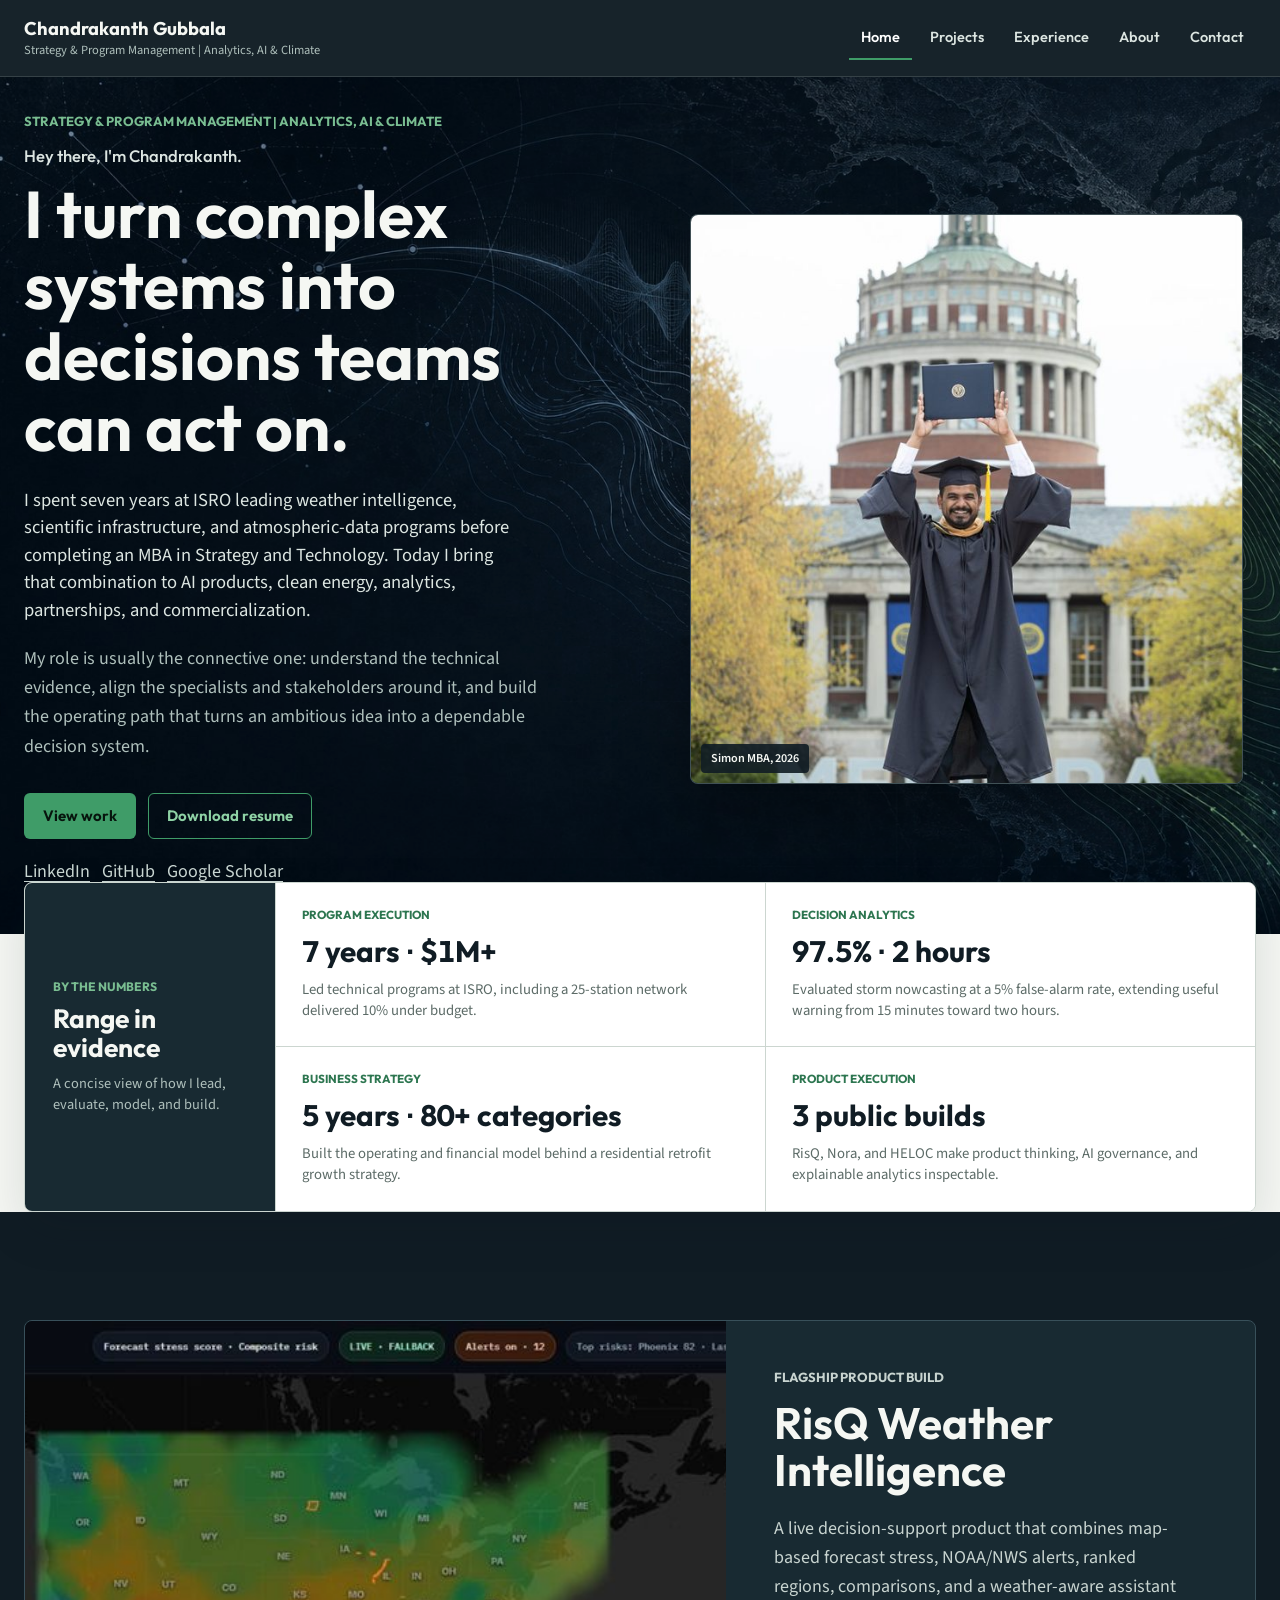
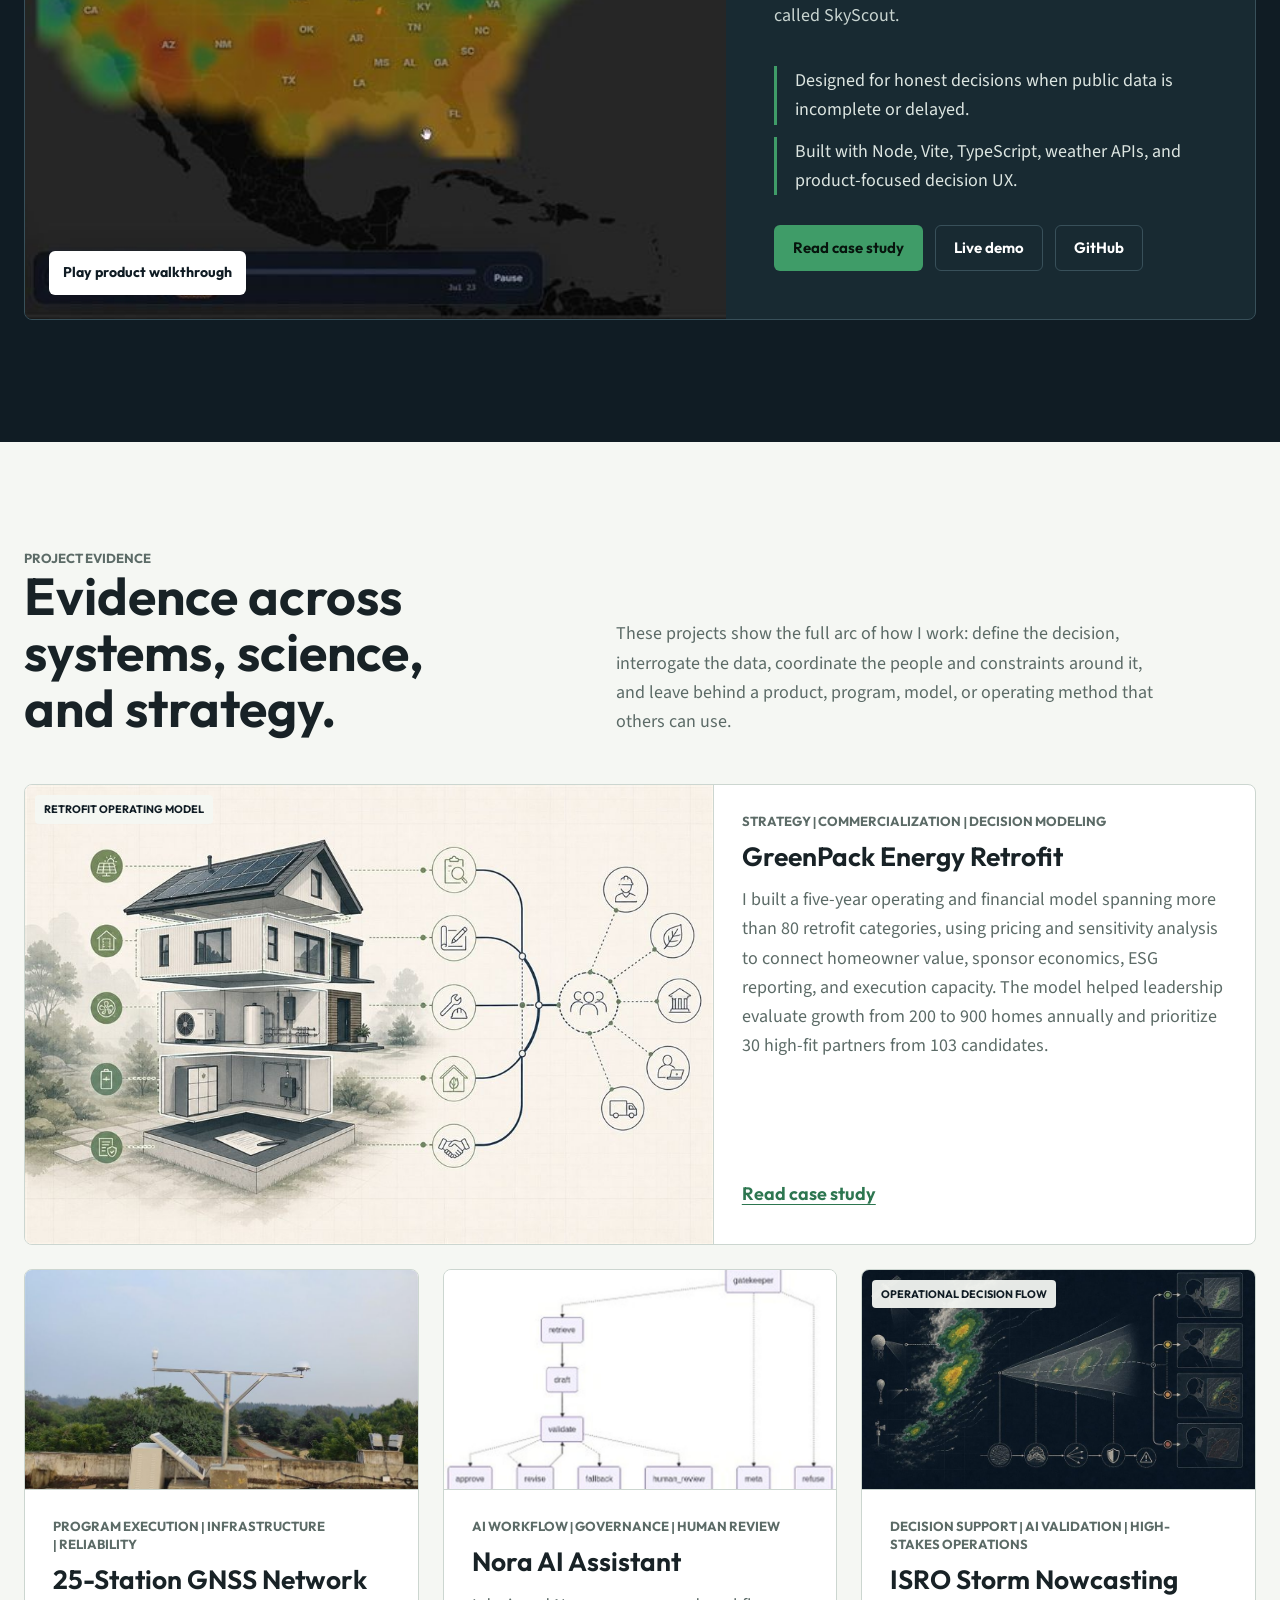
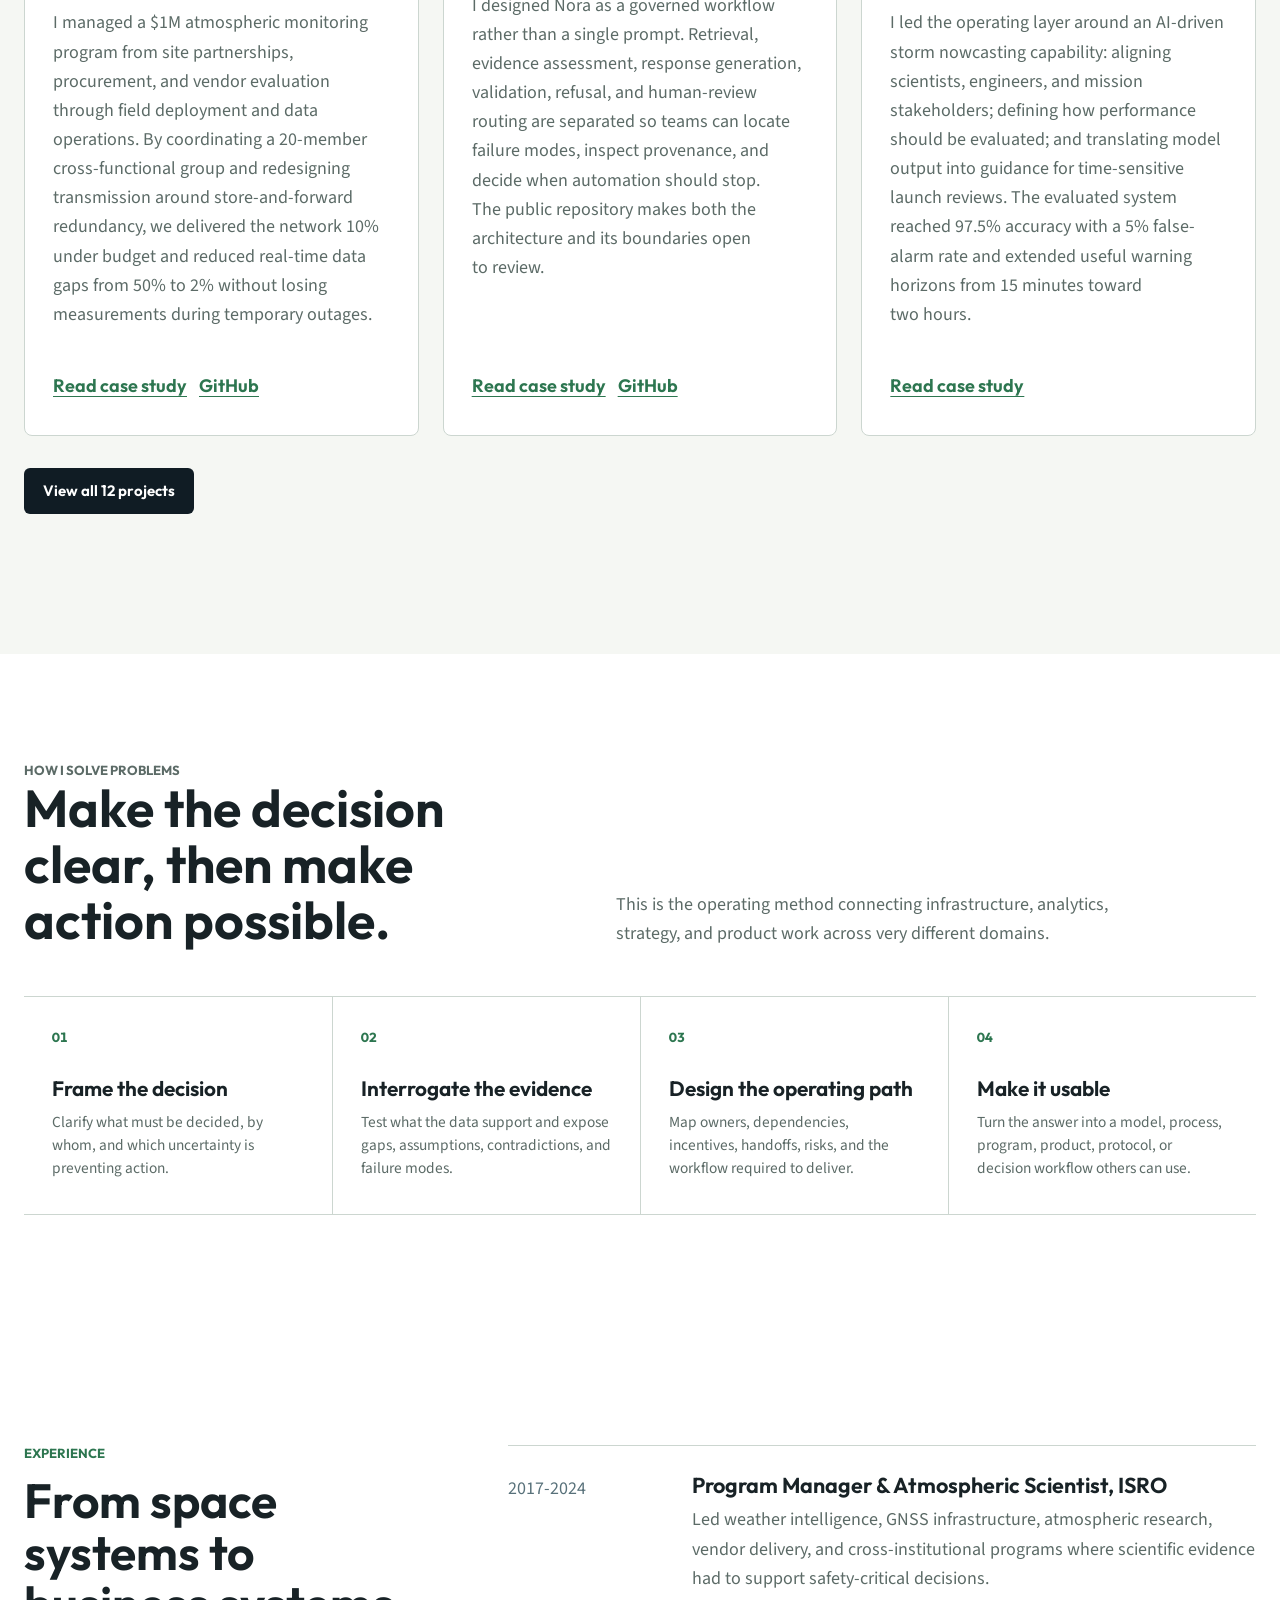
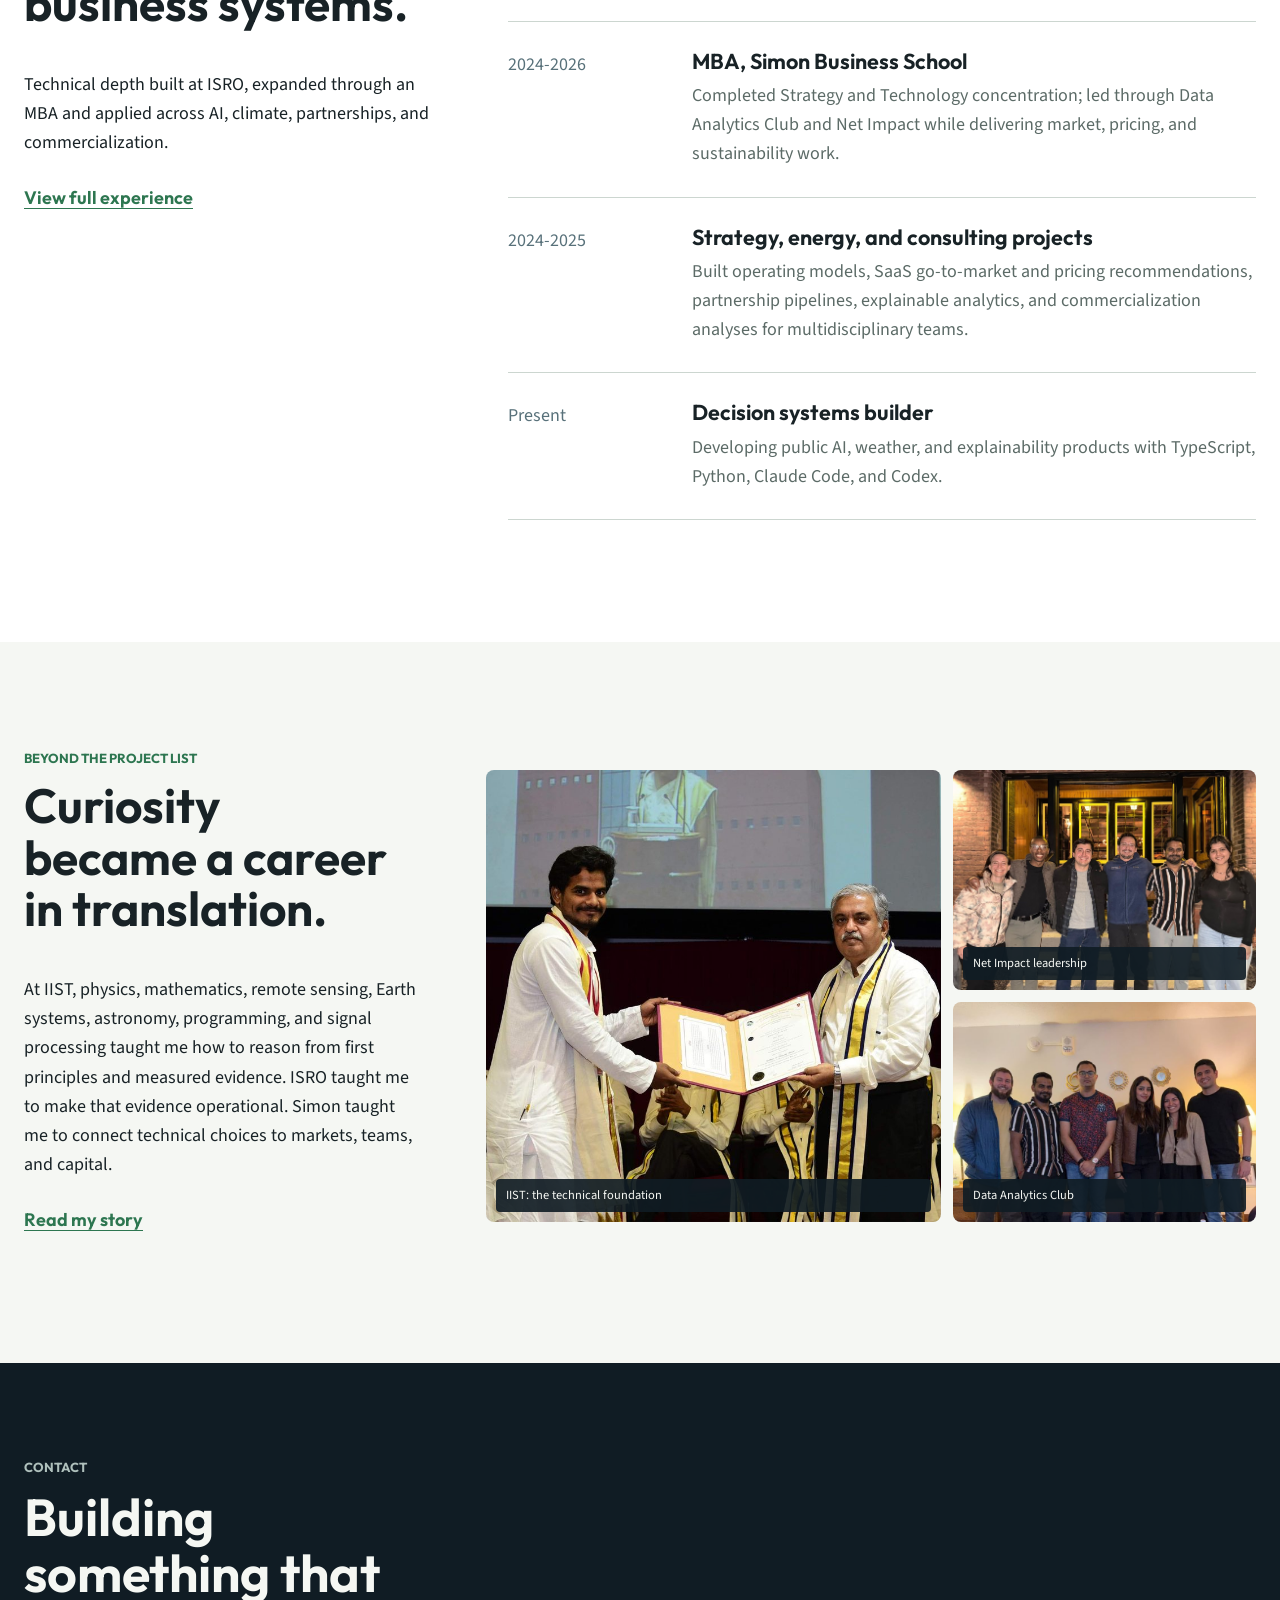
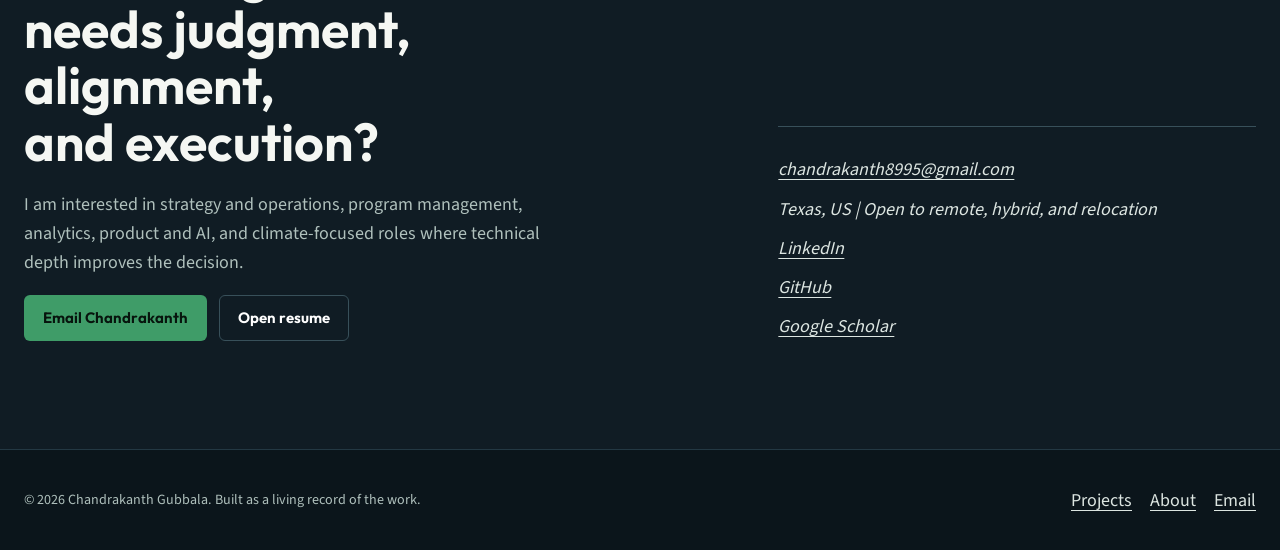
==== commit 7534c22c: "Refine portfolio positioning and project architecture" ====
--- a/index.html
+++ b/index.html
@@ -3,20 +3,20 @@
 <head>
     <meta charset="utf-8">
     <meta name="viewport" content="width=device-width, initial-scale=1">
-    <title>Chandrakanth Gubbala | Technical Programs, Strategy &amp; Execution</title>
-    <meta name="description" content="The portfolio of Chandrakanth Gubbala, a technical program manager and scientist building decision systems across weather intelligence, AI, data, energy, and strategy.">
+    <title>Chandrakanth Gubbala | Strategy, Programs &amp; Decision Systems</title>
+    <meta name="description" content="Chandrakanth Gubbala is a strategy and program operator who turns complex technical, analytical, and commercial systems into decisions teams can act on.">
     <link rel="canonical" href="https://chandrakanth-gubbala.github.io/Chandrakanth-Gubbala-Portfolio/">
     <meta property="og:type" content="website">
-    <meta property="og:title" content="Chandrakanth Gubbala | Decision Systems Portfolio">
-    <meta property="og:description" content="Technical program leadership across weather intelligence, AI, data, clean energy, and strategy.">
+    <meta property="og:title" content="Chandrakanth Gubbala | Strategy &amp; Program Management">
+    <meta property="og:description" content="Turning complex systems into decisions teams can act on across analytics, AI, climate, and technical programs.">
     <meta property="og:url" content="https://chandrakanth-gubbala.github.io/Chandrakanth-Gubbala-Portfolio/">
-    <meta property="og:image" content="https://chandrakanth-gubbala.github.io/Chandrakanth-Gubbala-Portfolio/assets/images/chandrakanth-og.jpg">
+    <meta property="og:image" content="https://chandrakanth-gubbala.github.io/Chandrakanth-Gubbala-Portfolio/assets/images/portfolio/chandrakanth-graduation-portrait.jpg">
     <meta name="twitter:card" content="summary_large_image">
     <meta name="theme-color" content="#101c24">
     <link rel="icon" href="favicon.png" type="image/png">
     <link rel="preload" href="assets/fonts/Outfit-Variable.woff2" as="font" type="font/woff2" crossorigin>
     <link rel="preload" href="assets/fonts/SourceSans3-Variable.woff2" as="font" type="font/woff2" crossorigin>
-    <link rel="stylesheet" href="styles.css?v=20260821">
+    <link rel="stylesheet" href="styles.css?v=20260822">
     <script type="application/ld+json">
     {
       "@context": "https://schema.org",
@@ -24,7 +24,7 @@
       "name": "Chandrakanth Gubbala",
       "url": "https://chandrakanth-gubbala.github.io/Chandrakanth-Gubbala-Portfolio/",
       "image": "https://chandrakanth-gubbala.github.io/Chandrakanth-Gubbala-Portfolio/assets/images/portfolio/chandrakanth-graduation-portrait.jpg",
-      "jobTitle": "Technical Program Manager and Scientist",
+      "jobTitle": "Strategy and Program Management Leader",
       "email": "mailto:chandrakanth8995@gmail.com",
       "alumniOf": [
         {"@type": "CollegeOrUniversity", "name": "University of Rochester, Simon Business School"},
@@ -44,7 +44,7 @@
         <nav class="site-nav container" aria-label="Primary">
             <a class="brand" href="index.html" aria-label="Chandrakanth Gubbala, home">
                 <strong>Chandrakanth Gubbala</strong>
-                <span>Technical Program Management | AI, Data &amp; Strategy</span>
+                <span>Strategy &amp; Program Management | Analytics, AI &amp; Climate</span>
             </a>
             <button class="menu-toggle" type="button" aria-expanded="false" aria-controls="primary-navigation" aria-label="Open navigation"><span></span></button>
             <ul class="nav-links" id="primary-navigation">
@@ -61,9 +61,9 @@
         <section class="hero">
             <div class="hero-grid container">
                 <div class="hero-copy">
-                    <p class="eyebrow">Technical Program Manager &amp; Scientist</p>
+                    <p class="eyebrow">Strategy &amp; Program Management | Analytics, AI &amp; Climate</p>
                     <p class="hero-intro">Hey there, I'm Chandrakanth.</p>
-                    <h1>I build decision systems for high-stakes teams.</h1>
+                    <h1>I turn complex systems into decisions teams can act on.</h1>
                     <p class="hero-lead">I spent seven years at ISRO leading weather intelligence, scientific infrastructure, and atmospheric-data programs before completing an MBA in Strategy and Technology. Today I bring that combination to AI products, clean energy, analytics, partnerships, and commercialization.</p>
                     <p class="hero-note">My role is usually the connective one: understand the technical evidence, align the specialists and stakeholders around it, and build the operating path that turns an ambitious idea into a dependable decision system.</p>
                     <div class="button-row">
@@ -85,13 +85,13 @@
             </div>
         </section>
 
-        <aside class="proof-strip container" aria-label="Impact at a glance">
-            <div class="proof-strip-label"><span>By the numbers</span><strong>Impact at a glance</strong><p>A concise view of how I lead, evaluate, and build.</p></div>
+        <aside class="proof-strip container" aria-label="Evidence across four capabilities">
+            <div class="proof-strip-label"><span>By the numbers</span><strong>Range in evidence</strong><p>A concise view of how I lead, evaluate, model, and build.</p></div>
             <div class="proof-grid">
-                <article class="proof-item"><span class="proof-context">Operational experience</span><strong>7 years</strong><p>At ISRO, leading technical programs where scientific evidence informed time-sensitive decisions.</p></article>
-                <article class="proof-item"><span class="proof-context">Program delivery</span><strong>$1M+ · 25 stations</strong><p>GNSS network delivered 10% under budget, with data gaps reduced from 50% to 2%.</p></article>
-                <article class="proof-item"><span class="proof-context">Model evaluation</span><strong>97.5% · 2 hours</strong><p>Storm nowcasting at a 5% false-alarm rate, extending useful warning from 15 minutes to two hours.</p></article>
-                <article class="proof-item"><span class="proof-context">Building in public</span><strong>3 public builds</strong><p>RisQ, Nora, and HELOC make product thinking, AI governance, and explainable analytics inspectable.</p></article>
+                <article class="proof-item"><span class="proof-context">Program execution</span><strong>7 years · $1M+</strong><p>Led technical programs at ISRO, including a 25-station network delivered 10% under budget.</p></article>
+                <article class="proof-item"><span class="proof-context">Decision analytics</span><strong>97.5% · 2 hours</strong><p>Evaluated storm nowcasting at a 5% false-alarm rate, extending useful warning from 15 minutes toward two hours.</p></article>
+                <article class="proof-item"><span class="proof-context">Business strategy</span><strong>5 years · 80+ categories</strong><p>Built the operating and financial model behind a residential retrofit growth strategy.</p></article>
+                <article class="proof-item"><span class="proof-context">Product execution</span><strong>3 public builds</strong><p>RisQ, Nora, and HELOC make product thinking, AI governance, and explainable analytics inspectable.</p></article>
             </div>
         </aside>
 
@@ -128,23 +128,38 @@
                 </div>
                 <div class="selected-work">
                     <article class="project-card project-card-wide reveal">
-                        <a class="project-card-media" href="case-studies/isro-storm-nowcasting.html"><img src="assets/images/portfolio/sanitized-isro-nowcasting-display.jpg" width="960" height="640" alt="Editorial illustration of satellite, radar, and forecast signals converging into a mission decision flow" loading="lazy" decoding="async"><span class="visual-label">Operational decision flow</span></a>
-                        <div class="project-card-copy"><p class="project-domain">Weather intelligence | Program leadership</p><h3>ISRO Storm Nowcasting</h3><p>I led the operating layer around an AI-driven storm nowcasting capability: aligning scientists, engineers, and mission stakeholders; defining how performance should be evaluated; and translating model output into guidance for time-sensitive launch reviews. The evaluated system reached 97.5% accuracy with a 5% false-alarm rate and extended useful warning horizons from 15 minutes to two hours.</p><div class="project-actions"><a href="case-studies/isro-storm-nowcasting.html">Read case study</a></div></div>
+                        <a class="project-card-media" href="case-studies/greenpack-energy-retrofit.html"><img src="assets/images/portfolio/sanitized-greenpack-display.jpg" width="960" height="640" alt="Editorial illustration of residential energy retrofit economics, homes, and operating decisions" loading="lazy" decoding="async"><span class="visual-label">Retrofit operating model</span></a>
+                        <div class="project-card-copy"><p class="project-domain">Strategy | Commercialization | Decision modeling</p><h3>GreenPack Energy Retrofit</h3><p>I built a five-year operating and financial model spanning more than 80 retrofit categories, using pricing and sensitivity analysis to connect homeowner value, sponsor economics, ESG reporting, and execution capacity. The model helped leadership evaluate growth from 200 to 900 homes annually and prioritize 30 high-fit partners from 103 candidates.</p><div class="project-actions"><a href="case-studies/greenpack-energy-retrofit.html">Read case study</a></div></div>
                     </article>
                     <article class="project-card reveal">
                         <a class="project-card-media" href="case-studies/gnss-monitoring-network.html"><img src="assets/images/portfolio/gnss-rooftop-array-display.jpg" width="800" height="600" alt="GNSS monitoring equipment installed on a rooftop" loading="lazy" decoding="async"></a>
-                        <div class="project-card-copy"><p class="project-domain">Research infrastructure</p><h3>25-Station GNSS Network</h3><p>I managed a $1M atmospheric monitoring program from site partnerships, procurement, and vendor evaluation through field deployment and data operations. By coordinating a 20-member cross-functional group and redesigning transmission around store-and-forward redundancy, we delivered the network 10% under budget and reduced data gaps from 50% to 2%.</p><div class="project-actions"><a href="case-studies/gnss-monitoring-network.html">Read case study</a><a href="https://github.com/Chandrakanth-Gubbala/gnss-tropospheric-tomography" target="_blank" rel="noopener">GitHub</a></div></div>
-                    </article>
-                    <article class="project-card reveal">
-                        <a class="project-card-media" href="case-studies/greenpack-energy-retrofit.html"><img src="assets/images/portfolio/sanitized-greenpack-display.jpg" width="960" height="640" alt="Editorial illustration of residential energy retrofit economics, homes, and operating decisions" loading="lazy" decoding="async"><span class="visual-label">Retrofit operating model</span></a>
-                        <div class="project-card-copy"><p class="project-domain">Clean energy | Commercialization</p><h3>GreenPack Energy Retrofit</h3><p>I built a five-year operating and financial model spanning more than 80 retrofit categories, using pricing and sensitivity analysis to connect homeowner value, sponsor economics, ESG reporting, and execution capacity. The model helped leadership evaluate growth from 200 to 900 homes annually and prioritize 30 high-fit partners from 103 candidates.</p><div class="project-actions"><a href="case-studies/greenpack-energy-retrofit.html">Read case study</a></div></div>
+                        <div class="project-card-copy"><p class="project-domain">Program execution | Infrastructure | Reliability</p><h3>25-Station GNSS Network</h3><p>I managed a $1M atmospheric monitoring program from site partnerships, procurement, and vendor evaluation through field deployment and data operations. By coordinating a 20-member cross-functional group and redesigning transmission around store-and-forward redundancy, we delivered the network 10% under budget and reduced real-time data gaps from 50% to 2% without losing measurements during temporary outages.</p><div class="project-actions"><a href="case-studies/gnss-monitoring-network.html">Read case study</a><a href="https://github.com/Chandrakanth-Gubbala/gnss-tropospheric-tomography" target="_blank" rel="noopener">GitHub</a></div></div>
                     </article>
                     <article class="project-card reveal">
                         <a class="project-card-media" href="case-studies/nora-ai-assistant.html"><img src="assets/images/portfolio/nora-ai-workflow-display.jpg" width="800" height="600" alt="Nora AI assistant workflow diagram showing retrieval and source-grounding steps" loading="lazy" decoding="async"></a>
-                        <div class="project-card-copy"><p class="project-domain">AI product | Governance</p><h3>Nora AI Assistant</h3><p>I designed Nora as a governed workflow rather than a single prompt. Retrieval, evidence assessment, response generation, validation, refusal, and human-review routing are separated so teams can locate failure modes, inspect provenance, and decide when automation should stop. The public repository makes both the architecture and its boundaries open to review.</p><div class="project-actions"><a href="case-studies/nora-ai-assistant.html">Read case study</a><a href="https://github.com/Chandrakanth-Gubbala/nora-ai-assistant" target="_blank" rel="noopener">GitHub</a></div></div>
-                    </article>
-                </div>
-                <p class="link-row all-work-link"><a class="button button-dark" href="work.html">View all 14 projects</a></p>
+                        <div class="project-card-copy"><p class="project-domain">AI workflow | Governance | Human review</p><h3>Nora AI Assistant</h3><p>I designed Nora as a governed workflow rather than a single prompt. Retrieval, evidence assessment, response generation, validation, refusal, and human-review routing are separated so teams can locate failure modes, inspect provenance, and decide when automation should stop. The public repository makes both the architecture and its boundaries open to review.</p><div class="project-actions"><a href="case-studies/nora-ai-assistant.html">Read case study</a><a href="https://github.com/Chandrakanth-Gubbala/nora-ai-assistant" target="_blank" rel="noopener">GitHub</a></div></div>
+                    </article>
+                    <article class="project-card reveal">
+                        <a class="project-card-media" href="case-studies/isro-storm-nowcasting.html"><img src="assets/images/portfolio/sanitized-isro-nowcasting-display.jpg" width="960" height="640" alt="Editorial illustration of satellite, radar, and forecast signals converging into a mission decision flow" loading="lazy" decoding="async"><span class="visual-label">Operational decision flow</span></a>
+                        <div class="project-card-copy"><p class="project-domain">Decision support | AI validation | High-stakes operations</p><h3>ISRO Storm Nowcasting</h3><p>I led the operating layer around an AI-driven storm nowcasting capability: aligning scientists, engineers, and mission stakeholders; defining how performance should be evaluated; and translating model output into guidance for time-sensitive launch reviews. The evaluated system reached 97.5% accuracy with a 5% false-alarm rate and extended useful warning horizons from 15 minutes toward two hours.</p><div class="project-actions"><a href="case-studies/isro-storm-nowcasting.html">Read case study</a></div></div>
+                    </article>
+                </div>
+                <p class="link-row all-work-link"><a class="button button-dark" href="work.html">View all 12 projects</a></p>
+            </div>
+        </section>
+
+        <section class="section section-white method-section" aria-labelledby="method-title">
+            <div class="container">
+                <div class="section-heading reveal">
+                    <div><p class="eyebrow">How I solve problems</p><h2 id="method-title">Make the decision clear, then make action possible.</h2></div>
+                    <p>This is the operating method connecting infrastructure, analytics, strategy, and product work across very different domains.</p>
+                </div>
+                <ol class="method-grid">
+                    <li class="method-step reveal"><span>01</span><h3>Frame the decision</h3><p>Clarify what must be decided, by whom, and which uncertainty is preventing action.</p></li>
+                    <li class="method-step reveal"><span>02</span><h3>Interrogate the evidence</h3><p>Test what the data support and expose gaps, assumptions, contradictions, and failure modes.</p></li>
+                    <li class="method-step reveal"><span>03</span><h3>Design the operating path</h3><p>Map owners, dependencies, incentives, handoffs, risks, and the workflow required to deliver.</p></li>
+                    <li class="method-step reveal"><span>04</span><h3>Make it usable</h3><p>Turn the answer into a model, process, program, product, protocol, or decision workflow others can use.</p></li>
+                </ol>
             </div>
         </section>
 
@@ -173,7 +188,7 @@
 
         <section class="contact-band" id="contact">
             <div class="container contact-grid">
-                <div><p class="eyebrow">Contact</p><h2>Building something that needs technical judgment and cross-functional momentum?</h2><p>I am interested in technical program management, AI and data program leadership, product strategy, climate technology, and weather intelligence roles.</p><div class="contact-links"><a class="button button-primary" href="mailto:chandrakanth8995@gmail.com">Email Chandrakanth</a><a class="button button-secondary" href="assets/documents/Chandrakanth-Gubbala-Resume.pdf" target="_blank" rel="noopener">Open resume</a></div></div>
+                <div><p class="eyebrow">Contact</p><h2>Building something that needs judgment, alignment, and execution?</h2><p>I am interested in strategy and operations, program management, analytics, product and AI, and climate-focused roles where technical depth improves the decision.</p><div class="contact-links"><a class="button button-primary" href="mailto:chandrakanth8995@gmail.com">Email Chandrakanth</a><a class="button button-secondary" href="assets/documents/Chandrakanth-Gubbala-Resume.pdf" target="_blank" rel="noopener">Open resume</a></div></div>
                 <address class="contact-details"><a href="mailto:chandrakanth8995@gmail.com">chandrakanth8995@gmail.com</a><span>Texas, US | Open to remote, hybrid, and relocation</span><a href="https://www.linkedin.com/in/chandrakanthgubbala" target="_blank" rel="noopener">LinkedIn</a><a href="https://github.com/Chandrakanth-Gubbala" target="_blank" rel="noopener">GitHub</a><a href="https://scholar.google.com/citations?user=8GOHF-MAAAAJ&amp;hl=en" target="_blank" rel="noopener">Google Scholar</a></address>
             </div>
         </section>
--- a/styles.css
+++ b/styles.css
@@ -313,6 +313,37 @@
 .case-facts strong, .case-facts span { display: block; }
 .case-facts strong { color: #79bd91; font-family: "Outfit", sans-serif; font-size: 0.78rem; text-transform: uppercase; }
 .case-facts span { margin-top: 6px; color: #dce5e1; font-size: 0.92rem; line-height: 1.35; }
+.case-snapshot { padding: 52px 0 0; background: var(--paper); }
+.case-snapshot > .container > .eyebrow { margin-bottom: 18px; }
+.case-snapshot-grid {
+    display: grid;
+    grid-template-columns: repeat(4, minmax(0, 1fr));
+    margin: 0;
+    padding: 0;
+    border-top: 1px solid var(--line);
+    border-bottom: 1px solid var(--line);
+}
+.case-snapshot-grid > div { min-width: 0; padding: 22px 20px 24px; border-right: 1px solid var(--line); }
+.case-snapshot-grid > div:nth-child(4) { border-right: 0; }
+.case-snapshot-grid .case-proves {
+    grid-column: 1 / -1;
+    display: grid;
+    grid-template-columns: 180px minmax(0, 1fr);
+    gap: 24px;
+    border-top: 1px solid var(--line);
+    border-right: 0;
+}
+.case-snapshot-grid dt {
+    color: var(--accent-dark);
+    font-family: "Outfit", sans-serif;
+    font-size: 0.76rem;
+    font-weight: 720;
+    line-height: 1.3;
+    text-transform: uppercase;
+}
+.case-snapshot-grid dd { margin: 8px 0 0; color: #34423f; font-size: 0.94rem; line-height: 1.45; }
+.case-snapshot-grid .case-proves dd { margin-top: 0; color: var(--night); font-family: "Outfit", sans-serif; font-weight: 600; }
+.case-snapshot + .section { padding-top: 72px; }
 .case-layout { display: grid; grid-template-columns: 220px minmax(0, 760px); justify-content: center; gap: 72px; align-items: start; }
 .case-toc { padding-top: 4px; }
 .case-toc strong { display: block; margin-bottom: 12px; font-family: "Outfit", sans-serif; }
@@ -463,7 +494,7 @@
     position: relative;
     min-height: calc(100dvh - var(--nav-height) - 24px);
     isolation: isolate;
-    padding: 54px 0 112px;
+    padding: 36px 0 48px;
     background: #07141b;
 }
 .home-page .hero::before {
@@ -557,6 +588,29 @@
 }
 .home-page .proof-item strong { font-size: 1.85rem; line-height: 1.08; }
 .home-page .proof-item p { margin: 12px 0 0; color: var(--muted); font-size: 0.92rem; line-height: 1.4; }
+
+.method-grid {
+    display: grid;
+    grid-template-columns: repeat(4, minmax(0, 1fr));
+    margin: 0;
+    padding: 0;
+    border-top: 1px solid var(--line);
+    border-bottom: 1px solid var(--line);
+    list-style: none;
+}
+.method-step { min-width: 0; padding: 30px 28px 34px; border-left: 1px solid var(--line); }
+.method-step:first-child { border-left: 0; }
+.method-step > span {
+    display: block;
+    margin-bottom: 28px;
+    color: var(--accent-dark);
+    font-family: "Outfit", sans-serif;
+    font-size: 0.82rem;
+    font-weight: 720;
+    font-variant-numeric: tabular-nums;
+}
+.method-step h3 { margin-bottom: 12px; font-size: 1.3rem; }
+.method-step p { margin-bottom: 0; color: var(--muted); font-size: 0.96rem; line-height: 1.5; }
 
 .projects-page .page-hero {
     position: relative;
@@ -699,10 +753,13 @@
 }
 
 @media (max-width: 900px) {
+    .site-header { background: var(--night); }
     .home-page .hero { padding-bottom: 90px; }
     .home-page .hero-grid, .about-observatory-grid, .about-thesis-grid { grid-template-columns: 1fr; }
     .home-page .hero-media { min-height: 560px; }
     .home-page .hero-portrait { left: 18%; right: 4%; }
+    .home-page .selected-work { grid-template-columns: 1fr; }
+    .home-page .selected-work .project-card { min-width: 0; }
     .home-page .project-card-wide {
         grid-column: auto;
         display: flex;
@@ -716,6 +773,13 @@
     .home-page .proof-strip { grid-template-columns: 1fr; }
     .home-page .proof-strip-label { min-height: 72px; padding: 18px 24px; }
     .home-page .proof-grid { border-top: 1px solid var(--line); border-left: 0; }
+    .method-grid { grid-template-columns: repeat(2, minmax(0, 1fr)); }
+    .method-step:nth-child(3) { border-left: 0; }
+    .method-step:nth-child(n + 3) { border-top: 1px solid var(--line); }
+    .case-snapshot-grid { grid-template-columns: repeat(2, minmax(0, 1fr)); }
+    .case-snapshot-grid > div:nth-child(2) { border-right: 0; }
+    .case-snapshot-grid > div:nth-child(n + 3) { border-top: 1px solid var(--line); }
+    .case-snapshot-grid .case-proves { grid-template-columns: 150px minmax(0, 1fr); }
     .projects-page .page-heading { grid-template-columns: 1fr; }
     .projects-page .work-grid { grid-template-columns: 1fr; }
     .projects-page .project-card-featured {
@@ -751,6 +815,17 @@
     .home-page .proof-item:nth-last-child(-n + 2) { border-bottom: 1px solid var(--line); }
     .home-page .proof-item:last-child { border-bottom: 0; }
     .home-page .proof-item strong { font-size: 1.65rem; }
+    .method-grid { grid-template-columns: 1fr; }
+    .method-step, .method-step:nth-child(3) { padding: 24px 4px 28px; border-left: 0; }
+    .method-step:nth-child(n + 2) { border-top: 1px solid var(--line); }
+    .method-step > span { margin-bottom: 16px; }
+    .case-snapshot { padding-top: 38px; }
+    .case-snapshot-grid { grid-template-columns: 1fr; }
+    .case-snapshot-grid > div { padding: 20px 0 22px; border-right: 0; }
+    .case-snapshot-grid > div:nth-child(n + 2) { border-top: 1px solid var(--line); }
+    .case-snapshot-grid .case-proves { grid-template-columns: 1fr; gap: 8px; }
+    .case-snapshot-grid .case-proves dd { margin-top: 0; }
+    .case-snapshot + .section { padding-top: 58px; }
     .projects-page .page-hero { padding: 60px 0 54px; }
     .projects-page .page-hero { background-position: 62% center; }
     .projects-page .page-heading h1 { font-size: 42px; }
